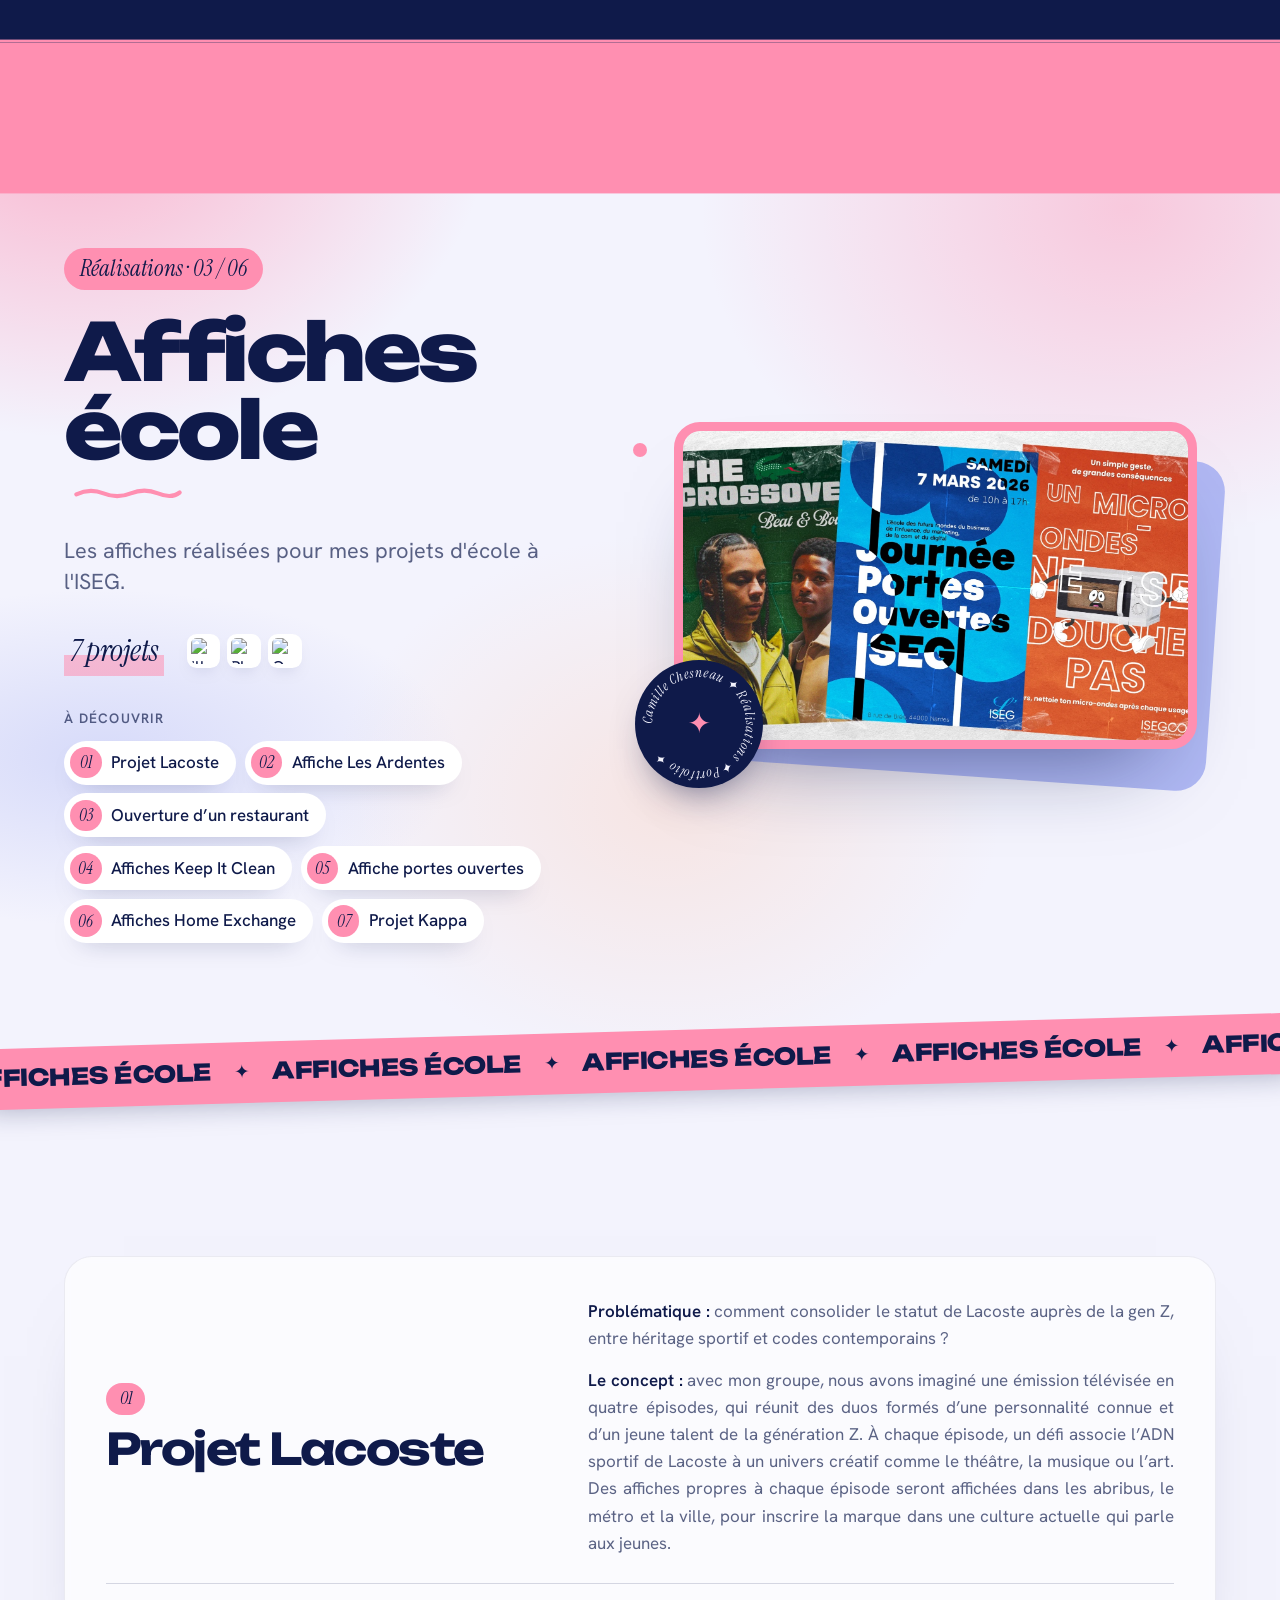
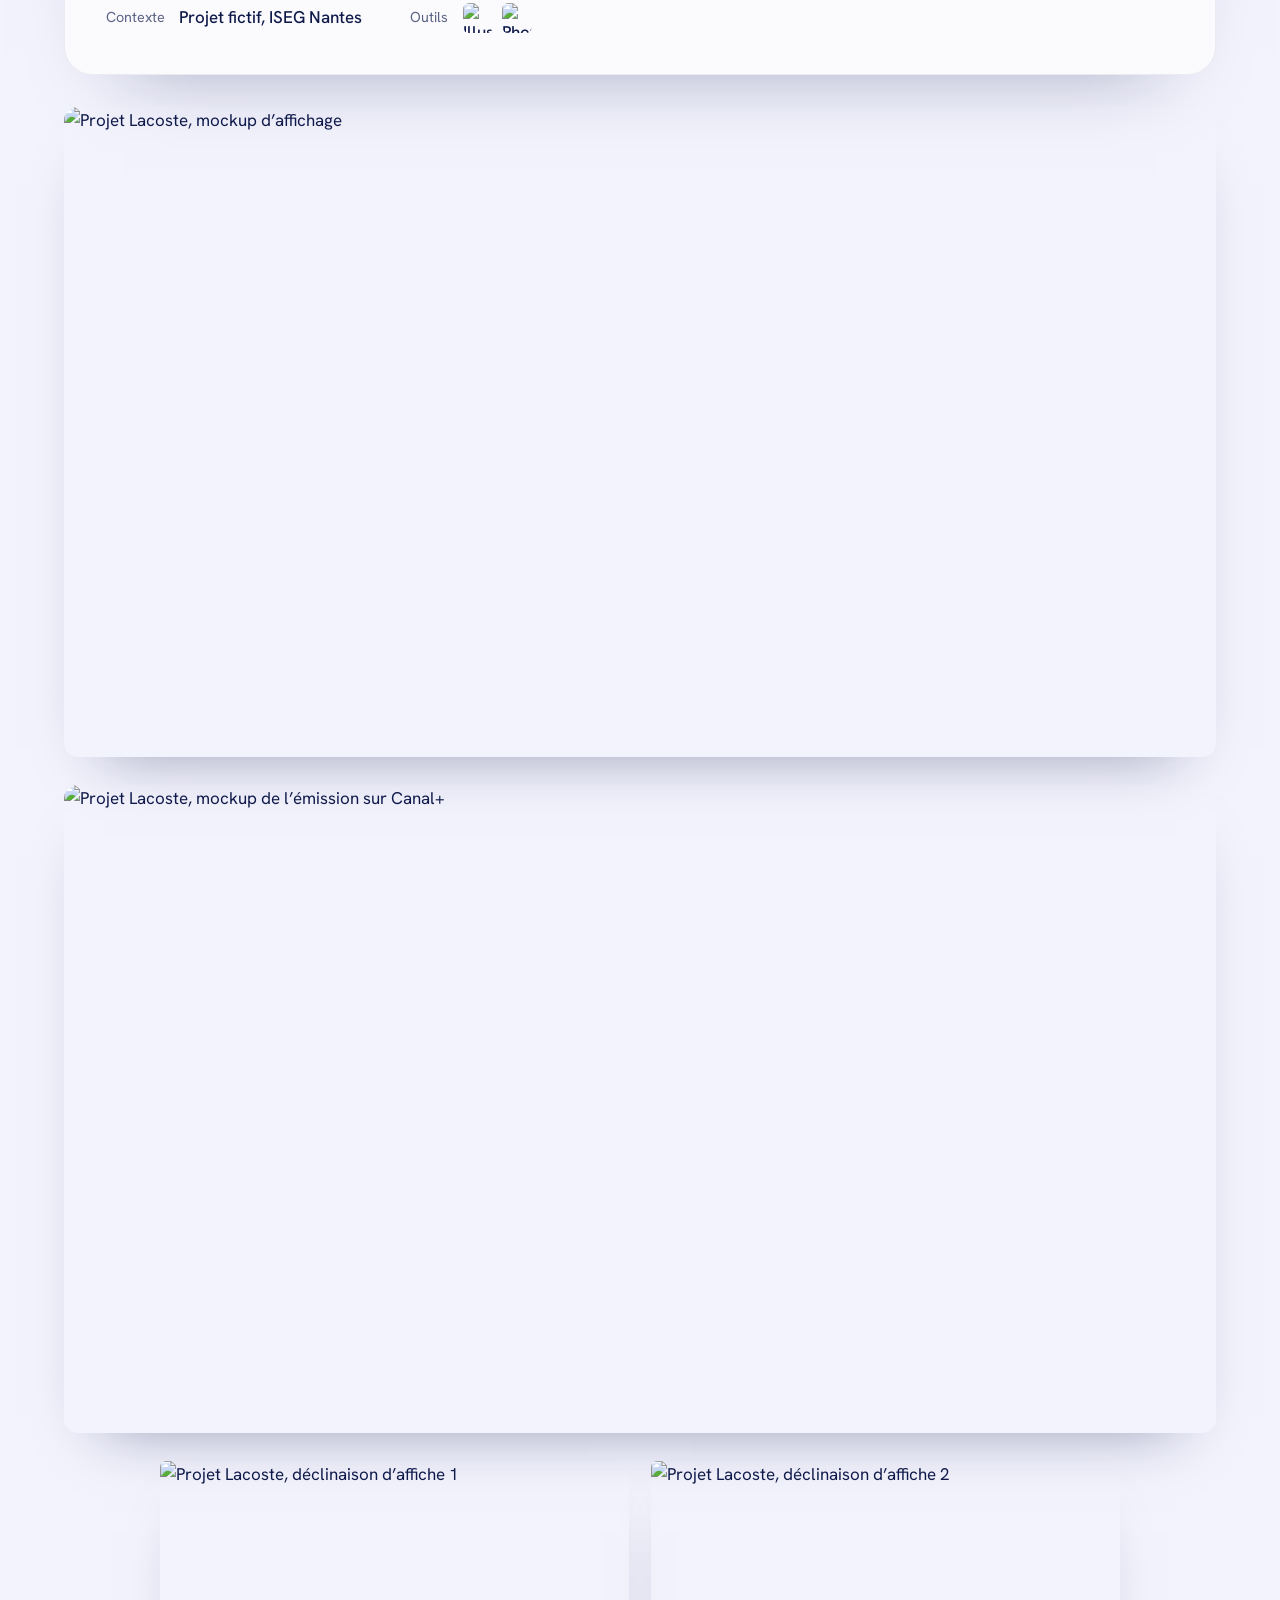
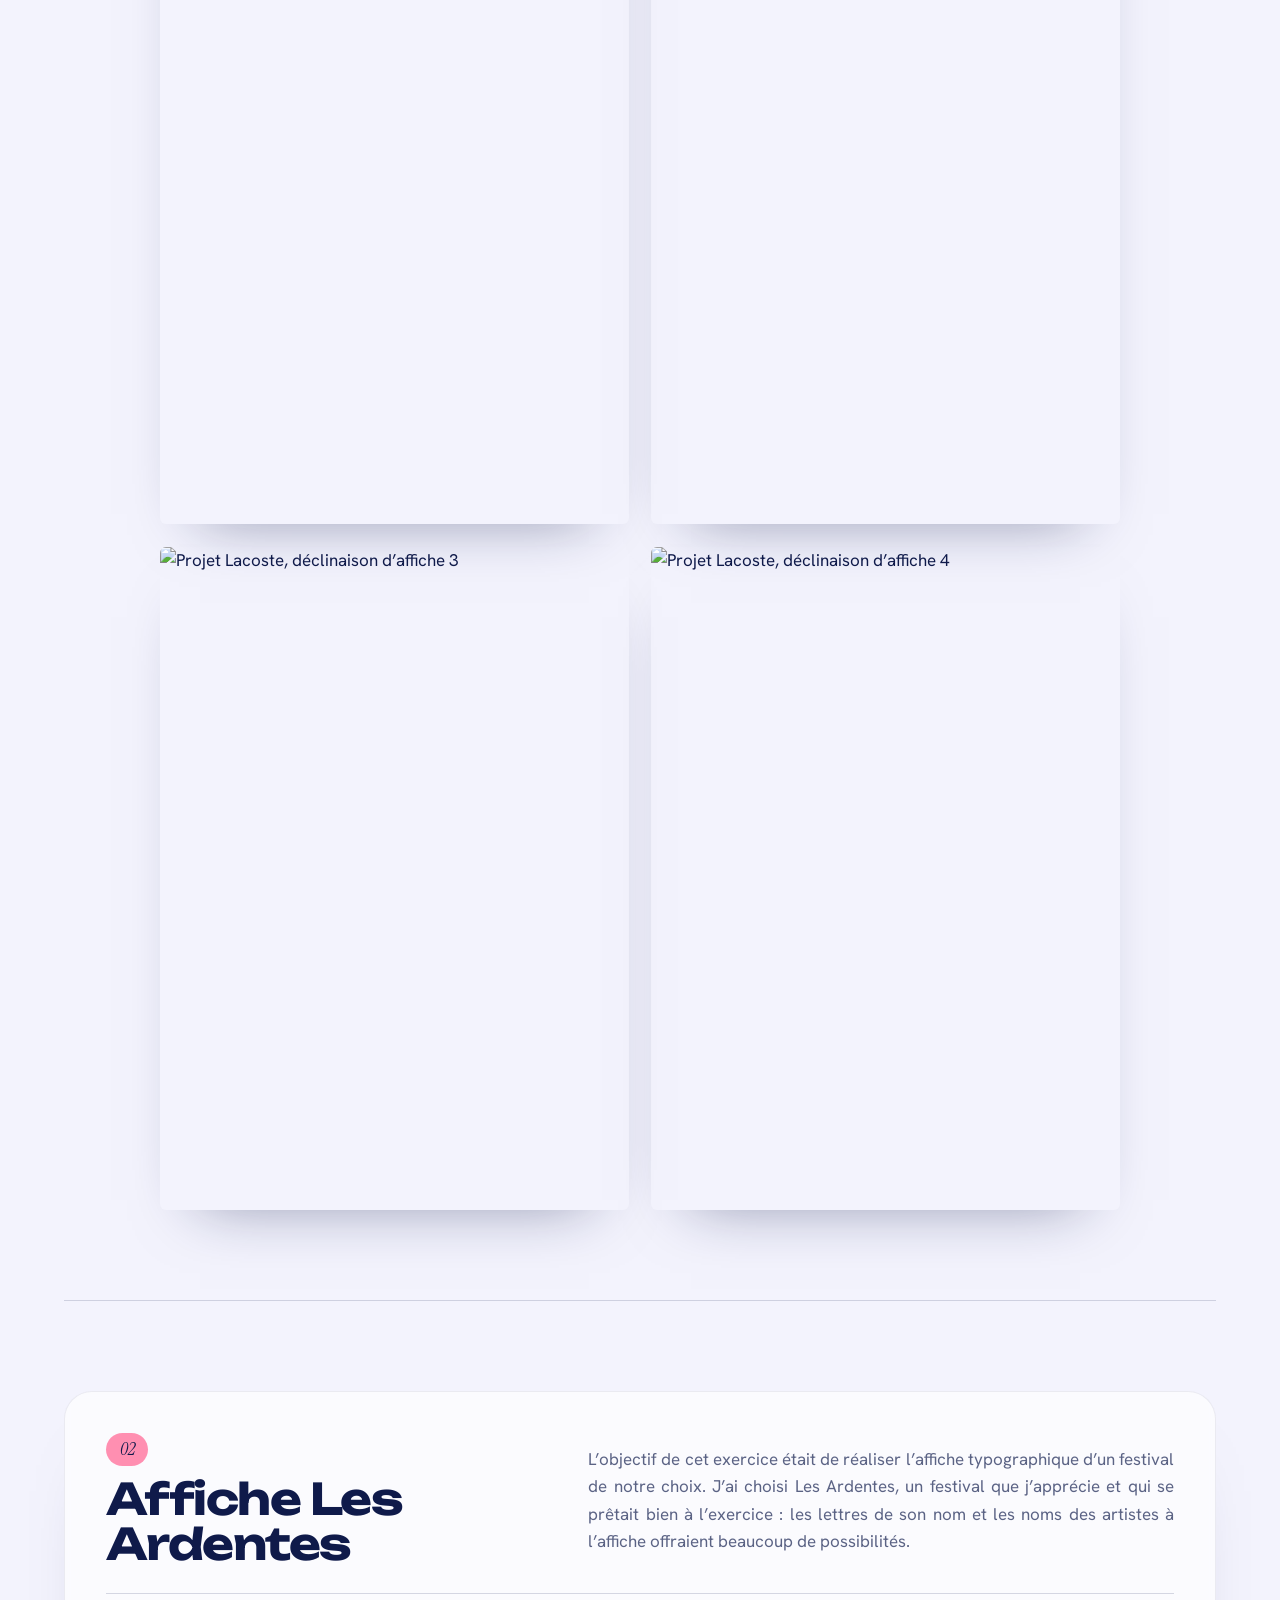
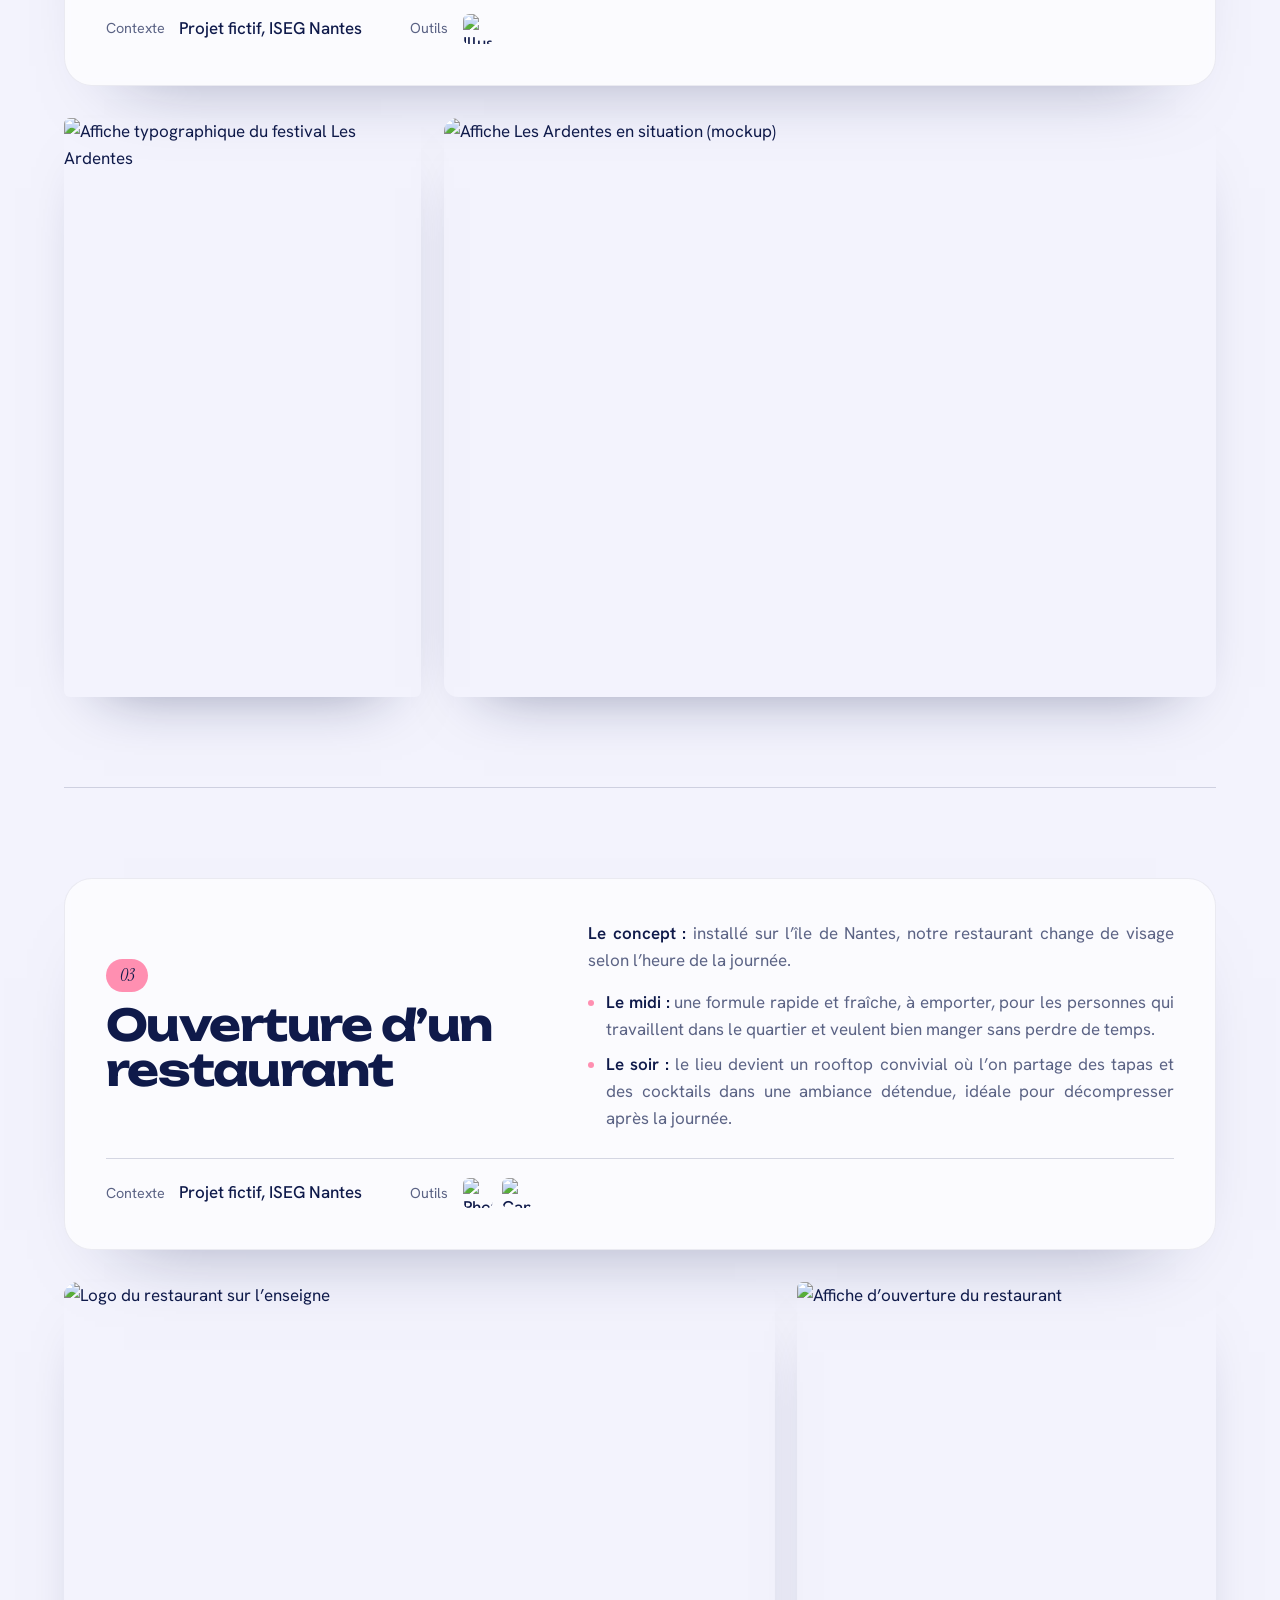
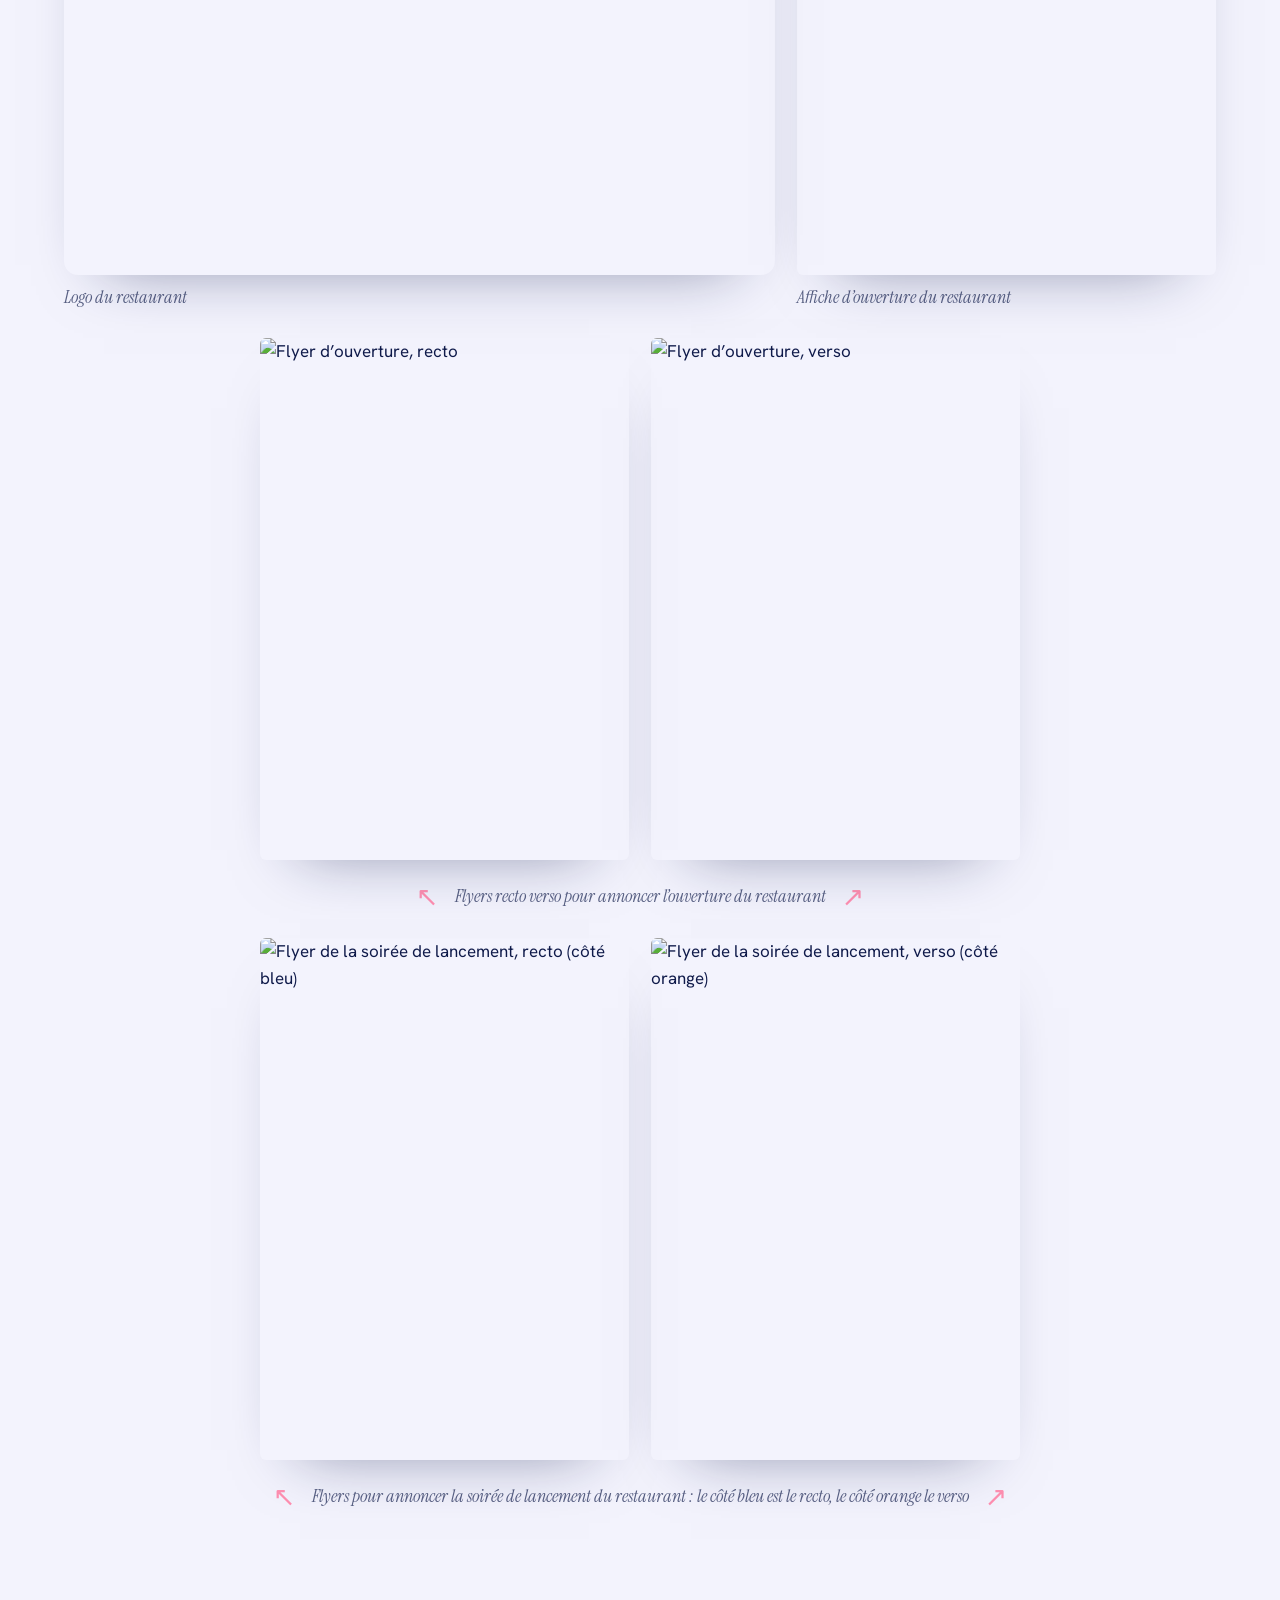
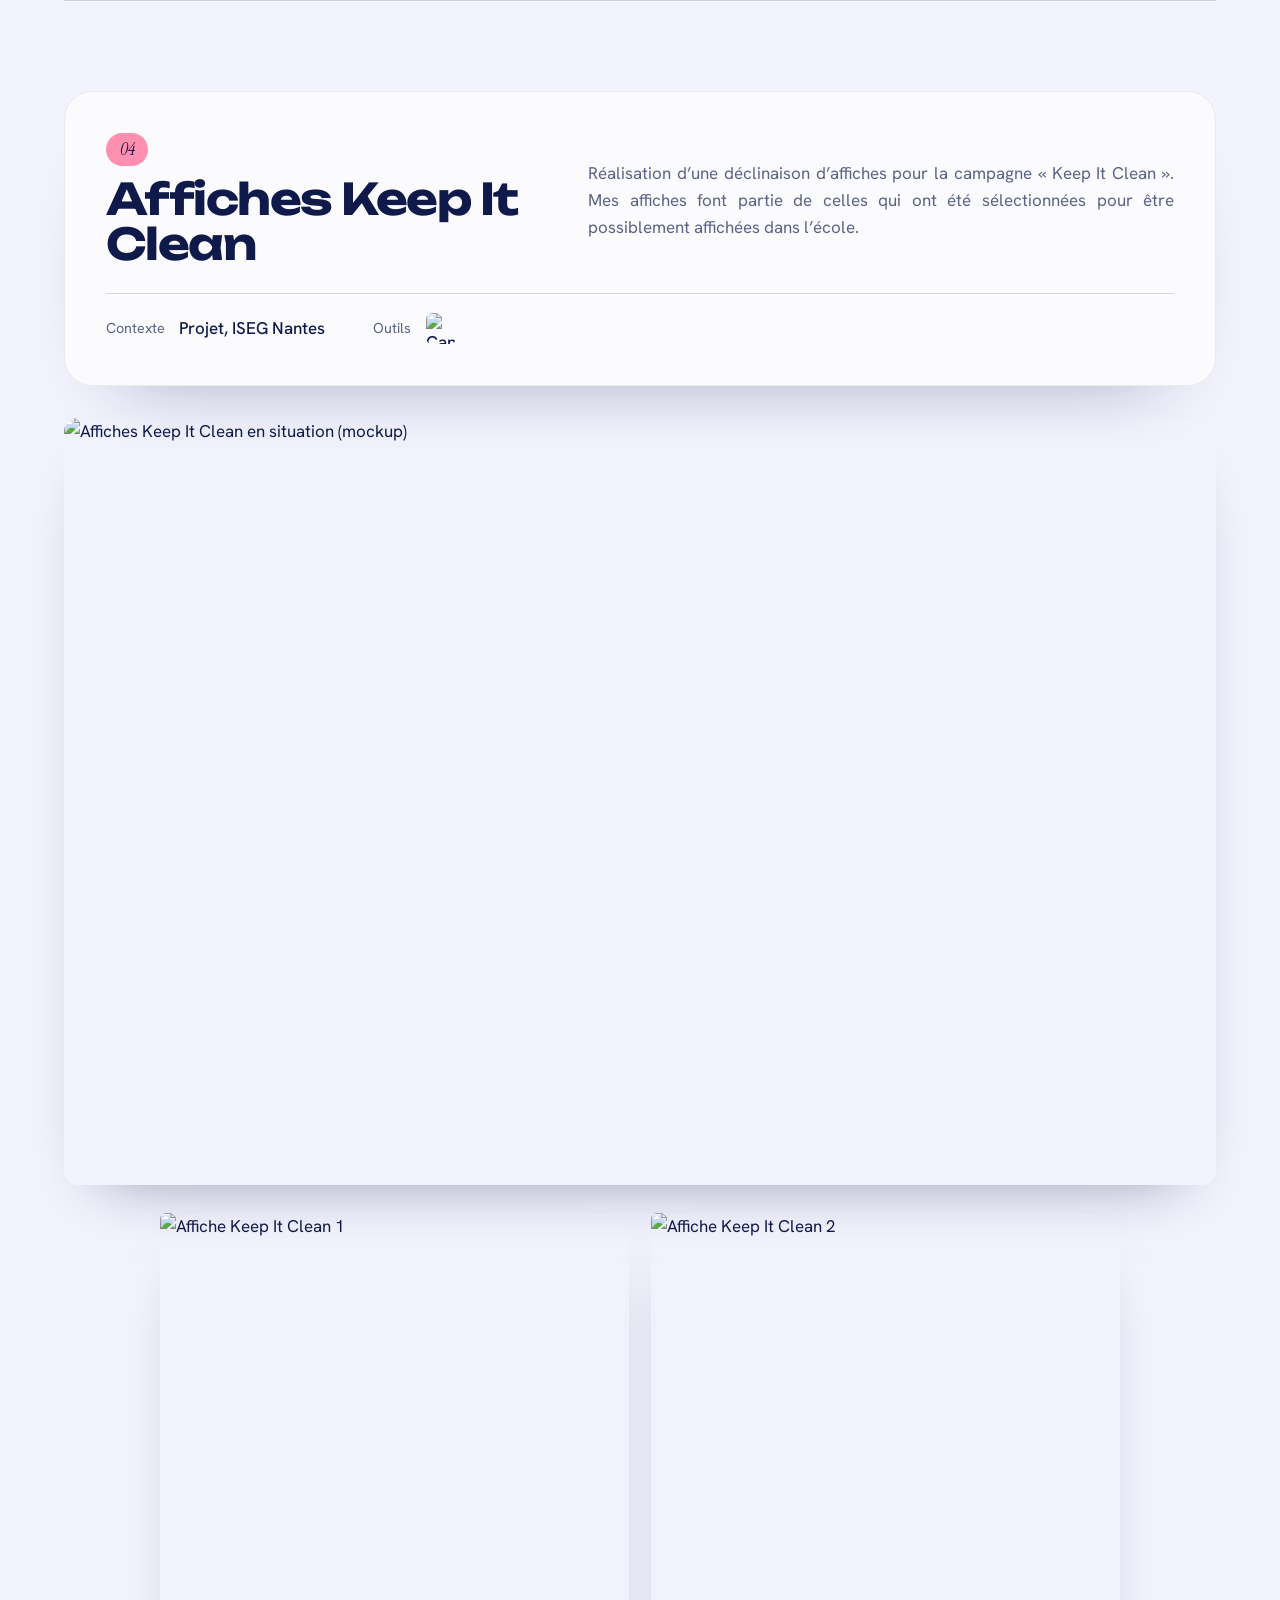
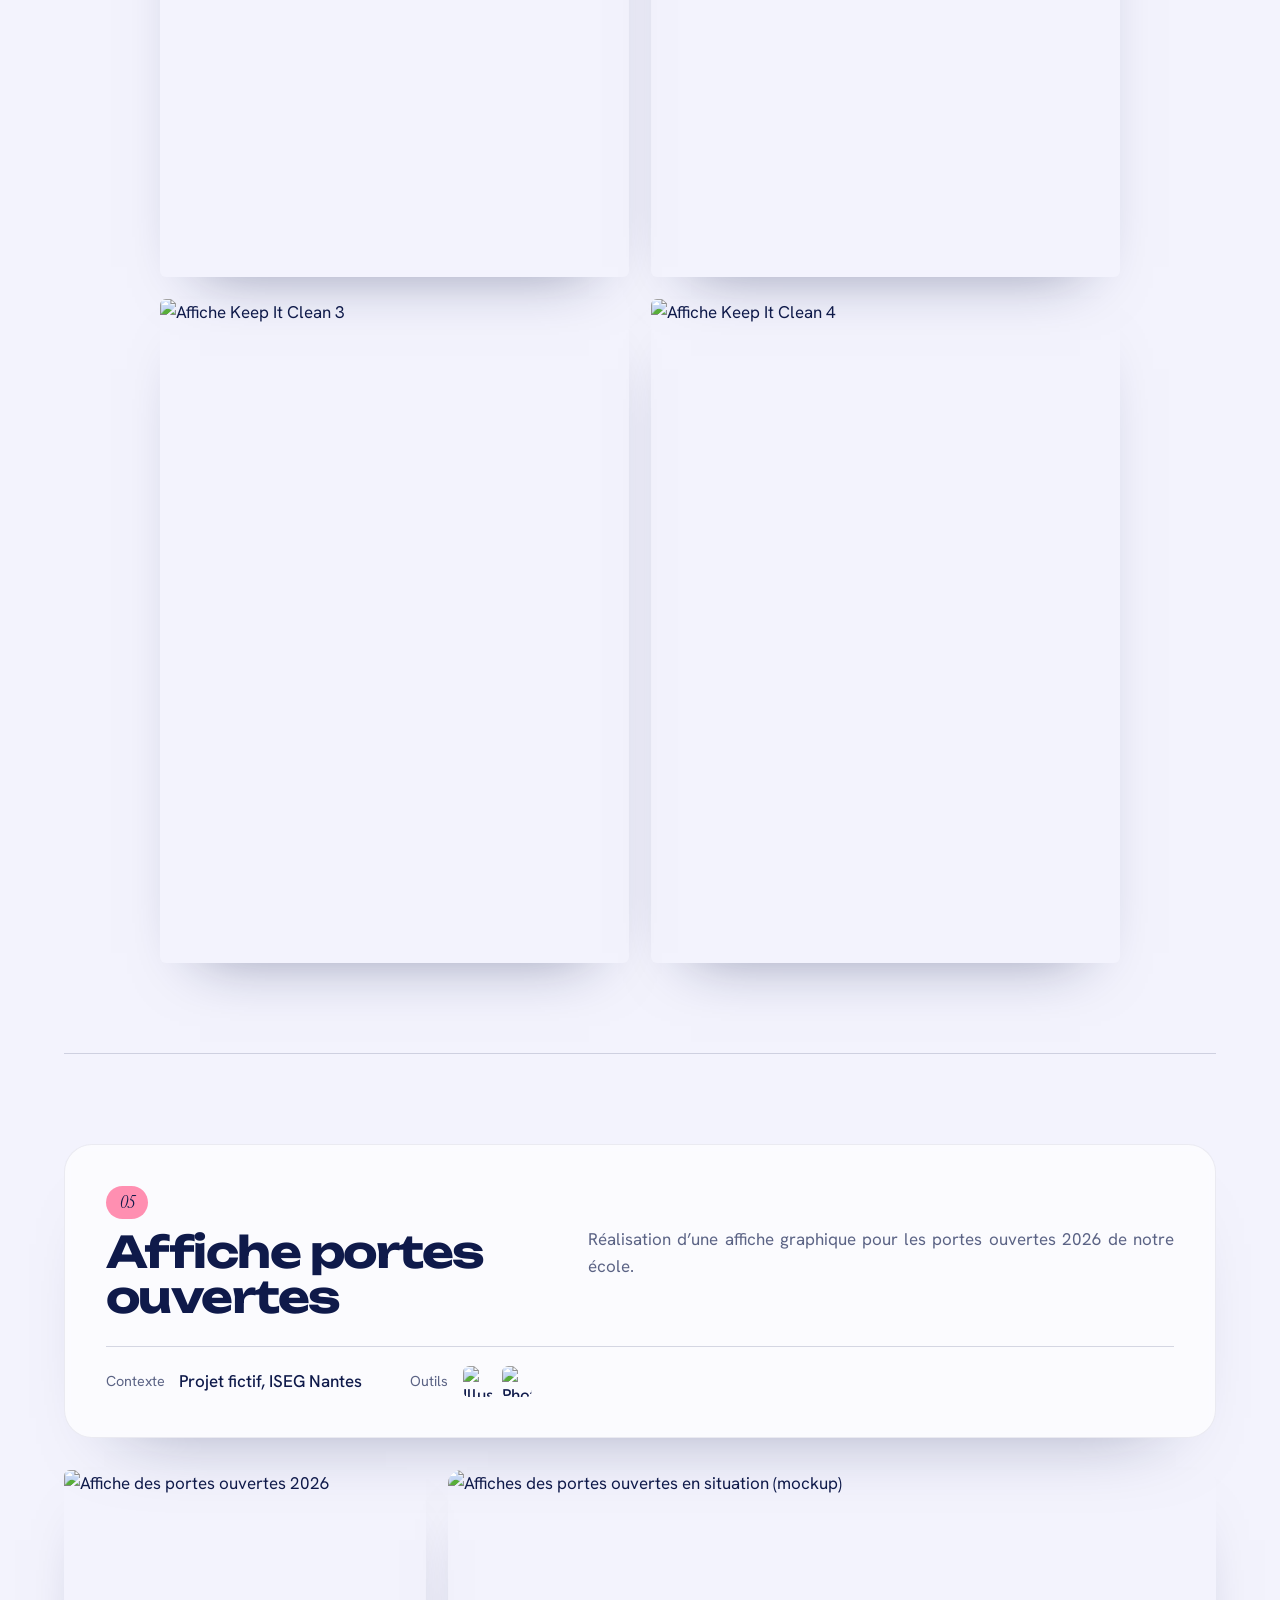
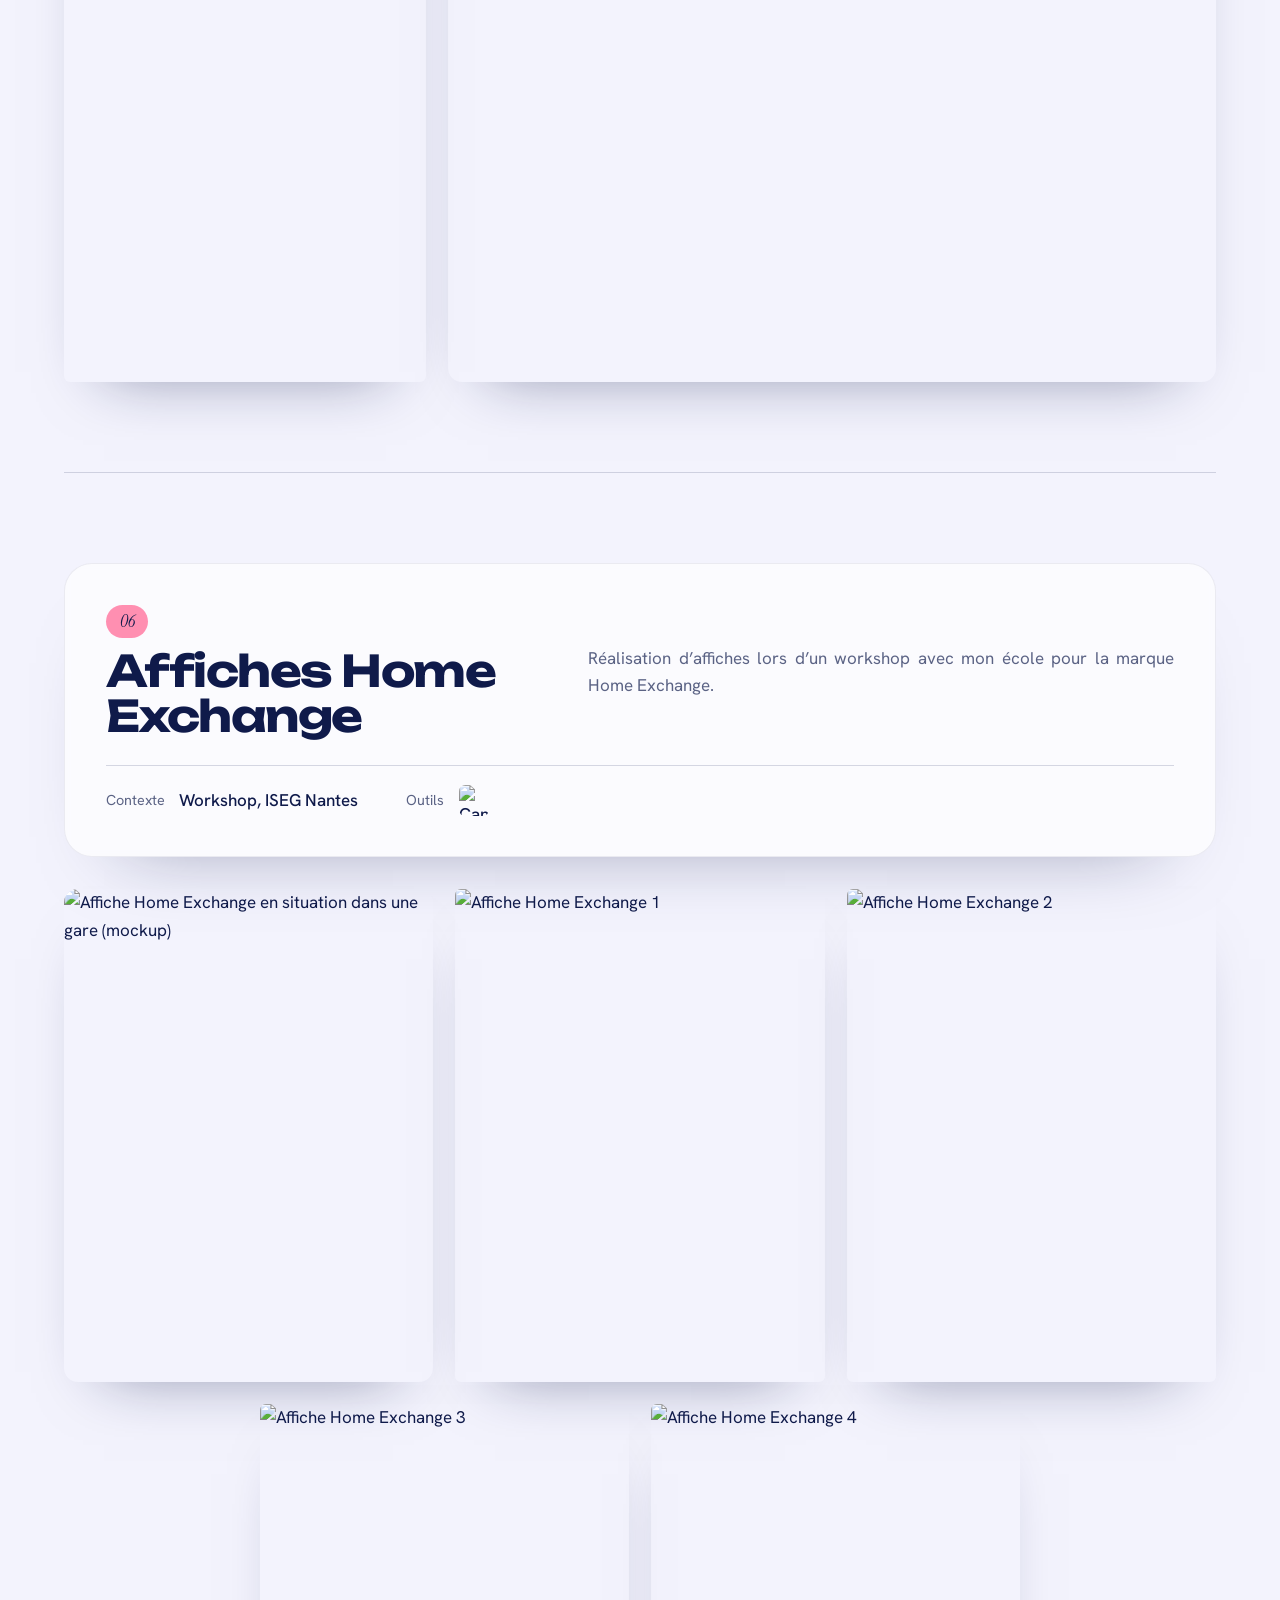
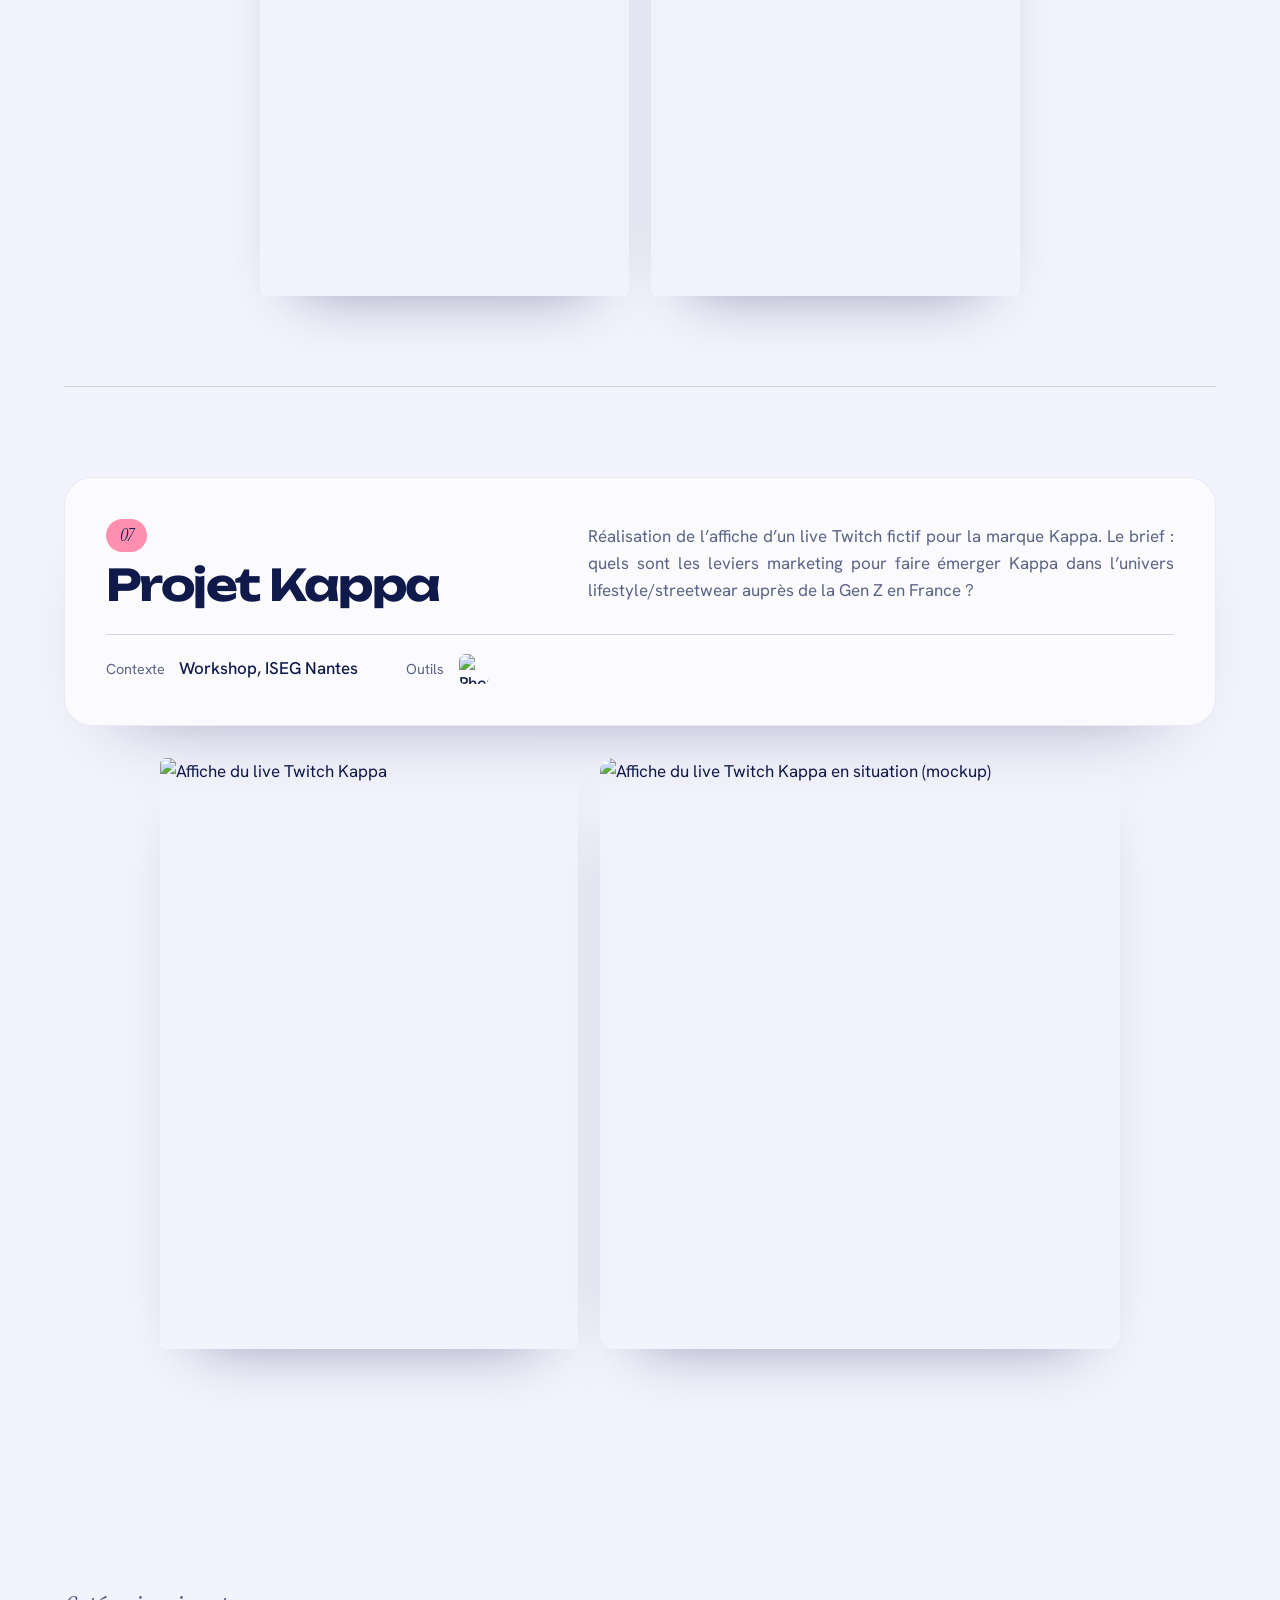
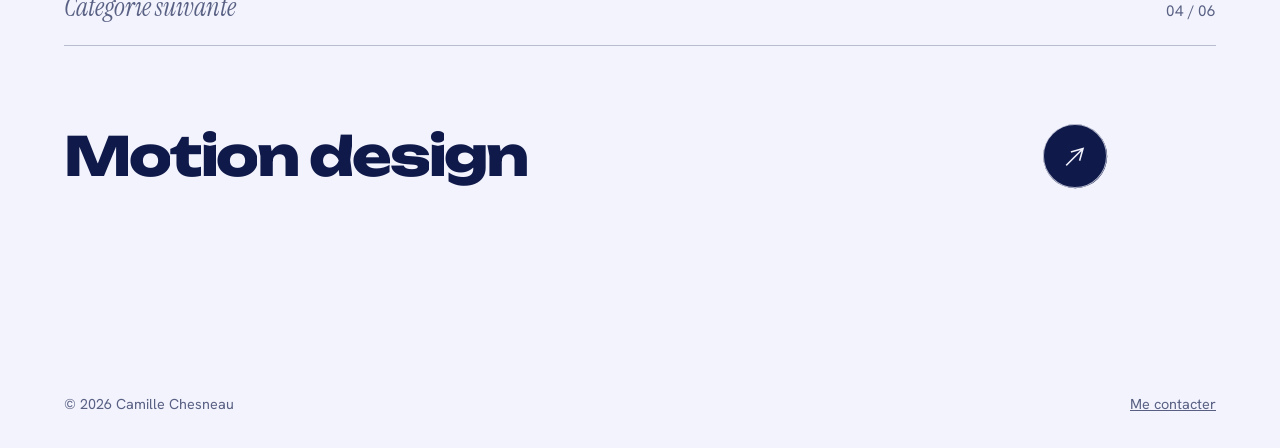
==== affiches-ecole.html @ 16fee279 "Nouvelle mise en page des hauts de page, accueil et Passions - Pages réalisations et Passions : haut" ====
<!DOCTYPE html>
<html lang="fr">
<head>
<meta charset="UTF-8">
<meta name="viewport" content="width=device-width, initial-scale=1">
<title>Affiches école · Camille Chesneau</title>
<meta name="description" content="Affiches école : les réalisations de Camille Chesneau en projets iseg.">
<script>(function(h){h.classList.add('js','boot');try{var s=sessionStorage,v=s.getItem('cc-vt');if(!s.getItem('cc-visited'))h.classList.add('first');else if(v){h.classList.add('vt');h.style.setProperty('--vt-img','url("'+v+'")')}}catch(e){}setTimeout(function(){h.classList.add('loaded');h.classList.remove('boot','vt')},6000)})(document.documentElement);</script>
<link rel="preconnect" href="https://cdn.jsdelivr.net">
<link rel="preconnect" href="https://fonts.googleapis.com">
<link rel="preconnect" href="https://fonts.gstatic.com" crossorigin>
<link href="https://fonts.googleapis.com/css2?family=Unbounded:wght@300..800&family=Instrument+Serif:ital@0;1&family=Hanken+Grotesk:wght@400;500;600&display=swap" rel="stylesheet">
<link rel="stylesheet" href="assets/css/style.css?v=20261011zl">
</head>
<body data-theme="brume">
<div class="page-wipe" aria-hidden="true"></div>
<div class="progress" aria-hidden="true"></div>
<div class="cursor" aria-hidden="true"><span>Voir</span></div>
<nav class="nav" aria-label="Navigation principale">
  <a class="brand" href="index.html">Accueil</a>
  <ul>
    <li><a href="index.html#apropos">À propos</a></li>
    <li><a href="index.html#realisations" aria-current="page">Réalisations</a></li>
    <li><a href="passions.html">Passions</a></li>
  </ul>
  <a class="cta" href="index.html#contact">Contact</a>
</nav>

<main>
  <section class="p-hero p-hero--v2" data-theme="brume">
    <div class="ph-top">
      <a class="back" href="index.html#realisations">← Toutes les réalisations</a>
      <ul class="p-index cat-nav" aria-label="Catégories de réalisations">
        <li><a href="videos.html">Montage</a></li>
        <li><a href="affiches-perso.html">Affiches perso</a></li>
        <li><a href="affiches-ecole.html" aria-current="page">Affiches école</a></li>
        <li><a href="motion-design.html">Motion design</a></li>
        <li><a href="packagings.html">Packagings</a></li>
        <li><a href="site-internet.html">Site internet</a></li>
      </ul>
    </div>
    <div class="ph-grid">
      <div class="ph-text">
        <p class="cat ph-kicker">Réalisations · 03 / 06</p>
        <h1>Affiches école</h1>
        <p class="p-intro">Les affiches réalisées pour mes projets d'école à l'ISEG.</p>
        <div class="ph-facts">
          <p class="p-count"><span data-proj-count>0</span> projets</p>
          <!-- les logos des outils utilisés dans les projets s'affichent ici tout seuls -->
          <div class="ph-tools" data-tools></div>
        </div>
        <!-- le sommaire des projets de la page se remplit tout seul -->
        <nav class="ph-toc" aria-label="Projets de cette page" data-toc></nav>
      </div>
      <div class="ph-visual">
        <span class="ph-card-back" aria-hidden="true"></span>
      <!-- Image principale : remplacez images/affiches-ecole/couverture.jpg (c'est aussi l'image de la carte sur l'accueil) -->
        <figure class="cover"><img src="images/affiches-ecole/couverture.jpg?v=3" alt="Affiches école, aperçu des réalisations"></figure>
        <span class="ph-badge" aria-hidden="true"><svg viewBox="0 0 120 120"><defs><path id="ph-circle" d="M60,60 m-44,0 a44,44 0 1,1 88,0 a44,44 0 1,1 -88,0"></path></defs><text><textPath href="#ph-circle">Camille Chesneau ✦ Réalisations ✦ Portfolio ✦ </textPath></text></svg><i>✦</i></span>
      </div>
    </div>
    <div class="ph-ribbon" aria-hidden="true"><div class="ph-ribbon-track"><span>Affiches école</span><i>✦</i><span>Affiches école</span><i>✦</i><span>Affiches école</span><i>✦</i><span>Affiches école</span><i>✦</i><span>Affiches école</span><i>✦</i><span>Affiches école</span><i>✦</i><span>Affiches école</span><i>✦</i><span>Affiches école</span><i>✦</i><span>Affiches école</span><i>✦</i><span>Affiches école</span><i>✦</i><span>Affiches école</span><i>✦</i><span>Affiches école</span><i>✦</i><span>Affiches école</span><i>✦</i><span>Affiches école</span><i>✦</i><span>Affiches école</span><i>✦</i><span>Affiches école</span><i>✦</i><span>Affiches école</span><i>✦</i><span>Affiches école</span><i>✦</i><span>Affiches école</span><i>✦</i><span>Affiches école</span><i>✦</i><span>Affiches école</span><i>✦</i><span>Affiches école</span><i>✦</i><span>Affiches école</span><i>✦</i><span>Affiches école</span><i>✦</i></div></div>
  </section>

  <!-- PROJETS
       Pour ajouter un projet : copiez tout un bloc <article> … </article> et changez le numéro.
       Une image = une ligne <figure class="gal-item">.
       - dans une <div class="gal-row"> : les images de la rangée ont la même hauteur (format dans style="--r: largeur / hauteur") ;
       - dans une <div class="gal-grid two"> : 2 images par ligne ; "gal-grid three" : 3 par ligne, les dernières centrées.
       -->
  <section class="projects">
    <article class="proj stack boxed" id="projet-1" data-theme="brume">
      <div class="proj-head">
        <div class="proj-id">
          <p class="proj-n">01</p>
          <h2 class="proj-title">Projet Lacoste</h2>
        </div>
        <div class="proj-text">
          <p><strong>Problématique :</strong> comment consolider le statut de Lacoste auprès de la gen Z, entre héritage sportif et codes contemporains ?</p>
          <p><strong>Le concept :</strong> avec mon groupe, nous avons imaginé une émission télévisée en quatre épisodes, qui réunit des duos formés d’une personnalité connue et d’un jeune talent de la génération Z. À chaque épisode, un défi associe l’ADN sportif de Lacoste à un univers créatif comme le théâtre, la musique ou l’art. Des affiches propres à chaque épisode seront affichées dans les abribus, le métro et la ville, pour inscrire la marque dans une culture actuelle qui parle aux jeunes.</p>
        </div>
        <dl class="proj-meta">
          <div><dt>Contexte</dt><dd>Projet fictif, ISEG Nantes</dd></div>
          <div><dt>Outils</dt><dd class="proj-tools"><img src="images/outils/illustrator.svg" alt="Illustrator" title="Illustrator" width="30" height="30"><img src="images/outils/photoshop.svg" alt="Photoshop" title="Photoshop" width="30" height="30"></dd></div>
        </dl>
      </div>
      <div class="proj-media">
        <div class="gal" data-lightbox>
          <div class="gal-row">
            <figure class="gal-item" style="--r:1.7738"><span class="gal-media"><img src="images/affiches-ecole/lacoste-mockup-1.jpg" alt="Projet Lacoste, mockup d’affichage" width="1600" height="902" loading="lazy"></span></figure>
          </div>
          <div class="gal-row">
            <figure class="gal-item" style="--r:1.7778"><span class="gal-media"><img src="images/affiches-ecole/lacoste-mockup-2.jpg" alt="Projet Lacoste, mockup de l’émission sur Canal+" width="1600" height="900" loading="lazy"></span></figure>
          </div>
          <div class="gal-grid two" style="max-width:960px">
            <figure class="gal-item is-poster" style="--r:0.7064"><span class="gal-media"><img src="images/affiches-ecole/lacoste-1.jpg" alt="Projet Lacoste, déclinaison d’affiche 1" width="989" height="1400" loading="lazy"></span></figure>
            <figure class="gal-item is-poster" style="--r:0.7064"><span class="gal-media"><img src="images/affiches-ecole/lacoste-2.jpg" alt="Projet Lacoste, déclinaison d’affiche 2" width="989" height="1400" loading="lazy"></span></figure>
            <figure class="gal-item is-poster" style="--r:0.7064"><span class="gal-media"><img src="images/affiches-ecole/lacoste-3.jpg" alt="Projet Lacoste, déclinaison d’affiche 3" width="989" height="1400" loading="lazy"></span></figure>
            <figure class="gal-item is-poster" style="--r:0.7064"><span class="gal-media"><img src="images/affiches-ecole/lacoste-4.jpg" alt="Projet Lacoste, déclinaison d’affiche 4" width="989" height="1400" loading="lazy"></span></figure>
          </div>
        </div>
      </div>
    </article>

    <article class="proj stack boxed" id="projet-2" data-theme="lavande">
      <div class="proj-head">
        <div class="proj-id">
          <p class="proj-n">02</p>
          <h2 class="proj-title">Affiche Les Ardentes</h2>
        </div>
        <p class="proj-text">L’objectif de cet exercice était de réaliser l’affiche typographique d’un festival de notre choix. J’ai choisi Les Ardentes, un festival que j’apprécie et qui se prêtait bien à l’exercice : les lettres de son nom et les noms des artistes à l’affiche offraient beaucoup de possibilités.</p>
        <dl class="proj-meta">
          <div><dt>Contexte</dt><dd>Projet fictif, ISEG Nantes</dd></div>
          <div><dt>Outils</dt><dd class="proj-tools"><img src="images/outils/illustrator.svg" alt="Illustrator" title="Illustrator" width="30" height="30"></dd></div>
        </dl>
      </div>
      <div class="proj-media">
        <div class="gal" data-lightbox>
          <div class="gal-row">
            <figure class="gal-item is-poster" style="--r:0.6164"><span class="gal-media"><img src="images/affiches-ecole/ardentes-affiche.jpg" alt="Affiche typographique du festival Les Ardentes" width="863" height="1400" loading="lazy"></span></figure>
            <figure class="gal-item" style="--r:1.3333"><span class="gal-media"><img src="images/affiches-ecole/ardentes-mockup.jpg" alt="Affiche Les Ardentes en situation (mockup)" width="1600" height="1200" loading="lazy"></span></figure>
          </div>
        </div>
      </div>
    </article>

    <article class="proj stack boxed" id="projet-3" data-theme="brume">
      <div class="proj-head">
        <div class="proj-id">
          <p class="proj-n">03</p>
          <h2 class="proj-title">Ouverture d’un restaurant</h2>
        </div>
        <div class="proj-text">
          <p><strong>Le concept :</strong> installé sur l’île de Nantes, notre restaurant change de visage selon l’heure de la journée.</p>
          <ul>
            <li><strong>Le midi :</strong> une formule rapide et fraîche, à emporter, pour les personnes qui travaillent dans le quartier et veulent bien manger sans perdre de temps.</li>
            <li><strong>Le soir :</strong> le lieu devient un rooftop convivial où l’on partage des tapas et des cocktails dans une ambiance détendue, idéale pour décompresser après la journée.</li>
          </ul>
        </div>
        <dl class="proj-meta">
          <div><dt>Contexte</dt><dd>Projet fictif, ISEG Nantes</dd></div>
          <div><dt>Outils</dt><dd class="proj-tools"><img src="images/outils/photoshop.svg" alt="Photoshop" title="Photoshop" width="30" height="30"><img src="images/outils/canva.svg" alt="Canva" title="Canva" width="30" height="30"></dd></div>
        </dl>
      </div>
      <div class="proj-media">
        <div class="gal" data-lightbox>
          <div class="gal-row">
            <figure class="gal-item" style="--r:1.2"><span class="gal-media"><img src="images/affiches-ecole/restaurant-logo.jpg" alt="Logo du restaurant sur l’enseigne" width="1296" height="1080" loading="lazy"></span><figcaption class="gal-cap">Logo du restaurant</figcaption></figure>
            <figure class="gal-item is-poster" style="--r:0.7064"><span class="gal-media"><img src="images/affiches-ecole/restaurant-affiche.jpg" alt="Affiche d’ouverture du restaurant" width="989" height="1400" loading="lazy"></span><figcaption class="gal-cap">Affiche d’ouverture du restaurant</figcaption></figure>
          </div>
          <div class="gal-row" style="max-width:760px">
            <figure class="gal-item is-poster" style="--r:0.7071"><span class="gal-media"><img src="images/affiches-ecole/restaurant-flyer-ouverture-recto.jpg" alt="Flyer d’ouverture, recto" width="990" height="1400" loading="lazy"></span></figure>
            <figure class="gal-item is-poster" style="--r:0.7071"><span class="gal-media"><img src="images/affiches-ecole/restaurant-flyer-ouverture-verso.jpg" alt="Flyer d’ouverture, verso" width="990" height="1400" loading="lazy"></span></figure>
          </div>
          <p class="gal-cap gal-cap--row" style="max-width:760px"><span class="gal-arrow" aria-hidden="true">↖</span><span>Flyers recto verso pour annoncer l’ouverture du restaurant</span><span class="gal-arrow" aria-hidden="true">↗</span></p>
          <div class="gal-row" style="max-width:760px">
            <figure class="gal-item is-poster" style="--r:0.7071"><span class="gal-media"><img src="images/affiches-ecole/restaurant-flyer-lancement-recto.jpg" alt="Flyer de la soirée de lancement, recto (côté bleu)" width="990" height="1400" loading="lazy"></span></figure>
            <figure class="gal-item is-poster" style="--r:0.7071"><span class="gal-media"><img src="images/affiches-ecole/restaurant-flyer-lancement-verso.jpg" alt="Flyer de la soirée de lancement, verso (côté orange)" width="990" height="1400" loading="lazy"></span></figure>
          </div>
          <p class="gal-cap gal-cap--row" style="max-width:760px"><span class="gal-arrow" aria-hidden="true">↖</span><span>Flyers pour annoncer la soirée de lancement du restaurant : le côté bleu est le recto, le côté orange le verso</span><span class="gal-arrow" aria-hidden="true">↗</span></p>
        </div>
      </div>
    </article>

    <article class="proj stack boxed" id="projet-4" data-theme="lavande">
      <div class="proj-head">
        <div class="proj-id">
          <p class="proj-n">04</p>
          <h2 class="proj-title">Affiches Keep It Clean</h2>
        </div>
        <p class="proj-text">Réalisation d’une déclinaison d’affiches pour la campagne « Keep It Clean ». Mes affiches font partie de celles qui ont été sélectionnées pour être possiblement affichées dans l’école.</p>
        <dl class="proj-meta">
          <div><dt>Contexte</dt><dd>Projet, ISEG Nantes</dd></div>
          <div><dt>Outils</dt><dd class="proj-tools"><img src="images/outils/canva.svg" alt="Canva" title="Canva" width="30" height="30"></dd></div>
        </dl>
      </div>
      <div class="proj-media">
        <div class="gal" data-lightbox>
          <div class="gal-row">
            <figure class="gal-item" style="--r:1.5009"><span class="gal-media"><img src="images/affiches-ecole/keepitclean-mockup.jpg" alt="Affiches Keep It Clean en situation (mockup)" width="1600" height="1066" loading="lazy"></span></figure>
          </div>
          <div class="gal-grid two" style="max-width:960px">
            <figure class="gal-item is-poster" style="--r:0.7064"><span class="gal-media"><img src="images/affiches-ecole/keepitclean-1.jpg" alt="Affiche Keep It Clean 1" width="989" height="1400" loading="lazy"></span></figure>
            <figure class="gal-item is-poster" style="--r:0.7064"><span class="gal-media"><img src="images/affiches-ecole/keepitclean-2.jpg" alt="Affiche Keep It Clean 2" width="989" height="1400" loading="lazy"></span></figure>
            <figure class="gal-item is-poster" style="--r:0.7064"><span class="gal-media"><img src="images/affiches-ecole/keepitclean-3.jpg" alt="Affiche Keep It Clean 3" width="989" height="1400" loading="lazy"></span></figure>
            <figure class="gal-item is-poster" style="--r:0.7064"><span class="gal-media"><img src="images/affiches-ecole/keepitclean-4.jpg" alt="Affiche Keep It Clean 4" width="989" height="1400" loading="lazy"></span></figure>
          </div>
        </div>
      </div>
    </article>

    <article class="proj stack boxed" id="projet-5" data-theme="brume">
      <div class="proj-head">
        <div class="proj-id">
          <p class="proj-n">05</p>
          <h2 class="proj-title">Affiche portes ouvertes</h2>
        </div>
        <p class="proj-text">Réalisation d’une affiche graphique pour les portes ouvertes 2026 de notre école.</p>
        <dl class="proj-meta">
          <div><dt>Contexte</dt><dd>Projet fictif, ISEG Nantes</dd></div>
          <div><dt>Outils</dt><dd class="proj-tools"><img src="images/outils/illustrator.svg" alt="Illustrator" title="Illustrator" width="30" height="30"><img src="images/outils/photoshop.svg" alt="Photoshop" title="Photoshop" width="30" height="30"></dd></div>
        </dl>
      </div>
      <div class="proj-media">
        <div class="gal" data-lightbox>
          <div class="gal-row">
            <figure class="gal-item is-poster" style="--r:0.7071"><span class="gal-media"><img src="images/affiches-ecole/portes-ouvertes-affiche.jpg" alt="Affiche des portes ouvertes 2026" width="990" height="1400" loading="lazy"></span></figure>
            <figure class="gal-item" style="--r:1.5009"><span class="gal-media"><img src="images/affiches-ecole/portes-ouvertes-mockup.jpg" alt="Affiches des portes ouvertes en situation (mockup)" width="1600" height="1066" loading="lazy"></span></figure>
          </div>
        </div>
      </div>
    </article>

    <article class="proj stack boxed" id="projet-6" data-theme="lavande">
      <div class="proj-head">
        <div class="proj-id">
          <p class="proj-n">06</p>
          <h2 class="proj-title">Affiches Home Exchange</h2>
        </div>
        <p class="proj-text">Réalisation d’affiches lors d’un workshop avec mon école pour la marque Home Exchange.</p>
        <dl class="proj-meta">
          <div><dt>Contexte</dt><dd>Workshop, ISEG Nantes</dd></div>
          <div><dt>Outils</dt><dd class="proj-tools"><img src="images/outils/canva.svg" alt="Canva" title="Canva" width="30" height="30"></dd></div>
        </dl>
      </div>
      <div class="proj-media">
        <div class="gal" data-lightbox>
          <div class="gal-grid three">
            <figure class="gal-item" style="--r:0.75"><span class="gal-media"><img src="images/affiches-ecole/homeexchange-mockup.jpg" alt="Affiche Home Exchange en situation dans une gare (mockup)" width="960" height="1280" loading="lazy"></span></figure>
            <figure class="gal-item is-poster" style="--r:0.75"><span class="gal-media"><img src="images/affiches-ecole/homeexchange-1.jpg" alt="Affiche Home Exchange 1" width="1050" height="1400" loading="lazy"></span></figure>
            <figure class="gal-item is-poster" style="--r:0.75"><span class="gal-media"><img src="images/affiches-ecole/homeexchange-2.jpg" alt="Affiche Home Exchange 2" width="1050" height="1400" loading="lazy"></span></figure>
            <figure class="gal-item is-poster" style="--r:0.75"><span class="gal-media"><img src="images/affiches-ecole/homeexchange-3.jpg" alt="Affiche Home Exchange 3" width="1050" height="1400" loading="lazy"></span></figure>
            <figure class="gal-item is-poster" style="--r:0.75"><span class="gal-media"><img src="images/affiches-ecole/homeexchange-4.jpg" alt="Affiche Home Exchange 4" width="1050" height="1400" loading="lazy"></span></figure>
          </div>
        </div>
      </div>
    </article>

    <article class="proj stack boxed" id="projet-7" data-theme="brume">
      <div class="proj-head">
        <div class="proj-id">
          <p class="proj-n">07</p>
          <h2 class="proj-title">Projet Kappa</h2>
        </div>
        <p class="proj-text">Réalisation de l’affiche d’un live Twitch fictif pour la marque Kappa. Le brief : quels sont les leviers marketing pour faire émerger Kappa dans l’univers lifestyle/streetwear auprès de la Gen Z en France ?</p>
        <dl class="proj-meta">
          <div><dt>Contexte</dt><dd>Workshop, ISEG Nantes</dd></div>
          <div><dt>Outils</dt><dd class="proj-tools"><img src="images/outils/photoshop.svg" alt="Photoshop" title="Photoshop" width="30" height="30"></dd></div>
        </dl>
      </div>
      <div class="proj-media">
        <div class="gal" data-lightbox>
          <div class="gal-row" style="max-width:960px">
            <figure class="gal-item is-poster" style="--r:0.7071"><span class="gal-media"><img src="images/affiches-ecole/kappa-affiche.jpg" alt="Affiche du live Twitch Kappa" width="990" height="1400" loading="lazy"></span></figure>
            <figure class="gal-item" style="--r:0.88"><span class="gal-media"><img src="images/affiches-ecole/kappa-mockup.jpg" alt="Affiche du live Twitch Kappa en situation (mockup)" width="1232" height="1400" loading="lazy"></span></figure>
          </div>
        </div>
      </div>
    </article>
  </section>

  <section data-theme="pervenche">
    <!-- Lien vers la catégorie suivante : à droite, l'aperçu de la page s'ouvre au survol ; au clic il s'agrandit et devient la couverture de la page -->
    <a class="next" href="motion-design.html">
      <span class="next-top"><span class="serif">Catégorie suivante</span><span class="next-count">04 / 06</span></span>
      <span class="next-row"><span class="next-title">Motion design</span><span class="next-side" aria-hidden="true"><span class="next-preview"><img src="images/motion-design/couverture.gif" alt="" loading="lazy"></span><span class="next-arrow">→</span></span></span>
    </a>
  </section>
</main>
<div class="lightbox" role="dialog" aria-modal="true" aria-label="Image agrandie" data-lenis-prevent>
  <button type="button" class="lb-close">Fermer</button>
  <button type="button" class="lb-prev" aria-label="Image précédente">←</button>
  <img alt="">
  <button type="button" class="lb-next" aria-label="Image suivante">→</button>
  <p class="lb-count" aria-live="polite"></p>
</div>
<footer class="foot"><span>© 2026 Camille Chesneau</span><a href="index.html#contact">Me contacter</a></footer>
<!-- Bibliothèques d'animation (Lenis, GSAP, SplitText) : si elles ne chargent pas, le site marche quand même -->
<script src="https://cdn.jsdelivr.net/npm/lenis@1.3.26/dist/lenis.min.js"></script>
<script src="https://cdn.jsdelivr.net/npm/gsap@3.15.0/dist/gsap.min.js"></script>
<script src="https://cdn.jsdelivr.net/npm/gsap@3.15.0/dist/SplitText.min.js"></script>
<script src="assets/js/main.js?v=20261011zl"></script>
</body>
</html>
---- assets/css/style.css ----
/* =========================================================
   Portfolio Camille Chesneau — feuille de style commune
   Pour changer les couleurs ou les polices : modifiez :root
   ========================================================= */
:root{
  --marine:#0F1A4A;     /* bleu marine : couleur principale */
  --roi:#3B47B8;        /* bleu roi doux : liens, accents */
  --pervenche:#9AA6F2;  /* pervenche */
  --lavande:#D9DCFB;    /* lavande bleutée */
  --brume:#F3F3FD;      /* brume : fond clair */
  --rose:#FF8FB1;       /* rose : touches (boutons, curseur, détails) */

  --f-title:"Unbounded","Arial Black",system-ui,sans-serif;          /* titres */
  --f-serif:"Instrument Serif","Times New Roman",Georgia,serif;      /* mots en italique */
  --f-text:"Hanken Grotesk",system-ui,-apple-system,"Segoe UI",sans-serif; /* texte courant */

  --pad:clamp(1.25rem,5vw,4.5rem);
  --ease:cubic-bezier(.2,.8,.2,1);
}
body[data-theme="marine"]   {--bg:var(--marine);   --fg:var(--lavande); --muted:var(--pervenche);      --accent:var(--rose)}
body[data-theme="brume"]    {--bg:var(--brume);    --fg:var(--marine);  --muted:rgba(15,26,74,.68);    --accent:var(--roi)}
body[data-theme="pervenche"]{--bg:var(--pervenche);--fg:var(--marine);  --muted:rgba(15,26,74,.76);    --accent:var(--marine)}
body[data-theme="lavande"]  {--bg:var(--lavande);  --fg:var(--marine);  --muted:rgba(15,26,74,.7);     --accent:var(--roi)}

*,*::before,*::after{box-sizing:border-box;margin:0;padding:0}
html{scroll-behavior:smooth}
/* Défilement fluide (Lenis) */
html.lenis{scroll-behavior:auto}
html.lenis,html.lenis body{height:auto}
.lenis.lenis-stopped{overflow:clip}
.lenis [data-lenis-prevent]{overscroll-behavior:contain}
body{
  background:var(--bg);color:var(--fg);
  font-family:var(--f-text);font-size:1.0625rem;line-height:1.6;
  transition:background-color .9s ease,color .9s ease;
  -webkit-font-smoothing:antialiased;overflow-x:hidden;
}
a{color:inherit}
img,video{max-width:100%;display:block}
:focus-visible{outline:3px solid var(--rose);outline-offset:4px}
::selection{background:var(--rose);color:var(--marine)}
.nowrap{white-space:nowrap}
.sr-only{position:absolute;width:1px;height:1px;overflow:hidden;clip:rect(0 0 0 0);white-space:nowrap}

/* Titres : Unbounded + un mot en Instrument Serif italique */
.t-title{font-family:var(--f-title);font-weight:700;font-size:clamp(2.2rem,5.6vw,5rem);line-height:1.02;letter-spacing:-.035em}
.t-title em,.t-big em{font-family:var(--f-serif);font-style:italic;font-weight:400;letter-spacing:0;font-size:1.14em;color:var(--accent)}
.t-big{font-family:var(--f-title);font-weight:800;font-size:clamp(2rem,8.5vw,8rem);line-height:.98;letter-spacing:-.04em}
.lead{font-size:clamp(1.15rem,1.7vw,1.4rem);line-height:1.45;max-width:36ch}
.serif{font-family:var(--f-serif);font-style:italic}
section{position:relative}
.wrap{padding:clamp(6rem,15vh,10rem) var(--pad)}

/* ========== Transition entre les pages (rideau) ========== */
.page-wipe{display:none}
.js .page-wipe{display:block;position:fixed;inset:0;z-index:300;background:var(--marine);pointer-events:none;
  transform:translateY(0);transition:transform .8s cubic-bezier(.75,0,.2,1)}
.js.loaded .page-wipe{transform:translateY(-100%)}
.js.leaving .page-wipe{transform:translateY(0)}
/* Première visite (écran de chargement) ou arrivée depuis une carte : pas de rideau */
.js.first .page-wipe,.js.vt .page-wipe{display:none}
.boot.first body::before,.boot.vt body::before{content:"";position:fixed;inset:0;z-index:400;background:var(--marine)}
.boot.vt body::before{background:var(--vt-img) center/cover no-repeat,var(--marine)}
.js.vt .cover img{visibility:hidden}
.vt-overlay{position:fixed;z-index:350;top:0;left:0;width:100vw;height:100vh;overflow:hidden;pointer-events:none;background:var(--marine)}
.vt-overlay img{width:100%;height:100%;object-fit:cover}

/* ========== Écran de chargement (première visite) ========== */
.loader{position:fixed;inset:0;z-index:400}
.loader-panel{position:absolute;inset:0}
.loader-rose{background:var(--rose)}
.loader-main{background:var(--marine);color:var(--lavande);display:grid;grid-template-rows:auto 1fr;padding:clamp(1.25rem,3vw,2.4rem) var(--pad) clamp(1.6rem,4vw,3rem);overflow:hidden}
/* textes masqués tant que les polices ne sont pas chargées (sinon ils « sautent ») */
.loader-main > *{opacity:0;transition:opacity .5s ease}
.loader.fonts-ok .loader-main > *{opacity:1}
.loader-top{display:flex;justify-content:space-between;align-items:center;gap:1rem;font-family:var(--f-title);font-weight:600;font-size:clamp(.85rem,1.2vw,1rem);line-height:1.2;letter-spacing:-.01em}
.loader-top span:last-child{font-family:var(--f-serif);font-style:italic;font-weight:400;font-size:1.25em;letter-spacing:0;color:var(--pervenche);white-space:nowrap}
.loader-bottom{align-self:end;display:grid;grid-template-columns:minmax(0,1fr) auto;align-items:end;gap:1rem 2rem}
.loader-words{position:relative;height:1.25em;overflow:hidden;font-family:var(--f-serif);font-style:italic;font-size:clamp(1.6rem,min(4.2vw,7vh),3.6rem);line-height:1.25;color:var(--rose)}
.loader-words span{position:absolute;left:0;top:0;transform:translateY(110%);transition:transform .7s var(--ease)}
.loader-words span.on{transform:none}
.loader-words span.out{transform:translateY(-110%)}
/* le compteur reste entier quelle que soit la taille d'écran (limité par la largeur ET la hauteur) */
.loader-count{font-family:var(--f-title);font-weight:800;font-size:clamp(4rem,min(15vw,26vh),12rem);line-height:.9;letter-spacing:-.05em;white-space:nowrap;padding-right:.04em}
.loader-count em{font-family:var(--f-serif);font-style:italic;font-weight:400;font-size:.3em;letter-spacing:0;color:var(--rose);margin-left:.1em;vertical-align:top}
.loader-bar{position:absolute;left:0;right:0;bottom:0;height:3px;background:rgba(217,220,251,.15)}
.loader-bar i{display:block;height:100%;background:var(--rose);transform-origin:0 50%;transform:scaleX(0)}

/* ========== Barre de progression, navigation ========== */
.progress{position:fixed;inset:0 0 auto 0;height:3px;background:var(--rose);transform-origin:0 50%;transform:scaleX(0);z-index:90}
.nav{position:fixed;top:1rem;left:50%;transform:translateX(-50%);z-index:80;
  display:flex;align-items:center;gap:clamp(.8rem,2.4vw,2rem);
  padding:.55rem .6rem .55rem 1.2rem;border-radius:999px;
  background:rgba(243,243,253,.78);color:var(--marine);
  -webkit-backdrop-filter:blur(14px);backdrop-filter:blur(14px);
  box-shadow:0 6px 30px rgba(15,26,74,.12);font-size:.95rem;white-space:nowrap}
.nav a{text-decoration:none;font-weight:500}
.nav .brand{font-family:var(--f-title);font-weight:700;letter-spacing:-.02em}
.nav ul{display:flex;gap:clamp(.8rem,2vw,1.6rem);list-style:none}
.nav ul a{position:relative}
.nav ul a::after{content:"";position:absolute;left:0;right:0;bottom:-3px;height:1.5px;background:var(--rose);transform:scaleX(0);transform-origin:right;transition:transform .35s ease}
.nav ul a:hover::after,.nav ul a[aria-current="page"]::after{transform:scaleX(1);transform-origin:left}
.nav .cta{background:var(--marine);color:var(--brume);padding:.45rem 1rem;border-radius:999px}
/* Bouton son (barres animées quand il est actif) */
.sound{display:inline-flex;align-items:center;justify-content:center;width:2.25rem;height:2.25rem;margin:0 -.4rem;border:0;border-radius:50%;background:transparent;color:var(--marine);cursor:pointer;transition:background-color .3s}
.sound:hover{background:rgba(15,26,74,.08)}
.sound-bars{display:flex;align-items:center;gap:2px;height:14px}
.sound-bars i{display:block;width:2px;height:3px;border-radius:2px;background:currentColor;transition:height .3s}
.sound.on .sound-bars i{animation:eq 1s ease-in-out infinite}
.sound.on .sound-bars i:nth-child(2){animation-delay:-.35s}
.sound.on .sound-bars i:nth-child(3){animation-delay:-.7s}
.sound.on .sound-bars i:nth-child(4){animation-delay:-.15s}
@keyframes eq{0%,100%{height:3px}50%{height:14px}}
/* Zone de survol élargie pour les liens magnétiques */
.is-magnetic{position:relative}
.nav .is-magnetic::before,.back.is-magnetic::before,.contact-links .is-magnetic::before,.foot .is-magnetic::before{content:"";position:absolute;inset:-10px -8px}
/* Menu mobile : bouton et panneau plein écran (créés par main.js) */
.burger{display:none;align-items:center;gap:.65rem;border:0;background:var(--marine);color:var(--brume);font:inherit;font-weight:500;padding:.5rem 1rem;border-radius:999px;cursor:pointer}
.burger-icon{position:relative;width:16px;height:10px}
.burger-icon i{position:absolute;left:0;right:0;height:1.5px;border-radius:2px;background:currentColor;transition:transform .5s var(--ease),top .5s var(--ease)}
.burger-icon i:first-child{top:1px}
.burger-icon i:last-child{top:7.5px}
.menu-open .burger-icon i{top:4.25px}
.menu-open .burger-icon i:first-child{transform:rotate(45deg)}
.menu-open .burger-icon i:last-child{transform:rotate(-45deg)}
.mmenu{position:fixed;inset:0;z-index:75;display:flex;flex-direction:column;justify-content:flex-end;gap:2.5rem;padding:6rem var(--pad) 2rem;overflow:auto;
  background:var(--marine);color:var(--lavande);clip-path:circle(0px at calc(100% - 3.5rem) 2.2rem);transition:clip-path .8s cubic-bezier(.75,0,.2,1)}
.mmenu.open{clip-path:circle(150vmax at calc(100% - 3.5rem) 2.2rem)}
.mmenu ul{list-style:none;display:grid;gap:.15rem}
.mmenu li{overflow:hidden}
.mmenu a{display:block;text-decoration:none;padding:.15rem 0}
.mm-in{display:inline-flex;align-items:baseline;gap:.7rem;font-family:var(--f-title);font-weight:700;font-size:clamp(2rem,9.5vw,3.2rem);line-height:1.12;letter-spacing:-.045em;
  transform:translateY(110%);transition:transform .7s var(--ease)}
.mmenu.open .mm-in{transform:none;transition-delay:calc(.2s + var(--i) * .06s)}
.mm-n{font-family:var(--f-serif);font-style:italic;font-weight:400;font-size:1.1rem;letter-spacing:0;color:var(--rose)}
.mmenu-foot{display:flex;justify-content:space-between;flex-wrap:wrap;gap:.5rem;padding-top:1.2rem;border-top:1px solid rgba(217,220,251,.2);color:var(--pervenche);font-size:.95rem;
  opacity:0;transition:opacity .5s ease}
.mmenu.open .mmenu-foot{opacity:1;transition-delay:.6s}

/* ========== Curseur personnalisé ========== */
.cursor{position:fixed;left:0;top:0;z-index:1000;pointer-events:none;width:14px;height:14px;margin:-7px 0 0 -7px;border-radius:50%;
  background:var(--rose);color:var(--marine);display:flex;align-items:center;justify-content:center;
  font-size:.8rem;font-weight:600;opacity:0;transition:width .35s var(--ease),height .35s var(--ease),margin .35s var(--ease)}
.cursor span{opacity:0;transition:opacity .2s}
.cursor.big{width:86px;height:86px;margin:-43px 0 0 -43px}
.cursor.big span{opacity:1}
@media (pointer:fine){.has-cursor,.has-cursor a,.has-cursor button{cursor:none}.has-cursor .cursor{opacity:1}}

/* ========== Apparitions au scroll ========== */
.js [data-reveal]{opacity:0;transform:translateY(48px);transition:opacity 1s ease,transform 1.1s var(--ease);transition-delay:var(--d,0s)}
.js [data-reveal].in{opacity:1;transform:none}
.js .w{opacity:.15;transition:opacity .35s ease}
.js .w.on{opacity:1}
/* Titres lettre par lettre : masqués jusqu'au découpage (et visibles quoi qu'il arrive après 3,5 s) */
.js .t-title,.js .t-big,.js .p-hero h1,.js .proj-title{opacity:0;animation:cc-show .01s 3.5s forwards}
.js .split-ready{opacity:1;animation:none}
.js .p-hero--v2 h1{opacity:1;animation:none}   /* pages réalisations : le titre s'affiche tout de suite */
@keyframes cc-show{to{opacity:1}}
.sw-mask{padding:.1em .12em .26em .14em;margin:-.1em -.12em -.26em -.14em}
.sc{display:inline-block;will-change:transform}
.sw-mask,.sw{white-space:nowrap}   /* un mot ne se coupe jamais en deux */

/* ========== ACCUEIL : lever de rideau ========== */
.intro{height:290vh}
.intro-sticky{position:sticky;top:0;height:100vh;overflow:hidden}
.scene{position:absolute;inset:0;display:grid;grid-template-columns:1.15fr .85fr;align-items:center;gap:2rem;
  padding:6.5rem var(--pad) 3rem;color:var(--marine);
  background:radial-gradient(80% 90% at 85% 40%,var(--lavande) 0%,var(--pervenche) 60%,#8794EA 100%);will-change:transform}
.scene .hello{font-family:var(--f-serif);font-style:italic;font-size:clamp(1.5rem,2.6vw,2.3rem);color:var(--roi)}
.scene h1{font-family:var(--f-title);font-weight:800;font-size:clamp(2rem,4.3vw,5rem);line-height:1;letter-spacing:-.045em;margin:.25em 0 .6em}
.scene h1{white-space:nowrap;display:inline-block;position:relative}
.scene h1::after{content:"";position:absolute;left:0;right:0;bottom:-.08em;height:.07em;min-height:3px;border-radius:99px;background:var(--rose);
  transform:scaleX(0);transform-origin:left;transition:transform .55s var(--ease)}
.scene h1:hover::after{transform:scaleX(1)}
.scene .lead{max-width:none;text-wrap:balance}
.portrait-wrap{justify-self:end;position:relative;width:min(32vw,430px)}
.portrait-wrap::before{content:"";position:absolute;width:62%;aspect-ratio:1;border-radius:50%;background:var(--rose);left:-18%;bottom:-6%;z-index:0}
.portrait{position:relative;z-index:1;aspect-ratio:3/4;border-radius:999px 999px 28px 28px;overflow:hidden;background:var(--lavande);
  transition:transform .7s var(--ease),box-shadow .7s var(--ease)}
.portrait:hover{transform:scale(1.07);box-shadow:0 30px 60px -20px rgba(15,26,74,.45)}
.portrait img{transition:transform 1s var(--ease)}
.portrait:hover img{transform:scale(1.05)}
.portrait img{width:100%;height:100%;object-fit:cover;object-position:50% 20%}
.curtain{position:absolute;top:0;bottom:0;width:50.5%;z-index:3;will-change:transform;
  background:repeating-linear-gradient(90deg,rgba(255,255,255,0) 0 46px,rgba(255,255,255,.035) 46px 70px,rgba(0,0,0,.08) 70px 92px),var(--marine)}
.curtain.left{left:0;box-shadow:inset -30px 0 40px -20px rgba(0,0,0,.35)}
.curtain.right{right:0;box-shadow:inset 30px 0 40px -20px rgba(0,0,0,.35)}
.intro-title{position:absolute;inset:0;z-index:4;display:flex;flex-direction:column;align-items:center;justify-content:center;
  text-align:center;color:var(--lavande);pointer-events:none;padding:0 var(--pad)}
.intro-title .serif{font-size:clamp(1.5rem,3vw,2.6rem);color:var(--rose)}
.intro-title .name{font-family:var(--f-title);font-weight:800;font-size:clamp(2.6rem,9vw,9rem);line-height:.95;letter-spacing:-.045em}
.intro-hint{position:absolute;left:50%;bottom:2.2rem;transform:translateX(-50%);z-index:4;color:var(--pervenche);font-size:.95rem;
  display:flex;flex-direction:column;align-items:center;gap:.6rem;pointer-events:none}
.intro-hint i{display:block;width:1px;height:2.6rem;background:currentColor;animation:drip 2.2s ease-in-out infinite}
@keyframes drip{0%{transform:scaleY(0);transform-origin:top}50%{transform:scaleY(1);transform-origin:top}51%{transform-origin:bottom}100%{transform:scaleY(0);transform-origin:bottom}}
.curtains{position:absolute;inset:0;z-index:3;pointer-events:none}
/* Écran d'entrée : zoom à travers les lettres du nom */
.intro-cover{position:absolute;inset:0;z-index:3;pointer-events:none}
.cover-svg{position:absolute;inset:0;width:100%;height:100%;display:block;overflow:visible}
.cover-text{font-family:var(--f-title);font-weight:800;letter-spacing:-.04em}
.cover-kicker{position:absolute;left:0;right:0;z-index:1;text-align:center;font-family:var(--f-serif);font-style:italic;font-size:clamp(1.4rem,2.6vw,2.4rem);color:var(--rose)}
.cover-reveal{position:absolute;inset:0;z-index:4}
.cover-reveal .cover-svg{z-index:1}
.cover-reveal .cover-kicker{color:var(--brume)}
/* Bulle liquide : calques inversés révélés sous la souris */
.scene{z-index:1}
.reveal-layer{pointer-events:none;clip-path:circle(0px at 50% 50%);overflow:hidden;background:var(--marine)!important}
.scene.scene-reveal{z-index:2;color:var(--brume)}
.scene-reveal .hello{color:var(--rose)}
.scene-reveal .lead{color:var(--lavande)}
.scene-reveal .portrait img{filter:grayscale(1) contrast(1.15) brightness(1.05)}
.scene-reveal .portrait-wrap::before{background:var(--pervenche)}
.scene-reveal .scene-text,.scene-reveal .portrait-wrap{position:relative;z-index:1}
.title-reveal{color:var(--brume)}
.title-reveal .serif{color:var(--rose)}
.title-reveal > span{position:relative;z-index:1}
.portrait.is-hover{transform:scale(1.07)}
.portrait.is-hover img{transform:scale(1.05)}
.scene h1.is-hover::after{transform:scaleX(1)}
/* Fond "peinture liquide" à l'intérieur de la bulle (images/accueil/peinture-liquide.svg) */
.fluid{position:absolute;inset:-30%;z-index:0;background:url("../../images/accueil/peinture-liquide.svg") center/700px 700px repeat;animation:fluid 28s ease-in-out infinite alternate}
@keyframes fluid{0%{transform:translate(0,0) scale(1) rotate(0)}50%{transform:translate(6%,-5%) scale(1.15) rotate(8deg)}100%{transform:translate(-5%,6%) scale(1.05) rotate(-6deg)}}
/* Halo qui suit la souris */
.halo{position:absolute;left:0;top:0;width:46vmax;height:46vmax;margin:-23vmax 0 0 -23vmax;border-radius:50%;z-index:0;pointer-events:none;
  background:radial-gradient(circle,rgba(255,143,177,.55) 0%,rgba(255,143,177,.18) 40%,rgba(255,143,177,0) 70%);opacity:0;transition:opacity .6s ease}
.scene:hover .halo{opacity:1}
.scene-text,.portrait-wrap{position:relative;z-index:1}

/* ========== À propos ========== */
.about-text{font-family:var(--f-title);font-weight:400;font-size:clamp(1.15rem,2.1vw,1.85rem);line-height:1.4;letter-spacing:-.02em;max-width:36ch;margin-top:2.5rem}
.w{white-space:nowrap}
.facts{display:grid;grid-template-columns:minmax(0,1fr) auto minmax(0,1fr);gap:clamp(2rem,6vw,5rem);max-width:60rem;margin-left:auto;margin-right:auto;margin-top:clamp(8rem,21vh,15rem)}
/* les logos sont centrés entre le texte d'intro et « Mon parcours » : même espace au-dessus et en dessous */
#apropos{padding-bottom:clamp(3rem,6vh,5rem)}
.fact strong{display:block;font-family:var(--f-title);font-weight:700;font-size:clamp(1.3rem,2.2vw,1.8rem);line-height:1.15;letter-spacing:-.02em;margin-bottom:.4rem}
/* Logos : couleur sur fond clair, blancs sur fond marine */
.fact{text-align:center;display:flex;flex-direction:column;align-items:center}
.fact .logo{position:relative;height:96px;width:100%;max-width:280px;margin-bottom:1.4rem;transition:transform .5s var(--ease)}
.fact .logo:hover{transform:translateY(-4px)}
.fact .logo img{position:absolute;inset:0;width:100%;height:100%;object-fit:contain;transition:opacity .9s ease}
.fact .logo-white{opacity:0}
body[data-theme="marine"] .fact .logo-color{opacity:0}
body[data-theme="marine"] .fact .logo-white{opacity:1}
.facts-sep{width:2px;align-self:stretch;background:var(--rose);border-radius:2px}
.fact p{color:var(--muted);max-width:30ch;margin:0 auto}
/* Haut de la page Passions : même mise en page, sur fond bleu marine */
.p-hero--v2.p-hero--night::before{background:radial-gradient(36rem 28rem at 6% 10%,rgba(255,143,177,.42),transparent 72%),
  radial-gradient(38rem 30rem at 90% 22%,rgba(255,143,177,.3),transparent 70%),
  radial-gradient(32rem 15rem at 10% 66%,rgba(154,166,242,.24),transparent 70%)}
.p-hero--night .p-intro,.p-hero--night .ph-toc-label{color:var(--pervenche)}
.p-hero--night .ph-badge{background:var(--rose);color:var(--marine)}
.p-hero--night .ph-badge i{color:var(--marine)}
/* trois photos en éventail, encadrées de rose ; elles s'écartent au survol */
.ph-fan{position:relative;aspect-ratio:1.18;max-width:40rem;margin-left:auto}
.fan-card{position:absolute;left:var(--l);top:var(--t);width:46%;aspect-ratio:4/5;margin:0;border-radius:22px;overflow:hidden;border:clamp(5px,.6vw,9px) solid var(--rose);background:var(--rose);
  box-shadow:0 40px 70px -35px rgba(0,0,0,.65);transform:rotate(var(--r));transition:transform .8s var(--ease)}
.fan-card img{display:block;width:100%;height:100%;object-fit:cover;border-radius:calc(22px - clamp(5px,.6vw,9px))}
.ph-fan:hover .fan-card:nth-child(1){transform:translateX(-7%) rotate(calc(var(--r) - 4deg))}
.ph-fan:hover .fan-card:nth-child(2){transform:translateX(7%) rotate(calc(var(--r) + 4deg))}
.ph-fan:hover .fan-card:nth-child(3){transform:translateY(-4%) rotate(0deg) scale(1.03)}
@media (max-width:900px){.ph-fan{margin:0 auto;max-width:30rem}}
/* « Qui suis-je » : texte et logos à gauche, photo détourée à droite sur une arche rose */
.about-grid{display:grid;grid-template-columns:minmax(0,1.25fr) minmax(0,.75fr);gap:clamp(2rem,5vw,5rem);align-items:end}
.about .facts{grid-template-columns:minmax(0,1fr) auto minmax(0,1fr);max-width:44rem;margin:clamp(3.5rem,8vh,6rem) 0 0;gap:clamp(1.5rem,4vw,3.5rem)}
.about .fact{text-align:left;align-items:flex-start}
.about .fact .logo{max-width:230px;height:84px}
.about .fact .logo img{object-position:left center}
.about .fact p{margin:0}
.about-photo{position:relative;margin:0;width:min(100%,30rem);justify-self:end;padding-top:12%}
.about-arch{position:absolute;left:0;right:0;bottom:0;height:76%;border-radius:999px 999px 32px 32px;
  background:linear-gradient(165deg,var(--rose) 0%,#FFC4A8 100%);box-shadow:0 40px 80px -45px rgba(15,26,74,.55)}
.about-photo img{position:relative;display:block;width:80%;height:auto;margin:0 7% 0 auto;border-radius:0 0 32px 32px;filter:drop-shadow(0 18px 28px rgba(15,26,74,.18))}
.about-badge{position:absolute;z-index:2;left:-1.6rem;top:58%;display:grid;place-items:center;width:clamp(6rem,9vw,7.8rem);aspect-ratio:1;border-radius:50%;
  background:var(--marine);color:var(--brume);box-shadow:0 20px 40px -20px rgba(15,26,74,.7)}
.about-badge svg{position:absolute;inset:0;width:100%;height:100%;animation:ph-spin 24s linear infinite}
.about-badge text{font-family:var(--f-serif);font-style:italic;font-size:12px;letter-spacing:.05em;fill:currentColor}
.about-badge i{font-style:normal;font-size:clamp(1.4rem,2vw,1.8rem);color:var(--rose)}
@media (max-width:900px){
  .about-grid{grid-template-columns:minmax(0,1fr)}
  .about-photo{justify-self:center;width:min(100%,24rem)}
  .about .facts{max-width:none}
}
@media (max-width:760px){
  .about .facts{grid-template-columns:1fr;margin-top:3rem}
  .about .facts-sep{justify-self:start}
  .about-badge{left:-.4rem;width:5.4rem}
}
@media (prefers-reduced-motion:reduce){.about-badge svg{animation:none}}

/* ========== Parcours (frise) ========== */
.timeline{position:relative;margin-top:4rem;max-width:58rem;padding-left:3rem}
.timeline-line,.timeline-fill{position:absolute;left:.55rem;top:0;bottom:0;width:2px;background:color-mix(in srgb,var(--fg) 20%,transparent)}
.timeline-fill{background:var(--rose);transform-origin:top;transform:scaleY(0)}
.step{position:relative;padding-bottom:3.5rem}
.step::before{content:"";position:absolute;left:-2.95rem;top:.35rem;width:1.2rem;height:1.2rem;border-radius:50%;
  background:var(--bg);border:2px solid color-mix(in srgb,var(--fg) 35%,transparent);transition:background .5s,border-color .5s,transform .5s var(--ease)}
.step.passed::before{background:var(--rose);border-color:var(--rose);transform:scale(1.15)}
/* le texte d'une étape apparaît quand la ligne rose arrive à son point (et repart si on remonte) */
.js .step > *{opacity:0;transform:translateY(22px);transition:opacity .6s ease,transform .8s var(--ease)}
.js .step.passed > *{opacity:1;transform:none}
.js .step.passed > :nth-child(2){transition-delay:.08s}
.js .step.passed > :nth-child(3){transition-delay:.16s}
.js .step.passed > :nth-child(4){transition-delay:.24s}
@media (prefers-reduced-motion:reduce){.js .step > *{opacity:1;transform:none}}
.step .when{font-family:var(--f-serif);font-style:italic;font-size:1.35rem;color:var(--accent)}
.step h3{font-family:var(--f-title);font-weight:600;font-size:clamp(1.3rem,2.4vw,2rem);line-height:1.15;letter-spacing:-.02em;margin:.2rem 0 .5rem}
.step p{color:var(--muted);max-width:52ch}
.step ul{margin-top:.6rem;padding-left:1.1rem;display:grid;gap:.45rem;color:var(--muted);max-width:60ch}
.step li::marker{color:var(--rose)}

/* ========== Réalisations : défilement horizontal ========== */
.hscroll-sticky{position:sticky;top:0;height:100vh;overflow:hidden;display:flex;flex-direction:column;justify-content:center}
.hscroll-head{display:flex;justify-content:space-between;align-items:flex-end;gap:2rem;padding:0 var(--pad);margin-bottom:2.2rem}
.counter{color:var(--muted);font-variant-numeric:tabular-nums;white-space:nowrap}
.track{display:flex;gap:clamp(1.25rem,3vw,3rem);padding:0 var(--pad);will-change:transform}
.card{flex:0 0 min(62vw,50rem);text-decoration:none;display:block}
.card .media{position:relative;aspect-ratio:16/10;overflow:hidden;border-radius:18px;background:var(--lavande);box-shadow:0 32px 56px -28px rgba(15,26,74,.55)}   /* pas de contour, juste une ombre */
.card .media img{width:100%;height:100%;object-fit:cover;transition:transform 1.2s var(--ease)}
.card:hover .media img,.card:focus-visible .media img{transform:scale(1.06)}
/* Image liquide au survol (WebGL) : le canvas recouvre la photo */
.card .media .gl{position:absolute;inset:0;width:100%;height:100%;opacity:0;transition:opacity .25s ease}
.card .media.gl-on .gl{opacity:1}
.card .media.has-gl img{transform:none!important}
.card .meta{display:flex;justify-content:space-between;align-items:baseline;gap:1rem;margin-top:1rem}
.card h3{font-family:var(--f-title);font-weight:600;font-size:clamp(1.15rem,1.8vw,1.55rem);letter-spacing:-.02em}
.card .meta p{font-family:var(--f-serif);font-style:italic;font-size:1.2rem;color:var(--muted);white-space:nowrap}

/* ========== Compétences ========== */
.skills-list{margin-top:3.5rem}
.skill{display:grid;grid-template-columns:minmax(0,1fr) minmax(0,1.15fr);gap:2rem;padding:1.7rem 0;border-top:1px solid color-mix(in srgb,var(--fg) 22%,transparent)}
.skill:last-child{border-bottom:1px solid color-mix(in srgb,var(--fg) 22%,transparent)}
.skill h3{font-family:var(--f-title);font-weight:300;font-size:clamp(1.35rem,2.7vw,2.25rem);line-height:1.12;letter-spacing:-.02em;transition:font-weight .5s ease,color .5s ease}
.skill:hover h3{font-weight:700;color:var(--roi)}
.skill p{color:var(--muted);max-width:44ch;align-self:center}
/* Bande des outils : bloquée à l'écran pendant le défilement, logos qui défilent, à faire glisser */
.marquee-pin{position:relative;height:200vh;margin:clamp(2rem,6vh,4rem) calc(var(--pad) * -1) 0}
.marquee-sticky{position:sticky;top:0;height:100vh;display:flex;flex-direction:column;justify-content:center;gap:clamp(2rem,6vh,3.5rem);overflow:hidden}
.marquee-label{padding:0 var(--pad);font-size:clamp(1.8rem,4vw,3.4rem)}
.marquee-stage{position:relative;padding:clamp(2.5rem,6vh,4rem) 0}
/* « Mes outils du quotidien » : la section se bloque à l'écran, les logos montent du bas et se posent en désordre */
.tools-pin{position:relative;height:260vh}
.tools-sticky{position:sticky;top:0;height:100vh;overflow:hidden;display:grid;place-items:center}
.tools-label{position:relative;z-index:0;padding:0 var(--pad);text-align:center;font-size:clamp(2rem,5vw,4.4rem);max-width:12ch}
.tools-cloud{position:absolute;inset:0;list-style:none;z-index:1}
.tool-chip{--t:0;position:absolute;left:var(--x);top:var(--y);display:grid;place-items:center;width:clamp(6rem,11vw,10.5rem);aspect-ratio:1;border-radius:28%;
  background:#fff;box-shadow:0 30px 50px -28px rgba(15,26,74,.55),0 2px 0 rgba(15,26,74,.04);
  opacity:min(1,calc(var(--t) * 2.5));
  transform:translate(-50%,-50%) translateY(calc((1 - var(--t)) * 75vh)) rotate(calc(var(--r) + (1 - var(--t)) * 24deg)) scale(calc(.55 + var(--t) * .45));
  will-change:transform,opacity}
.tool-chip img{width:58%;height:58%;object-fit:contain;pointer-events:none;transition:transform .5s var(--ease)}
.tool-chip:hover img{transform:scale(1.12) rotate(-6deg)}
@media (max-width:760px){
  .tools-pin{height:230vh}
  .tool-chip{left:var(--mx);top:var(--my);width:clamp(4.2rem,19vw,5.4rem)}
  .tools-label{font-size:clamp(1.8rem,8.5vw,2.6rem)}
}
@media (prefers-reduced-motion:reduce){
  .tools-pin{height:auto}
  .tools-sticky{position:static;height:100vh}
  .tool-chip{--t:1}
}
/* ruban rose qui croise la bande, ses étoiles glissent dans l'autre sens */
.marquee-ribbon{position:absolute;left:-5%;width:110%;top:50%;height:clamp(1.9rem,3.6vh,2.4rem);margin-top:calc(clamp(1.9rem,3.6vh,2.4rem) / -2);transform:translateY(1.2rem) rotate(4deg);
  background:url("data:image/svg+xml,%3Csvg xmlns='http://www.w3.org/2000/svg' width='56' height='20' viewBox='0 0 56 20'%3E%3Cpath d='M28 3l2.1 4.9L37 10l-6.9 2.1L28 17l-2.1-4.9L19 10l6.9-2.1z' fill='%230F1A4A'/%3E%3C/svg%3E") 0 50%/56px 20px repeat-x,var(--rose);
  animation:ribbon 3.2s linear infinite;box-shadow:0 14px 30px -18px rgba(15,26,74,.5)}
@keyframes ribbon{to{background-position:56px 50%,0 0}}
.marquee{position:relative;z-index:1;overflow:hidden;padding:clamp(.8rem,1.8vh,1.15rem) 0;transform:rotate(-2deg);width:110%;margin-left:-5%;
  background:linear-gradient(90deg,var(--marine) 0%,#1E2A6E 50%,var(--marine) 100%);
  box-shadow:inset 0 1px 0 rgba(255,143,177,.75),inset 0 -1px 0 rgba(255,143,177,.75),0 24px 50px -24px rgba(15,26,74,.65);
  cursor:grab;user-select:none;-webkit-user-select:none;touch-action:pan-y}
.marquee.grabbing{cursor:grabbing}
.has-cursor .marquee{cursor:none}
.marquee-track{display:flex;align-items:center;width:max-content;list-style:none;will-change:transform}
.tool{flex:none;padding:0 clamp(1.3rem,2.6vw,2.4rem)}
.tool img{display:block;height:clamp(2.1rem,3.4vw,3rem);width:auto;max-width:none;pointer-events:none;transition:transform .5s var(--ease);filter:drop-shadow(0 6px 12px rgba(0,0,0,.35))}
.tool img.on-dark{filter:brightness(0) invert(1) drop-shadow(0 6px 12px rgba(0,0,0,.35))}
.tool:hover img{transform:rotate(-8deg) scale(1.12)}

/* ========== Aperçu passions ========== */
.teaser{display:grid;grid-template-columns:1fr 1fr;gap:3rem;align-items:center;min-height:90vh}
.teaser-pics{position:relative;height:min(70vh,560px)}
.teaser-pics figure{position:absolute;overflow:hidden;border-radius:16px;background:var(--roi)}
.teaser-pics img{width:100%;height:100%;object-fit:cover}
.teaser-pics .p1{width:52%;aspect-ratio:3/4;left:0;top:8%}
.teaser-pics .p2{width:44%;aspect-ratio:1;right:2%;top:0}
.teaser-pics .p3{width:40%;aspect-ratio:4/5;right:12%;bottom:0}
.btn{display:inline-flex;align-items:center;gap:.6rem;margin-top:2rem;padding:1rem 1.6rem;border-radius:999px;background:var(--rose);color:var(--marine);
  text-decoration:none;font-weight:600;transition:transform .4s var(--ease)}
.btn:hover{transform:translateY(-3px)}
.btn.is-magnetic,.mail.is-magnetic{transition:none}

/* ========== Contact ========== */
.contact{min-height:100svh;display:flex;flex-direction:column;justify-content:center}
.contact-row{display:flex;flex-wrap:wrap;align-items:center;gap:3rem;margin-top:3rem}
.mail{display:inline-flex;align-items:center;justify-content:center;width:clamp(9rem,15vw,12rem);aspect-ratio:1;border-radius:50%;
  background:var(--rose);color:var(--marine);text-decoration:none;font-weight:600;text-align:center;transition:transform .4s var(--ease)}
.contact-links{list-style:none;display:flex;flex-direction:column;gap:.7rem;font-size:1.15rem}
.contact-links a{text-decoration-thickness:1px;text-underline-offset:.3em}
.contact-links span{color:var(--muted);display:block;font-size:.9rem}
.foot{display:flex;flex-wrap:wrap;justify-content:space-between;gap:1rem;padding:2rem var(--pad);font-size:.9rem;color:var(--muted)}

/* ========== PAGE RÉALISATION ========== */
.p-hero{padding:9rem var(--pad) 3rem}
.back{display:inline-block;margin-bottom:2.5rem;text-decoration:none;color:var(--muted)}
.back:hover{color:var(--fg)}
.p-hero .cat{font-family:var(--f-serif);font-style:italic;font-size:clamp(1.4rem,2.4vw,2rem);color:var(--rose)}
.p-hero h1{font-family:var(--f-title);font-weight:800;font-size:clamp(2.4rem,7vw,6.5rem);line-height:.98;letter-spacing:-.045em;max-width:14ch;margin:.2em 0 .8em}
.p-meta{display:grid;grid-template-columns:repeat(auto-fit,minmax(11rem,1fr));gap:1.5rem;max-width:60rem;border-top:1px solid color-mix(in srgb,var(--fg) 25%,transparent);padding-top:1.5rem}
.p-meta dt{font-size:.9rem;color:var(--muted)}
.p-meta dd{font-weight:500}
.cover{margin:0 var(--pad);overflow:hidden;border-radius:32px;aspect-ratio:16/9;background:var(--roi);will-change:transform}
.cover img{width:100%;height:100%;object-fit:cover}
.p-block{display:grid;grid-template-columns:minmax(0,.8fr) minmax(0,1.2fr);gap:2rem 4rem;padding:3rem 0;border-top:1px solid color-mix(in srgb,var(--fg) 18%,transparent)}
.p-block:first-child{border-top:0}
.p-block h2{font-family:var(--f-title);font-weight:600;font-size:clamp(1.4rem,2.6vw,2.2rem);letter-spacing:-.025em;line-height:1.1}
.p-block h2 em{font-family:var(--f-serif);font-style:italic;font-weight:400;color:var(--accent)}
.p-block p,.p-block li{max-width:58ch}
.p-block ul{padding-left:1.2rem;display:grid;gap:.5rem}
.gallery{display:grid;grid-template-columns:repeat(12,minmax(0,1fr));gap:clamp(1rem,2.5vw,2rem);padding:2rem var(--pad) 6rem}
.gallery figure{overflow:hidden;border-radius:18px;background:var(--lavande)}
.gallery img,.gallery video{width:100%;height:100%;object-fit:cover}
.gallery .g1{grid-column:1/8;aspect-ratio:4/3}
.gallery .g2{grid-column:8/13;aspect-ratio:3/4;margin-top:20%}
.gallery .g3{grid-column:3/11;aspect-ratio:16/9}
/* Lien « suivant » en bas de page : uniquement des transformations (fluide, sans recalcul de mise en page) */
.next{position:relative;display:block;text-decoration:none;padding:clamp(5rem,13vh,8rem) var(--pad)}
.next-top{display:flex;justify-content:space-between;align-items:baseline;gap:1rem;margin-bottom:1.4rem;padding-bottom:1rem;border-bottom:1px solid color-mix(in srgb,var(--fg) 25%,transparent)}
.next-top .serif{font-size:clamp(1.3rem,2vw,1.7rem);color:var(--muted)}
.next-count{color:var(--muted);font-size:.95rem;font-variant-numeric:tabular-nums}
.next-row{display:flex;align-items:center;justify-content:space-between;gap:clamp(1.5rem,4vw,4rem)}
.next-title{font-family:var(--f-title);font-weight:800;font-size:clamp(1.8rem,4.2vw,3.8rem);line-height:1.08;letter-spacing:-.04em}
/* à l'arrivée sur la section, les lettres montent une à une */
.nw{display:inline-block;white-space:nowrap}
.nc{display:inline-block;overflow:hidden;vertical-align:top;padding-bottom:.08em;margin-bottom:-.08em}
.nc-e{display:block;transform:translateY(115%);transition:transform .9s var(--ease);transition-delay:calc(var(--i) * 28ms)}
.next.in .nc-e{transform:none}
/* côté droit : une pastille ronde laisse voir la couverture de la page suivante,
   au survol elle s'ouvre jusqu'à montrer toute la carte */
.next-side{--a:clamp(3.4rem,5vw,4.6rem);position:relative;flex:none;display:grid;place-items:center;width:clamp(11rem,22vw,19rem);aspect-ratio:16/10}
.next-side--solo{width:auto;aspect-ratio:auto}
.next-preview{position:absolute;inset:0;border-radius:14px;overflow:hidden;background:var(--marine);
  clip-path:circle(calc(var(--a) / 2) at 50% 50%);transition:clip-path .75s cubic-bezier(.7,0,.2,1)}
.next-preview img{width:100%;height:100%;object-fit:cover;transform:scale(1.35);transition:transform 1s var(--ease)}
.next-preview::after{content:"";position:absolute;inset:0;background:rgba(15,26,74,.35);transition:opacity .6s ease}
.next:hover .next-preview,.next:focus-visible .next-preview{clip-path:circle(75% at 50% 50%)}
/* l'ombre suit la forme visible de la carte (posée sur le parent, après le découpage) */
.next-side{transition:filter .75s var(--ease)}
.next:hover .next-side,.next:focus-visible .next-side{filter:drop-shadow(0 22px 26px rgba(15,26,74,.35))}
.next:hover .next-preview img,.next:focus-visible .next-preview img{transform:none}
.next:hover .next-preview::after,.next:focus-visible .next-preview::after{opacity:0}
.next-arrow{position:relative;z-index:1;display:grid;place-items:center;width:var(--a);aspect-ratio:1;border-radius:50%;border:1.5px solid currentColor;
  font-size:clamp(1.2rem,1.9vw,1.7rem);transform:rotate(-45deg);transition:transform .6s var(--ease),background-color .4s,color .4s,border-color .4s}
.next-side:not(.next-side--solo) .next-arrow{color:var(--brume);border-color:rgba(243,243,253,.7)}
.next:hover .next-arrow,.next:focus-visible .next-arrow{transform:none;background:var(--marine);border-color:var(--marine);color:var(--brume)}
/* écrans tactiles (pas de survol) : la carte est ouverte d'office */
@media (hover:none){
  .next-preview{clip-path:circle(75% at 50% 50%)}
  .next-preview img{transform:none}
  .next-preview::after{opacity:0}
  .next-arrow{transform:none;background:var(--marine);border-color:var(--marine);color:var(--brume)}
}

/* ========== PAGES CATÉGORIES (vidéos, affiches, motion design…) ========== */
.p-sum{display:flex;flex-wrap:wrap;justify-content:space-between;align-items:flex-end;gap:1rem 3rem;max-width:72rem}
.p-intro{font-size:clamp(1.15rem,1.7vw,1.4rem);line-height:1.45;max-width:38ch;color:var(--muted)}
.p-count{font-family:var(--f-serif);font-style:italic;font-size:clamp(1.4rem,2.4vw,2rem);color:var(--rose);white-space:nowrap}
.p-index a[aria-current]{background:var(--rose);border-color:var(--rose);color:var(--marine)}
/* ---------- Haut des pages réalisations (version 2) : clair, chaleureux, couverture encadrée de rose ---------- */
.p-hero--v2{position:relative;isolation:isolate;overflow:hidden;padding:8.5rem var(--pad) 2.5rem}
/* taches de couleur douces en fond */
.p-hero--v2::before{content:"";position:absolute;inset:0;z-index:-1;pointer-events:none;
  background:radial-gradient(36rem 28rem at 6% 10%,rgba(255,143,177,.62),transparent 72%),
             radial-gradient(38rem 30rem at 88% 18%,rgba(255,143,177,.42),transparent 70%),
             radial-gradient(30rem 24rem at 52% 70%,rgba(255,196,168,.30),transparent 70%),
             radial-gradient(32rem 15rem at 8% 66%,rgba(154,166,242,.32),transparent 70%)}
.ph-top{display:flex;flex-wrap:wrap;justify-content:space-between;align-items:center;gap:1rem 2rem;margin-bottom:clamp(2.5rem,6vw,4.5rem)}
.p-hero--v2 .back{margin:0}
.p-hero--v2 .p-index{margin:0;gap:.45rem}
.p-hero--v2 .p-index a{padding:.45rem .95rem;font-size:.92rem;background:rgba(255,255,255,.55);border-color:rgba(15,26,74,.12)}
.p-hero--v2 .p-index a[aria-current]{background:var(--marine);border-color:var(--marine);color:var(--brume)}
.ph-grid{display:grid;grid-template-columns:minmax(0,.92fr) minmax(0,1.08fr);gap:clamp(2.5rem,6vw,6rem);align-items:center}
.p-hero--v2 .ph-kicker{display:inline-block;padding:.15rem 1rem;border-radius:999px;background:var(--rose);color:var(--marine);font-size:clamp(1.15rem,1.8vw,1.5rem)}
.p-hero--v2 h1{font-size:clamp(2.6rem,6.2vw,6rem);max-width:none;margin:.3em 0 .45em}
/* petit trait rose ondulé sous le titre */
.p-hero--v2 h1::after{content:"";display:block;width:clamp(5rem,10vw,8.5rem);height:.16em;margin-top:.22em;
  background:url("data:image/svg+xml,%3Csvg xmlns='http://www.w3.org/2000/svg' viewBox='0 0 120 14'%3E%3Cpath d='M3 9 Q 18 2 33 8 T 63 8 T 93 8 T 117 7' fill='none' stroke='%23FF8FB1' stroke-width='4.5' stroke-linecap='round'/%3E%3C/svg%3E") left center/100% 100% no-repeat}
.p-hero--v2 .p-intro{max-width:40ch}
.ph-facts{display:flex;flex-wrap:wrap;align-items:center;gap:.8rem 1.4rem;margin-top:1.8rem}
.p-hero--v2 .p-count{color:var(--marine);background:linear-gradient(transparent 58%,rgba(255,143,177,.55) 58%);padding:0 .2em}
.ph-tools{display:flex;flex-wrap:wrap;gap:.45rem}
.ph-tools img{width:2.1rem;height:2.1rem;object-fit:contain;padding:.25rem;border-radius:.6rem;background:#fff;box-shadow:0 8px 18px -12px rgba(15,26,74,.5)}
/* sommaire : un bouton par projet de la page */
.ph-toc{margin-top:2rem}
.ph-toc-label{display:block;margin-bottom:.7rem;font-size:.85rem;font-weight:600;letter-spacing:.08em;text-transform:uppercase;color:var(--muted)}
.ph-toc-list{display:flex;flex-wrap:wrap;gap:.55rem}
.ph-toc a{display:inline-flex;align-items:center;gap:.6rem;padding:.4rem 1.05rem .4rem .4rem;border-radius:999px;background:#fff;color:var(--marine);text-decoration:none;font-weight:500;
  box-shadow:0 12px 26px -18px rgba(15,26,74,.55);transition:transform .45s var(--ease),background-color .3s}
.ph-toc a span{display:grid;place-items:center;min-width:1.95rem;height:1.95rem;padding:0 .4rem;border-radius:999px;background:var(--rose);font-family:var(--f-serif);font-style:italic;font-size:1.05rem}
.ph-toc a:hover{transform:translateY(-3px);background:var(--rose)}
.ph-toc a:hover span{background:var(--marine);color:var(--brume)}
/* couverture : cadre rose, carte décalée derrière, pastille qui tourne */
.ph-visual{position:relative;padding:1.2rem 1.2rem 2.4rem 2.4rem}
.ph-card-back{position:absolute;inset:2.6rem 0 .8rem 3.6rem;border-radius:30px;background:var(--pervenche);transform:rotate(4deg);opacity:.75}
.p-hero--v2 .cover{position:relative;z-index:1;margin:0;aspect-ratio:16/10;border-radius:26px;border:clamp(6px,.75vw,11px) solid var(--rose);background:var(--rose);
  box-shadow:0 50px 90px -50px rgba(15,26,74,.6);will-change:auto}
.p-hero--v2 .cover img{border-radius:calc(26px - clamp(6px,.75vw,11px))}
.ph-badge{position:absolute;z-index:2;left:0;bottom:0;display:grid;place-items:center;width:clamp(6.5rem,10vw,8.6rem);aspect-ratio:1;border-radius:50%;
  background:var(--marine);color:var(--brume);box-shadow:0 20px 40px -20px rgba(15,26,74,.7)}
.ph-badge svg{position:absolute;inset:0;width:100%;height:100%;animation:ph-spin 22s linear infinite}
.ph-badge text{font-family:var(--f-serif);font-style:italic;font-size:12.5px;letter-spacing:.06em;fill:currentColor}
.ph-badge i{font-style:normal;font-size:clamp(1.5rem,2.2vw,2rem);color:var(--rose)}
@keyframes ph-spin{to{transform:rotate(1turn)}}
/* bandeau rose qui défile en bas */
.ph-ribbon{margin:clamp(3.5rem,7vw,5.5rem) calc(var(--pad) * -1 - 3vw) 1rem;padding:.75rem 0;background:var(--rose);color:var(--marine);transform:rotate(-1.6deg);overflow:hidden;white-space:nowrap;
  box-shadow:0 18px 30px -22px rgba(15,26,74,.5)}
.ph-ribbon-track{display:inline-flex;align-items:center;gap:1.4rem;padding-right:1.4rem;animation:ph-marquee 38s linear infinite}
.ph-ribbon span{font-family:var(--f-title);font-weight:800;font-size:clamp(1.05rem,1.8vw,1.5rem);letter-spacing:-.02em;text-transform:uppercase}
.ph-ribbon i{font-style:normal;font-size:1.1em}
@keyframes ph-marquee{to{transform:translateX(-50%)}}
@media (max-width:900px){
  .ph-grid{grid-template-columns:minmax(0,1fr)}
  .ph-visual{max-width:40rem}
}
@media (max-width:760px){
  .p-hero--v2{padding-top:7rem}
  .ph-top{margin-bottom:2rem}
  .p-hero--v2 .cover{aspect-ratio:16/10;margin:0}
  .ph-visual{padding:.6rem .6rem 1.8rem 1.4rem}
  .ph-card-back{inset:1.6rem 0 .6rem 2.2rem;border-radius:22px}
  .ph-badge{width:5.6rem}
  .ph-badge text{font-size:13.5px}
}
@media (prefers-reduced-motion:reduce){.ph-badge svg,.ph-ribbon-track{animation:none}}
.projects{padding:clamp(5rem,12vh,8rem) var(--pad) 2rem}
.proj{display:grid;grid-template-columns:minmax(0,5fr) minmax(0,7fr);gap:2rem clamp(2rem,5vw,5.5rem);padding:clamp(4rem,10vh,7rem) 0;border-top:1px solid color-mix(in srgb,var(--fg) 16%,transparent)}
.proj:first-child{border-top:0;padding-top:0}
.proj-head{position:sticky;top:7rem;align-self:start}
.proj-n{font-family:var(--f-serif);font-style:italic;font-size:1.5rem;color:var(--accent)}
.proj-title{font-family:var(--f-title);font-weight:700;font-size:clamp(1.8rem,3.4vw,3.1rem);line-height:1.04;letter-spacing:-.035em;margin:.25rem 0 1.1rem}
.proj-text{color:var(--muted);max-width:44ch;text-align:justify;hyphens:manual;-webkit-hyphens:manual}
/* textes en plusieurs paragraphes ou avec une liste (ex. projet Lacoste, restaurant) */
.proj-text > * + *{margin-top:.85em}
.proj-text strong{color:var(--fg);font-weight:600}
.proj-text ul{padding-left:1.1rem;display:grid;gap:.45rem}
.proj-text li::marker{color:var(--rose)}
.proj-meta{display:grid;gap:.7rem;margin-top:1.8rem;padding-top:1.3rem;border-top:1px solid color-mix(in srgb,var(--fg) 16%,transparent);max-width:30rem}
.proj-meta div{display:flex;justify-content:space-between;align-items:baseline;gap:1.5rem}
.proj-meta dt{font-size:.9rem;color:var(--muted)}
.proj-meta dd{font-weight:500;text-align:right}
/* outils affichés en logos */
.proj-tools{display:flex;justify-content:flex-end;align-items:center;gap:.55rem}
.proj-tools img{width:1.9rem;height:1.9rem;object-fit:contain;border-radius:.4rem;transition:transform .4s var(--ease)}
.proj-tools img:hover{transform:translateY(-3px) scale(1.08)}
.proj-media{display:grid;gap:clamp(1rem,2.4vw,2rem);align-content:start}
/* Variante « stack » : texte en haut, images sur toute la largeur (packagings, sites) */
.proj.stack{grid-template-columns:minmax(0,1fr)}
.proj.stack .proj-head{position:static;display:grid;grid-template-columns:minmax(0,5fr) minmax(0,7fr);gap:0 clamp(2rem,5vw,5.5rem);align-items:start}
.proj.stack .proj-n,.proj.stack .proj-title{grid-column:1}
.proj.stack .proj-text,.proj.stack .proj-meta{grid-column:2}
.proj.stack .proj-text{grid-row:1/3;align-self:end}
.proj.stack .proj-meta{margin-top:1.2rem}
/* Variante « boxed » : le texte du projet est réuni dans une carte arrondie au-dessus des visuels */
.proj.boxed .proj-head{padding:clamp(1.6rem,3.2vw,2.8rem);border-radius:28px;background:rgba(255,255,255,.62);border:1px solid rgba(15,26,74,.07);
  box-shadow:0 40px 80px -60px rgba(15,26,74,.5);-webkit-backdrop-filter:blur(6px);backdrop-filter:blur(6px)}
.proj.boxed .proj-n{width:fit-content;padding:.1rem .85rem;border-radius:999px;background:var(--rose);color:var(--marine);font-size:1.15rem}
.proj.boxed .proj-title{margin:.7rem 0 0}
.proj.boxed .proj-head{align-items:center}
.proj.boxed .proj-id{grid-column:1;grid-row:1}
.proj.boxed .proj-text{grid-column:2;grid-row:1;align-self:center;max-width:64ch}
.proj.boxed .proj-meta{grid-column:1 / -1;grid-row:2;display:flex;flex-wrap:wrap;gap:.8rem 3rem;max-width:none;margin-top:1.6rem;padding-top:1.2rem}
.proj.boxed .proj-meta div{justify-content:flex-start;align-items:center;gap:.9rem}
.proj.boxed .proj-meta dd{text-align:left}
.proj.boxed .proj-tools{justify-content:flex-start}
/* Variante « side » (vidéos verticales ou carrées : Logo Munch, Interview Brut, Dixneuf) : la carte de texte à gauche de la vidéo */
@media (min-width:900px){
  .proj.boxed.side{--side-w:22rem;grid-template-columns:minmax(0,1fr) var(--side-w);align-items:center}
  .proj.boxed.side:has(.player.tall){--side-w:24rem}
  .proj.boxed.side:has(.loop.sq){--side-w:30rem}
  .proj.boxed.side .proj-head{align-self:center;grid-template-columns:minmax(0,1fr)}
  .proj.boxed.side .proj-text{grid-column:1;grid-row:2;margin-top:1.4rem;max-width:none}
  .proj.boxed.side .proj-meta{grid-row:3}
  .proj.boxed.side .proj-media .loop,.proj.boxed.side .proj-media .player{width:100%}
}
.proj.boxed .posters{width:min(100%,60rem);margin-inline:auto}
.proj.boxed .posters:has(> :nth-child(3)){width:100%;grid-template-columns:repeat(3,minmax(0,1fr))}
.proj.boxed .posters:has(> :nth-child(3)) > :nth-child(even){margin-top:14%}
/* Lecteur vidéo : image d'aperçu + gros bouton lecture */
.player{position:relative;overflow:hidden;border-radius:18px;background:var(--marine);cursor:pointer;box-shadow:0 40px 70px -45px rgba(15,26,74,.6)}
.player.wide{aspect-ratio:16/9}
.player.tall{aspect-ratio:9/16;width:min(100%,24rem);justify-self:center}
.player video{width:100%;height:100%;object-fit:cover;display:block}
.play{position:absolute;inset:0;margin:auto;width:clamp(4.5rem,7vw,6rem);height:clamp(4.5rem,7vw,6rem);border:0;border-radius:50%;background:var(--rose);color:var(--marine);display:grid;place-items:center;cursor:pointer;
  box-shadow:0 0 0 0 rgba(255,143,177,.55);animation:pulse 2.4s ease-out infinite;transition:transform .5s var(--ease),opacity .35s ease}
.has-cursor .play{cursor:none}
.play span{width:18px;height:22px;margin-left:5px;background:currentColor;clip-path:polygon(0 0,100% 50%,0 100%)}
.player:hover .play{transform:scale(1.12)}
.player.playing{cursor:auto}
.player.playing .play{opacity:0;pointer-events:none;transform:scale(.5)}
.player.missing::after{content:"Vidéo bientôt disponible";position:absolute;left:50%;bottom:1.2rem;transform:translateX(-50%);padding:.4rem .9rem;border-radius:999px;background:rgba(243,243,253,.9);color:var(--marine);font-size:.85rem;font-weight:600;white-space:nowrap}
/* boutons du lecteur : son et plein écran */
.player-ui{position:absolute;left:.8rem;right:.8rem;bottom:.8rem;display:flex;flex-wrap:wrap;justify-content:flex-end;align-items:center;gap:.5rem;z-index:1}
.player-ui button{display:inline-flex;align-items:center;gap:.45rem;height:2.6rem;padding:0 1rem;border:0;border-radius:999px;cursor:pointer;
  background:rgba(243,243,253,.9);color:var(--marine);font:inherit;font-size:.9rem;font-weight:600;-webkit-backdrop-filter:blur(8px);backdrop-filter:blur(8px);
  transition:background-color .3s,color .3s,transform .4s var(--ease)}
.player-ui button:hover{background:var(--rose);transform:translateY(-2px)}
.player-ui .pl-full{width:2.6rem;padding:0;justify-content:center;font-size:1.15rem}
.pl-ico{position:relative;width:14px;height:12px}
.pl-ico::before{content:"";position:absolute;inset:0;background:currentColor;clip-path:polygon(0 30%,30% 30%,70% 0,70% 100%,30% 70%,0 70%)}
.player:not(.sound-on) .pl-ico::after{content:"";position:absolute;left:-2px;right:-4px;top:50%;height:1.5px;background:currentColor;transform:rotate(-40deg)}
.player.sound-on .pl-sound{background:var(--rose)}
.player video{cursor:pointer}
/* barre de temps : lecture/pause, minutage, curseur pour avancer ou reculer */
.pl-bar{flex:1 1 15rem;min-width:0;display:flex;align-items:center;gap:.7rem;height:2.6rem;padding:0 1rem 0 .3rem;border-radius:999px;
  background:rgba(243,243,253,.9);color:var(--marine);font-size:.82rem;font-weight:600;font-variant-numeric:tabular-nums;-webkit-backdrop-filter:blur(8px);backdrop-filter:blur(8px)}
/* la barre de temps n'apparaît qu'au survol de la vidéo (ou au clavier) ; toujours visible sur écran tactile */
@media (hover:hover){
  .pl-bar{opacity:0;visibility:hidden;transform:translateY(8px);transition:opacity .35s ease,transform .5s var(--ease),visibility 0s linear .5s}
  .player:hover .pl-bar,.player:focus-within .pl-bar{opacity:1;visibility:visible;transform:none;transition:opacity .35s ease,transform .5s var(--ease),visibility 0s}
}
.player-ui .pl-play{flex:none;width:2rem;height:2rem;padding:0;justify-content:center;background:var(--marine);color:#fff}
.player-ui .pl-play:hover{background:var(--rose);color:var(--marine);transform:none}
.pl-pp{position:relative;width:10px;height:11px}
.pl-pp::before,.pl-pp::after{content:"";position:absolute;top:0;bottom:0;width:3.5px;border-radius:1px;background:currentColor}
.pl-pp::before{left:0} .pl-pp::after{right:0}
.player:not(.is-playing) .pl-pp::after{display:none}
.player:not(.is-playing) .pl-pp::before{left:1.5px;right:-1px;width:auto;border-radius:0;clip-path:polygon(0 0,100% 50%,0 100%)}
.pl-time,.pl-dur{flex:none;min-width:2.4em;text-align:center}
.pl-seek{--p:0%;flex:1;min-width:0;height:1.6rem;margin:0;background:transparent;cursor:pointer;-webkit-appearance:none;appearance:none}
.pl-seek:focus{outline:none} .pl-seek:focus-visible{outline:2px solid var(--rose);outline-offset:2px;border-radius:4px}
.pl-seek::-webkit-slider-runnable-track{height:5px;border-radius:5px;background:linear-gradient(var(--rose),var(--rose)) 0 0/var(--p) 100% no-repeat,rgba(15,26,74,.16)}
.pl-seek::-webkit-slider-thumb{-webkit-appearance:none;width:15px;height:15px;margin-top:-5px;border-radius:50%;background:var(--marine);border:2.5px solid #fff;box-shadow:0 2px 6px rgba(15,26,74,.35);transition:transform .25s var(--ease)}
.pl-seek:hover::-webkit-slider-thumb,.pl-seek:active::-webkit-slider-thumb{transform:scale(1.25)}
.pl-seek::-moz-range-track{height:5px;border-radius:5px;background:rgba(15,26,74,.16)}
.pl-seek::-moz-range-progress{height:5px;border-radius:5px;background:var(--rose)}
.pl-seek::-moz-range-thumb{width:11px;height:11px;border-radius:50%;background:var(--marine);border:2.5px solid #fff;box-shadow:0 2px 6px rgba(15,26,74,.35)}
@keyframes pulse{0%{box-shadow:0 0 0 0 rgba(255,143,177,.55)}70%,100%{box-shadow:0 0 0 22px rgba(255,143,177,0)}}
/* Affiches : grille décalée, inclinaison 3D et reflet au survol */
.posters{display:grid;grid-template-columns:repeat(2,minmax(0,1fr));align-items:start;gap:clamp(1rem,2.2vw,1.8rem);perspective:1400px}
.posters > :nth-child(even){margin-top:22%}
.posters.solo{grid-template-columns:minmax(0,1fr);width:min(100%,30rem);justify-self:center}
.poster{position:relative;border-radius:6px;overflow:hidden;background:var(--lavande);cursor:zoom-in;
  box-shadow:0 30px 60px -30px rgba(15,26,74,.55);transform-style:preserve-3d;transition:transform .7s var(--ease),box-shadow .7s var(--ease)}
.has-cursor .poster{cursor:none}
/* chaque affiche garde son format (A4, 3:4…) grâce aux attributs width et height de l'image */
.poster img{display:block;width:100%;height:auto}
.poster::after{content:"";position:absolute;inset:0;pointer-events:none;opacity:0;transition:opacity .4s ease;
  background:radial-gradient(circle at var(--gx,50%) var(--gy,50%),rgba(255,255,255,.45),rgba(255,255,255,0) 55%);mix-blend-mode:soft-light}
.poster.tilting{transition:transform .15s linear,box-shadow .7s var(--ease);box-shadow:0 50px 80px -35px rgba(15,26,74,.6)}
.poster.tilting::after{opacity:1}
/* Motion design : animations en boucle */
.loop{position:relative;overflow:hidden;border-radius:18px;background:var(--marine);cursor:pointer;box-shadow:0 40px 70px -45px rgba(15,26,74,.6)}
.loop.sq{aspect-ratio:1;width:min(100%,34rem);justify-self:center}
.loop.wide{aspect-ratio:16/9}
.loop.silent{cursor:auto}
.loop.tall{aspect-ratio:9/16;width:min(100%,22rem);justify-self:center}
.loop video{width:100%;height:100%;object-fit:cover;display:block}
/* Animations courtes sans son (GIF ou vidéo en boucle) : ex. Logo Munch */
.anim{position:relative;margin:0;overflow:hidden;border-radius:18px;background:var(--marine);box-shadow:0 40px 70px -45px rgba(15,26,74,.6)}
.anim img,.anim video{display:block;width:100%;height:100%;object-fit:cover}
.anim.wide{aspect-ratio:16/9}
.anim.sq{aspect-ratio:1}
.anim-row{display:grid;grid-template-columns:repeat(2,minmax(0,1fr));gap:clamp(1rem,2.4vw,2rem);width:100%;max-width:58rem;margin-inline:auto}
.anim-title{margin-top:clamp(1.5rem,4vw,3.5rem);font-family:var(--f-title);font-weight:700;font-size:clamp(1.4rem,2.6vw,2.2rem);line-height:1.1;letter-spacing:-.03em;text-align:center}
.anim-title::after{content:"";display:block;width:2.6rem;height:3px;margin:.8rem auto 0;border-radius:3px;background:var(--rose)}
.loop-tag{position:absolute;left:.8rem;top:.8rem;display:flex;align-items:center;gap:.45rem;padding:.3rem .8rem;border-radius:999px;background:rgba(243,243,253,.88);color:var(--marine);font-size:.8rem;font-weight:600}
.loop-tag i{width:7px;height:7px;border-radius:50%;background:var(--rose);animation:blink 1.4s ease-in-out infinite}
@keyframes blink{50%{opacity:.25}}
/* Site internet : navigateur + téléphone, la page défile au survol */
.site-show{position:relative;display:grid;grid-template-columns:minmax(0,1fr) auto;align-items:end;padding:0 0 2.5rem}
.browser{position:relative;border-radius:14px;overflow:hidden;background:#fff;border:1px solid rgba(15,26,74,.12);box-shadow:0 50px 90px -50px rgba(15,26,74,.6)}
.browser-bar{display:flex;align-items:center;gap:.45rem;padding:.7rem 1rem;border-bottom:1px solid rgba(15,26,74,.08)}
.browser-bar i{width:11px;height:11px;border-radius:50%;background:var(--rose)}
.browser-bar i:nth-child(2){background:var(--pervenche)}
.browser-bar i:nth-child(3){background:var(--lavande)}
.browser-bar span{flex:0 1 24rem;margin:0 auto;padding:.25rem 1rem;border-radius:999px;background:var(--brume);color:rgba(15,26,74,.6);font-size:.8rem;text-align:center;white-space:nowrap;overflow:hidden;text-overflow:ellipsis}
.browser-screen{aspect-ratio:16/10;overflow:hidden;background:var(--brume)}
.phone{position:relative;z-index:1;width:clamp(8rem,16vw,13rem);margin:0 0 -2.5rem -5rem;padding:.5rem;border-radius:2rem;background:var(--marine);box-shadow:0 40px 70px -30px rgba(15,26,74,.65)}
.phone-screen{aspect-ratio:9/19.5;border-radius:1.55rem;overflow:hidden;background:var(--brume)}
.browser-screen img,.phone-screen img{width:100%;height:100%;object-fit:cover;object-position:50% 0;transition:object-position 1.4s var(--ease)}
.browser:hover .browser-screen img,.phone:hover .phone-screen img{object-position:50% 100%;transition:object-position 7s cubic-bezier(.45,0,.55,1)}
@media (hover:none){.browser-screen img,.phone-screen img{animation:site-scroll 14s ease-in-out infinite alternate}}
@keyframes site-scroll{0%,12%{object-position:50% 0}88%,100%{object-position:50% 100%}}
.site-link{justify-self:start;margin-top:1.5rem}

/* Galerie en rangées : chaque image garde son format, celles d'une même rangée ont la même hauteur
   (la largeur de chaque image suit son format, donné par --r = largeur / hauteur) */
.gal{display:grid;gap:clamp(1rem,2.2vw,1.8rem)}
.gal-row{display:flex;align-items:flex-start;gap:clamp(.8rem,1.8vw,1.4rem);width:100%;margin-inline:auto;perspective:1400px}
.gal-item{flex:var(--r) 1 0;min-width:0;cursor:zoom-in;transform-style:preserve-3d;transition:transform .7s var(--ease)}
.has-cursor .gal-item{cursor:none}
/* chaque visuel est une carte qui s'incline au survol, avec un reflet (comme les affiches perso) */
.gal-media{position:relative;display:block;border-radius:14px;overflow:hidden;box-shadow:0 30px 60px -40px rgba(15,26,74,.5);transition:box-shadow .7s var(--ease)}
.gal-item.is-poster .gal-media{border-radius:6px}
.gal-media img{display:block;width:100%;height:auto}
.gal-media::after{content:"";position:absolute;inset:0;pointer-events:none;opacity:0;transition:opacity .4s ease;
  background:radial-gradient(circle at var(--gx,50%) var(--gy,50%),rgba(255,255,255,.45),rgba(255,255,255,0) 55%);mix-blend-mode:soft-light}
.gal-item.tilting{transition:transform .15s linear}
.gal-item.tilting .gal-media{box-shadow:0 50px 80px -35px rgba(15,26,74,.6)}
.gal-item.tilting .gal-media::after{opacity:1}
/* grilles à colonnes égales : 2 par ligne, ou 3 par ligne avec les 2 dernières centrées */
.gal-grid{display:grid;gap:clamp(.8rem,1.8vw,1.4rem);width:100%;margin-inline:auto;align-items:center;perspective:1400px}
.gal-grid.two{grid-template-columns:repeat(2,minmax(0,1fr))}
.gal-grid.three{grid-template-columns:repeat(6,minmax(0,1fr))}
.gal-grid.three > *{grid-column:span 2}
.gal-grid.three > :nth-child(4):nth-last-child(2){grid-column:2 / span 2}
.gal-grid.three > :nth-child(5):last-child{grid-column:4 / span 2}
.gal-cap{margin-top:.7rem;font-family:var(--f-serif);font-style:italic;font-size:1.15rem;line-height:1.3;color:var(--muted)}
/* légende sous une paire d'images : une flèche de chaque côté, vers l'image correspondante */
.gal-cap--row{display:flex;align-items:center;justify-content:center;gap:1rem;width:100%;margin:-.3rem auto 0;text-align:center}
.gal-arrow{flex:none;font-family:var(--f-text);font-style:normal;font-size:1.7rem;line-height:1;color:var(--rose)}

/* Images empilées sur toute la largeur (ex. packaging puis fichier à plat) */
.stacked{display:grid;gap:clamp(1rem,2.4vw,2rem)}
.stacked figure{position:relative;overflow:hidden;cursor:zoom-in}
.has-cursor .stacked figure{cursor:none}
/* le blanc des images prend la couleur du fond de la page (mode « produit ») ; coins droits, sans ombre */
.stacked img{display:block;width:100%;height:auto;mix-blend-mode:multiply;transition:transform 1.2s var(--ease)}
.stacked figure:hover img{transform:scale(1.025)}

/* ========== PAGE PASSIONS ========== */
.passion{padding:clamp(5rem,12vh,8rem) var(--pad)}
/* en-tête de chaque passion : le texte dans une carte arrondie */
.passion-head{display:grid;grid-template-columns:minmax(0,5fr) minmax(0,7fr);gap:1.5rem clamp(2rem,5vw,5rem);align-items:center;margin-bottom:3rem;
  padding:clamp(1.6rem,3.2vw,2.8rem);border-radius:28px;background:rgba(255,255,255,.62);border:1px solid rgba(15,26,74,.07);
  box-shadow:0 40px 80px -60px rgba(15,26,74,.5);-webkit-backdrop-filter:blur(6px);backdrop-filter:blur(6px)}
.passion-head .t-title{font-size:clamp(1.8rem,3.4vw,3.2rem)}
.passion-head > p{color:var(--muted);max-width:none;text-align:justify;hyphens:manual;-webkit-hyphens:manual}
/* Sommaire en haut de la page */
.p-index{list-style:none;display:flex;flex-wrap:wrap;gap:.6rem;margin-top:2.5rem}
.p-index a{display:inline-flex;align-items:baseline;gap:.5rem;padding:.55rem 1.1rem;border-radius:999px;border:1px solid color-mix(in srgb,var(--fg) 30%,transparent);text-decoration:none;transition:background-color .3s,color .3s}
.p-index a:hover{background:var(--rose);border-color:var(--rose);color:var(--marine)}
.p-index span{font-family:var(--f-serif);font-style:italic;color:var(--rose)}
.p-index a:hover span{color:var(--marine)}
.passion-n{display:inline-block;padding:.1rem .85rem;border-radius:999px;background:var(--rose);color:var(--marine);font-family:var(--f-serif);font-style:italic;font-size:1.15rem;margin-bottom:.8rem}
/* Galerie qu'on fait glisser à la souris (au doigt sur mobile) */
/* Passions › Filmer et monter : mes vlogs YouTube */
.yt{display:grid;gap:clamp(1.4rem,3vw,2.2rem);max-width:84rem;margin:0 auto}
.yt-stage{display:grid;grid-template-columns:minmax(0,1.7fr) minmax(0,1fr);gap:clamp(1.2rem,3vw,2.4rem);align-items:stretch}
.yt-screen{position:relative;display:block;aspect-ratio:16/9;border-radius:22px;overflow:hidden;background:var(--marine);color:#fff;text-decoration:none;
  box-shadow:0 44px 80px -46px rgba(15,26,74,.7);isolation:isolate}
.yt-screen img{position:absolute;inset:0;width:100%;height:100%;object-fit:cover;transition:transform 1.2s var(--ease),opacity .35s ease}
.yt-screen.swap img{opacity:0}
.yt-screen::after{content:"";position:absolute;inset:0;z-index:1;background:linear-gradient(180deg,rgba(15,26,74,0) 45%,rgba(15,26,74,.82) 100%)}
.yt-screen:hover img{transform:scale(1.04)}
.yt-play{position:absolute;z-index:2;left:50%;top:46%;display:grid;place-items:center;width:clamp(4.2rem,7vw,5.6rem);aspect-ratio:1;margin:calc(clamp(4.2rem,7vw,5.6rem) / -2) 0 0 calc(clamp(4.2rem,7vw,5.6rem) / -2);
  border-radius:50%;background:var(--rose);box-shadow:0 0 0 0 rgba(255,143,177,.55);animation:pulse 2.4s ease-out infinite;transition:transform .5s var(--ease)}
.yt-play::before{content:"";width:28%;height:32%;margin-left:8%;background:var(--marine);clip-path:polygon(0 0,100% 50%,0 100%)}
.yt-screen:hover .yt-play{transform:scale(1.1)}
.yt-caption{position:absolute;z-index:2;left:clamp(1rem,2.4vw,1.8rem);right:clamp(7rem,14vw,11rem);bottom:clamp(1rem,2.4vw,1.6rem);display:grid;gap:.25rem}
.yt-now{font-family:var(--f-serif);font-style:italic;font-size:clamp(1rem,1.5vw,1.25rem);color:var(--rose)}
.yt-title{font-family:var(--f-title);font-weight:700;font-size:clamp(1.05rem,2vw,1.7rem);line-height:1.15;letter-spacing:-.02em}
.yt-watch{position:absolute;z-index:2;right:clamp(1rem,2.4vw,1.6rem);bottom:clamp(1rem,2.4vw,1.6rem);padding:.5rem 1rem;border-radius:999px;background:rgba(243,243,253,.92);color:var(--marine);
  font-size:.88rem;font-weight:600;white-space:nowrap;transition:background-color .3s}
.yt-screen:hover .yt-watch{background:var(--rose)}
.yt-dur{position:absolute;right:.45rem;bottom:.45rem;padding:.08rem .45rem;border-radius:6px;background:rgba(15,26,74,.85);color:#fff;font-size:.78rem;font-weight:600;font-variant-numeric:tabular-nums}
.yt-dur--big{z-index:2;top:clamp(.8rem,2vw,1.2rem);right:clamp(.8rem,2vw,1.2rem);bottom:auto;font-size:.9rem;padding:.2rem .6rem}
/* carte de la chaîne */
.yt-channel{display:flex;flex-direction:column;align-items:flex-start;justify-content:center;padding:clamp(1.6rem,3vw,2.6rem);border-radius:22px;
  background:var(--marine);color:var(--brume);box-shadow:0 44px 80px -46px rgba(15,26,74,.7);position:relative;overflow:hidden}
.yt-channel::before{content:"";position:absolute;right:-30%;top:-30%;width:80%;aspect-ratio:1;border-radius:50%;background:radial-gradient(circle,rgba(255,143,177,.35),transparent 70%)}
/* photo de profil de la chaîne, dans un rond en haut à droite */
.yt-avatar{position:absolute;z-index:1;top:clamp(1.2rem,2.6vw,2rem);right:clamp(1.2rem,2.6vw,2rem);width:clamp(6.3rem,10.5vw,9.4rem);height:auto;aspect-ratio:1;border-radius:50%;object-fit:cover;
  border:4px solid var(--rose);box-shadow:0 0 0 6px rgba(255,143,177,.18),0 20px 40px -18px rgba(0,0,0,.55)}
.yt-channel > :not(.yt-avatar){position:relative;z-index:1}
.yt-logo{width:3.4rem;height:auto;color:#FF0033;margin-bottom:1.2rem}
.yt-channel-kicker{font-family:var(--f-serif);font-style:italic;font-size:1.25rem;color:var(--rose)}
.yt-channel-name{font-family:var(--f-title);font-weight:800;font-size:clamp(2rem,3.6vw,3rem);line-height:1;letter-spacing:-.04em;margin-top:.3rem}
.yt-channel-handle{color:var(--pervenche);margin-top:.35rem}
.yt-channel-text{color:var(--lavande);opacity:.85;margin-top:1.1rem;max-width:30ch}
.yt-channel-btn{margin-top:1.6rem}
/* séries */
.yt-tabs{display:flex;flex-wrap:wrap;gap:.6rem}
.yt-tab{display:inline-flex;align-items:center;gap:.6rem;padding:.6rem 1.15rem;border-radius:999px;border:1px solid rgba(15,26,74,.18);background:rgba(255,255,255,.6);color:var(--marine);
  font:inherit;font-weight:600;cursor:pointer;transition:background-color .3s,color .3s,border-color .3s}
.yt-tab span{display:grid;place-items:center;min-width:1.6rem;height:1.6rem;border-radius:999px;background:var(--rose);color:var(--marine);font-size:.8rem}
.yt-tab[aria-pressed="true"]{background:var(--marine);border-color:var(--marine);color:var(--brume)}
.yt-tab:hover{border-color:var(--marine)}
/* pellicule de film : bande sombre avec les perforations en haut et en bas */
.yt-strip{position:relative;padding:2.1rem 0;border-radius:14px;background:#111733;overflow:hidden;box-shadow:0 30px 60px -40px rgba(15,26,74,.7)}
.yt-strip::before,.yt-strip::after{content:"";position:absolute;left:0;right:0;height:.85rem;
  background:repeating-linear-gradient(90deg,transparent 0 .9rem,rgba(243,243,253,.9) .9rem 2rem,transparent 2rem 2.6rem);
  -webkit-mask:linear-gradient(#000,#000);opacity:.9;border-radius:3px}
.yt-strip::before{top:.62rem}
.yt-strip::after{bottom:.62rem}
.yt-list{list-style:none;display:flex;gap:1rem;overflow-x:auto;padding:7px 1.2rem;scroll-snap-type:x mandatory;scrollbar-width:none}
.yt-list::-webkit-scrollbar{display:none}
.yt-item{flex:1 1 0;min-width:0;scroll-snap-align:start}   /* les 5 miniatures d’une série tiennent entières dans la pellicule */
.yt-item[hidden]{display:none}
.yt-item button{display:grid;gap:.5rem;width:100%;padding:0;border:0;background:none;color:var(--brume);text-align:left;font:inherit;cursor:pointer}
.yt-thumb{position:relative;display:block;aspect-ratio:16/9;border-radius:8px;overflow:hidden;outline:2px solid transparent;outline-offset:3px;transition:outline-color .3s}
.yt-thumb img{width:100%;height:100%;object-fit:cover;transition:transform .8s var(--ease)}
.yt-item button:hover .yt-thumb img{transform:scale(1.06)}
.yt-item button[aria-pressed="true"] .yt-thumb{outline-color:var(--rose)}
.yt-item-n{font-family:var(--f-serif);font-style:italic;color:var(--rose);font-size:1rem}
.yt-item-title{font-weight:600;font-size:.92rem;line-height:1.3;margin-top:-.35rem}
@media (max-width:900px){
  .yt-stage{grid-template-columns:minmax(0,1fr)}
}
@media (max-width:760px){
  .yt-watch{display:none}
  .yt-caption{right:1rem}
  .yt-item{flex:0 0 70vw}
}
/* Passions › La photographie : cinq bandes de photos qui défilent (et qu'on peut attraper pour les faire défiler) */
.photo-wall{--g:clamp(.55rem,1.1vw,.9rem);display:grid;gap:var(--g);margin:0 calc(var(--pad) * -1);overflow:hidden;
  -webkit-mask-image:linear-gradient(90deg,transparent,#000 5%,#000 95%,transparent);mask-image:linear-gradient(90deg,transparent,#000 5%,#000 95%,transparent)}
.pw-row{overflow:hidden;cursor:grab;touch-action:pan-y;user-select:none;-webkit-user-select:none}
.pw-row.grabbing{cursor:grabbing}
.has-cursor .pw-row{cursor:none}
.pw-track{display:flex;width:max-content;will-change:transform}
.pw-item{flex:none;margin:0 var(--g) 0 0;height:clamp(9.5rem,17vw,15rem);border-radius:12px;overflow:hidden;background:var(--lavande);
  box-shadow:0 14px 28px -20px rgba(15,26,74,.55);transition:transform .5s var(--ease),box-shadow .5s ease}
.pw-item img{display:block;height:100%;width:auto;pointer-events:none;-webkit-user-drag:none;transition:transform .8s var(--ease)}
.pw-row:not(.grabbing) .pw-item:hover{transform:translateY(-3px);box-shadow:0 22px 36px -20px rgba(15,26,74,.6)}
.pw-row:not(.grabbing) .pw-item:hover img{transform:scale(1.06)}
.pw-foot{margin-top:1.4rem;text-align:center;color:var(--muted);font-size:.95rem}
.pw-foot span{font-family:var(--f-serif);font-style:italic;font-size:1.25rem;color:var(--fg)}
/* Passions › Le sport : mur de polaroïds */
.collage{position:relative;aspect-ratio:25/16.5;max-width:84rem;margin:0 auto;padding-bottom:2rem}
.polaroid{--d:0s;position:absolute;left:var(--x);top:var(--y);width:var(--w);margin:0;padding:.65rem .65rem 2.6rem;background:#fff;border-radius:4px;cursor:zoom-in;
  box-shadow:0 28px 50px -26px rgba(15,26,74,.55),0 2px 6px rgba(15,26,74,.08);
  transform:rotate(var(--rot));transition:transform .7s var(--ease) var(--d),opacity .6s ease var(--d),box-shadow .5s ease;z-index:calc(2 + var(--i))}
.polaroid img{display:block;width:100%;height:auto;border-radius:2px}
/* morceau de scotch rose en haut (ou sur le coin) */
.polaroid::before{content:"";position:absolute;z-index:1;top:-.85rem;left:50%;width:38%;height:1.7rem;margin-left:-19%;background:rgba(255,143,177,.72);
  transform:rotate(-4deg);box-shadow:0 2px 4px rgba(15,26,74,.08);
  -webkit-mask:linear-gradient(90deg,transparent 0 3px,#000 3px calc(100% - 3px),transparent calc(100% - 3px));mask:linear-gradient(90deg,transparent 0 3px,#000 3px calc(100% - 3px),transparent calc(100% - 3px))}
.polaroid.tape-corner::before{left:auto;right:-1.2rem;margin-left:0;top:-.4rem;width:30%;transform:rotate(38deg)}
.polaroid:hover{transform:rotate(0deg) scale(1.06);z-index:20;box-shadow:0 40px 70px -30px rgba(15,26,74,.6)}
/* arrivée : les photos tombent une à une à leur place */
.js .collage:not(.in) .polaroid{opacity:0;transform:translateY(-70px) rotate(calc(var(--rot) + 14deg)) scale(1.08)}
.js .collage.in:not(.settled) .polaroid{--d:calc(var(--i) * .13s)}
@media (max-width:760px){
  .collage{aspect-ratio:auto;display:grid;grid-template-columns:repeat(2,minmax(0,1fr));gap:1.6rem 1.1rem;padding:1rem 1.1rem}
  .polaroid{position:relative;left:auto;top:auto;width:auto;padding:.45rem .45rem 1.6rem}
  .polaroid:nth-child(odd){margin-top:1.2rem}
  .polaroid::before{height:1.2rem;top:-.6rem}
}
@media (prefers-reduced-motion:reduce){.js .collage:not(.in) .polaroid{opacity:1;transform:rotate(var(--rot))}}
.drag{overflow:hidden;margin:0 calc(var(--pad) * -1);cursor:grab;user-select:none;-webkit-user-select:none;touch-action:pan-y}
.drag.grabbing{cursor:grabbing}
.has-cursor .drag{cursor:none}
.drag-track{display:flex;gap:clamp(1rem,2vw,1.8rem);width:max-content;padding:0 var(--pad);will-change:transform}
.drag-track figure{position:relative;flex:none;height:min(64vh,560px);overflow:hidden;border-radius:18px;background:var(--lavande);transform-origin:50% 100%}
.drag-track .tall{aspect-ratio:3/4}.drag-track .sq{aspect-ratio:1}.drag-track .wide{aspect-ratio:4/3}
.drag-track img{width:100%;height:100%;object-fit:cover;transform:scale(1.08);-webkit-user-drag:none;pointer-events:none}
.drag-track figure:focus-visible{outline-offset:-4px}
.drag-track figcaption{position:absolute;left:.8rem;bottom:.8rem;padding:.3rem .8rem;border-radius:999px;background:rgba(243,243,253,.85);color:var(--marine);font-size:.85rem}
.drag.native{overflow-x:auto;scroll-snap-type:x mandatory;scrollbar-width:none;touch-action:auto;cursor:auto}
.drag.native::-webkit-scrollbar{display:none}
.drag.native figure{scroll-snap-align:center}
.drag.native img{transform:none}
.drag-foot{display:flex;align-items:center;gap:1.5rem;margin-top:1.6rem;color:var(--muted);font-size:.95rem}
.drag-hint{font-family:var(--f-serif);font-style:italic;font-size:1.2rem;white-space:nowrap}
.drag-bar{position:relative;flex:1;max-width:22rem;height:2px;background:color-mix(in srgb,var(--fg) 18%,transparent);overflow:hidden}
.drag-bar i{position:absolute;inset:0;background:var(--rose);transform-origin:0 50%;transform:scaleX(0)}
/* Vidéo qui s'agrandit jusqu'au plein écran au scroll */
.vfull{height:260vh}
.vfull-sticky{position:sticky;top:0;height:100vh;overflow:hidden}
.vfull-head{position:absolute;left:0;right:0;top:clamp(5.5rem,13vh,8rem);z-index:2;text-align:center;padding:0 var(--pad)}
.vfull-head p:not(.passion-n){color:var(--muted);margin:.8rem auto 0;max-width:40ch}
.vfull-media{position:absolute;inset:0;overflow:hidden;background:var(--roi);clip-path:inset(30% 22% 10% 22% round 28px);will-change:clip-path}
.vfull-media video,.vfull-media iframe{width:100%;height:100%;object-fit:cover;border:0;transform:scale(1.18)}
.vfull-cap{position:absolute;left:var(--pad);bottom:2rem;z-index:2;color:var(--brume);font-family:var(--f-serif);font-style:italic;font-size:clamp(1.4rem,2.6vw,2.2rem);opacity:0;text-shadow:0 2px 20px rgba(15,26,74,.5)}
.vfull-sound{position:absolute;right:var(--pad);bottom:2rem;z-index:2;border:0;border-radius:999px;padding:.7rem 1.2rem;background:rgba(243,243,253,.88);color:var(--marine);font:inherit;font-weight:600;cursor:pointer;-webkit-backdrop-filter:blur(10px);backdrop-filter:blur(10px)}
/* Visionneuse */
.lightbox{position:fixed;inset:0;z-index:260;background:rgba(15,26,74,.94);display:flex;align-items:center;justify-content:center;padding:4.5rem 4.5rem 3.5rem;opacity:0;pointer-events:none;transition:opacity .4s ease}
.lightbox.open{opacity:1;pointer-events:auto}
.lightbox img{max-height:100%;max-width:100%;border-radius:12px;transform:scale(.94);transition:transform .5s var(--ease)}
.lightbox.open img{transform:none}
.lightbox button{position:absolute;border:0;border-radius:999px;font:inherit;font-weight:600;cursor:pointer}
.lightbox .lb-close{top:1.2rem;right:1.4rem;background:var(--rose);color:var(--marine);padding:.6rem 1.1rem}
.lightbox .lb-prev,.lightbox .lb-next{top:50%;width:3rem;height:3rem;margin-top:-1.5rem;background:rgba(243,243,253,.12);color:var(--brume);font-size:1.2rem;transition:background-color .3s}
.lightbox .lb-prev:hover,.lightbox .lb-next:hover{background:var(--rose);color:var(--marine)}
.lightbox .lb-prev{left:1rem}.lightbox .lb-next{right:1rem}
.lb-count{position:absolute;left:0;right:0;bottom:1.2rem;text-align:center;color:var(--pervenche);font-variant-numeric:tabular-nums}

/* ========== Mobile ========== */
@media (min-width:761px){.mmenu{display:none}}
@media (max-width:760px){
  .nav{left:.75rem;right:.75rem;top:.75rem;transform:none;justify-content:space-between;padding:.4rem .4rem .4rem 1.1rem;gap:.4rem}
  .nav ul{gap:.9rem;font-size:.9rem}
  .nav:not(.has-burger) .brand{display:none}
  .nav.has-burger ul,.nav.has-burger .cta{display:none}
  .nav.has-burger .brand{margin-right:auto}
  .sound{margin:0}
  .burger{display:inline-flex}
  .wrap{padding-top:5.5rem;padding-bottom:5.5rem}
  .intro{height:240vh}
  .scene{grid-template-columns:1fr;align-content:center;padding-top:6rem;gap:1.2rem}
  .portrait-wrap{justify-self:start;width:42vw;order:-1}
  .scene h1{margin-bottom:.4em;font-size:7.6vw}
  .scene .lead{font-size:4.6vw}
  .about-text{font-size:1.25rem}
  .facts{grid-template-columns:1fr;margin-top:8.5rem}
  #apropos{padding-bottom:3rem}
  .facts-sep{width:4rem;height:2px;justify-self:center}
  .fact .logo{height:80px}
  .timeline{margin-top:2.5rem;padding-left:2.2rem}
  .step::before{left:-2.15rem}
  .step{padding-bottom:2.6rem}
  /* Réalisations : carrousel qu'on fait défiler au doigt */
  .hscroll{height:auto!important}
  .hscroll-sticky{position:static;height:auto;padding:5.5rem 0}
  .hscroll-head{margin-bottom:1.6rem}
  .track{overflow-x:auto;scroll-snap-type:x mandatory;scroll-padding:0 var(--pad);transform:none!important;scrollbar-width:none;padding-bottom:.4rem}
  .track::-webkit-scrollbar{display:none}
  .card{flex:0 0 82vw;scroll-snap-align:start}
  .card .media{aspect-ratio:4/5;border-radius:16px}
  .card .meta{flex-direction:column;gap:.15rem;margin-top:.8rem}
  .card .meta p{font-size:1.05rem}
  .skills-list{margin-top:2rem}
  .skill,.p-block,.passion-head{grid-template-columns:1fr;gap:.7rem}
  .skill{padding:1.3rem 0}
  .skill h3{font-weight:500}
  .teaser{grid-template-columns:1fr;min-height:auto}
  .teaser-pics{height:90vw}
  .contact-row{gap:2rem}
  .p-hero{padding-top:7rem}
  .cover{margin:0 .75rem;aspect-ratio:4/5}
  .gallery .g1,.gallery .g2,.gallery .g3{grid-column:1/-1;margin-top:0}
  .drag-track figure{height:min(58vh,440px)}
  .marquee-pin{height:170vh}
  .gal-row{flex-wrap:wrap}
  .gal-row.four > .gal-item{flex:1 1 calc(50% - .5rem)}
  .gal-grid.three{grid-template-columns:repeat(2,minmax(0,1fr))}
  .gal-grid.three > *{grid-column:auto !important}
  .proj.boxed .proj-meta{grid-row:auto;flex-direction:column;gap:.6rem}
  .proj.boxed .proj-id,.proj.boxed .proj-text{grid-column:1;grid-row:auto}
  .proj.boxed .proj-head,.passion-head{border-radius:22px}
  .next-side{width:30vw}
  .next-row{gap:1rem}
  .next-title{font-size:6.4vw}
  .next-side--solo{width:auto}
  .marquee-ribbon{transform:translateY(1.5rem) rotate(8deg)}
  .projects{padding-top:4rem}
  .proj,.proj.stack .proj-head{grid-template-columns:minmax(0,1fr)}
  .proj{gap:1.8rem;padding:4rem 0}
  .proj-head{position:static}
  .proj.stack .proj-text,.proj.stack .proj-meta{grid-column:1}
  .proj.stack .proj-text{grid-row:auto}
  .posters > :nth-child(even){margin-top:12%}
  .site-show{grid-template-columns:minmax(0,1fr);padding-bottom:0}
  .phone{width:42%;margin:-30% 0 0 auto;justify-self:end}
  .browser-bar{padding:.55rem .8rem}
  .browser-bar span{font-size:.7rem}
  .drag-foot{gap:1rem}
  .vfull{height:200vh}
  .vfull-sound{right:auto;left:var(--pad);bottom:1.4rem;padding:.6rem 1rem;font-size:.9rem}
  .vfull-cap{bottom:4.6rem}
  .lightbox{padding:4.5rem 1rem 4rem}
  .lightbox .lb-prev,.lightbox .lb-next{top:auto;bottom:.7rem;margin-top:0}
  .loader-bottom{grid-template-columns:minmax(0,1fr)}
  .loader-count{justify-self:end;font-size:clamp(4rem,24vw,9rem)}
}

/* ========== Animations réduites (réglage système) ========== */
@media (prefers-reduced-motion:reduce){
  html{scroll-behavior:auto}
  *,*::before,*::after{animation:none!important;transition-duration:.01ms!important;transition-delay:0s!important}
  .intro{height:auto}
  .intro-sticky{position:relative}
  .curtain,.intro-title,.intro-hint,.intro-cover,.cover-reveal{display:none}
  .js [data-reveal]{opacity:1;transform:none}
  .js .w{opacity:1}
  .js .page-wipe{display:none}
  .js .t-title,.js .t-big,.js .p-hero h1,.js .proj-title{opacity:1}
  .boot body::before,.loader{display:none}
  .js.vt .cover img{visibility:visible}
  .nc-e{transform:none!important}
  .marquee-pin{height:auto}
  .marquee-sticky{position:static;height:auto;padding:4rem 0}
  .vfull{height:auto}
  .vfull-sticky{position:relative;height:auto;padding:5rem var(--pad)}
  .vfull-head{position:relative;top:0;margin-bottom:2rem}
  .vfull-media{position:relative;aspect-ratio:16/9;clip-path:none;border-radius:24px}
  .vfull-media video{transform:none}
  .vfull-cap{opacity:1}
}
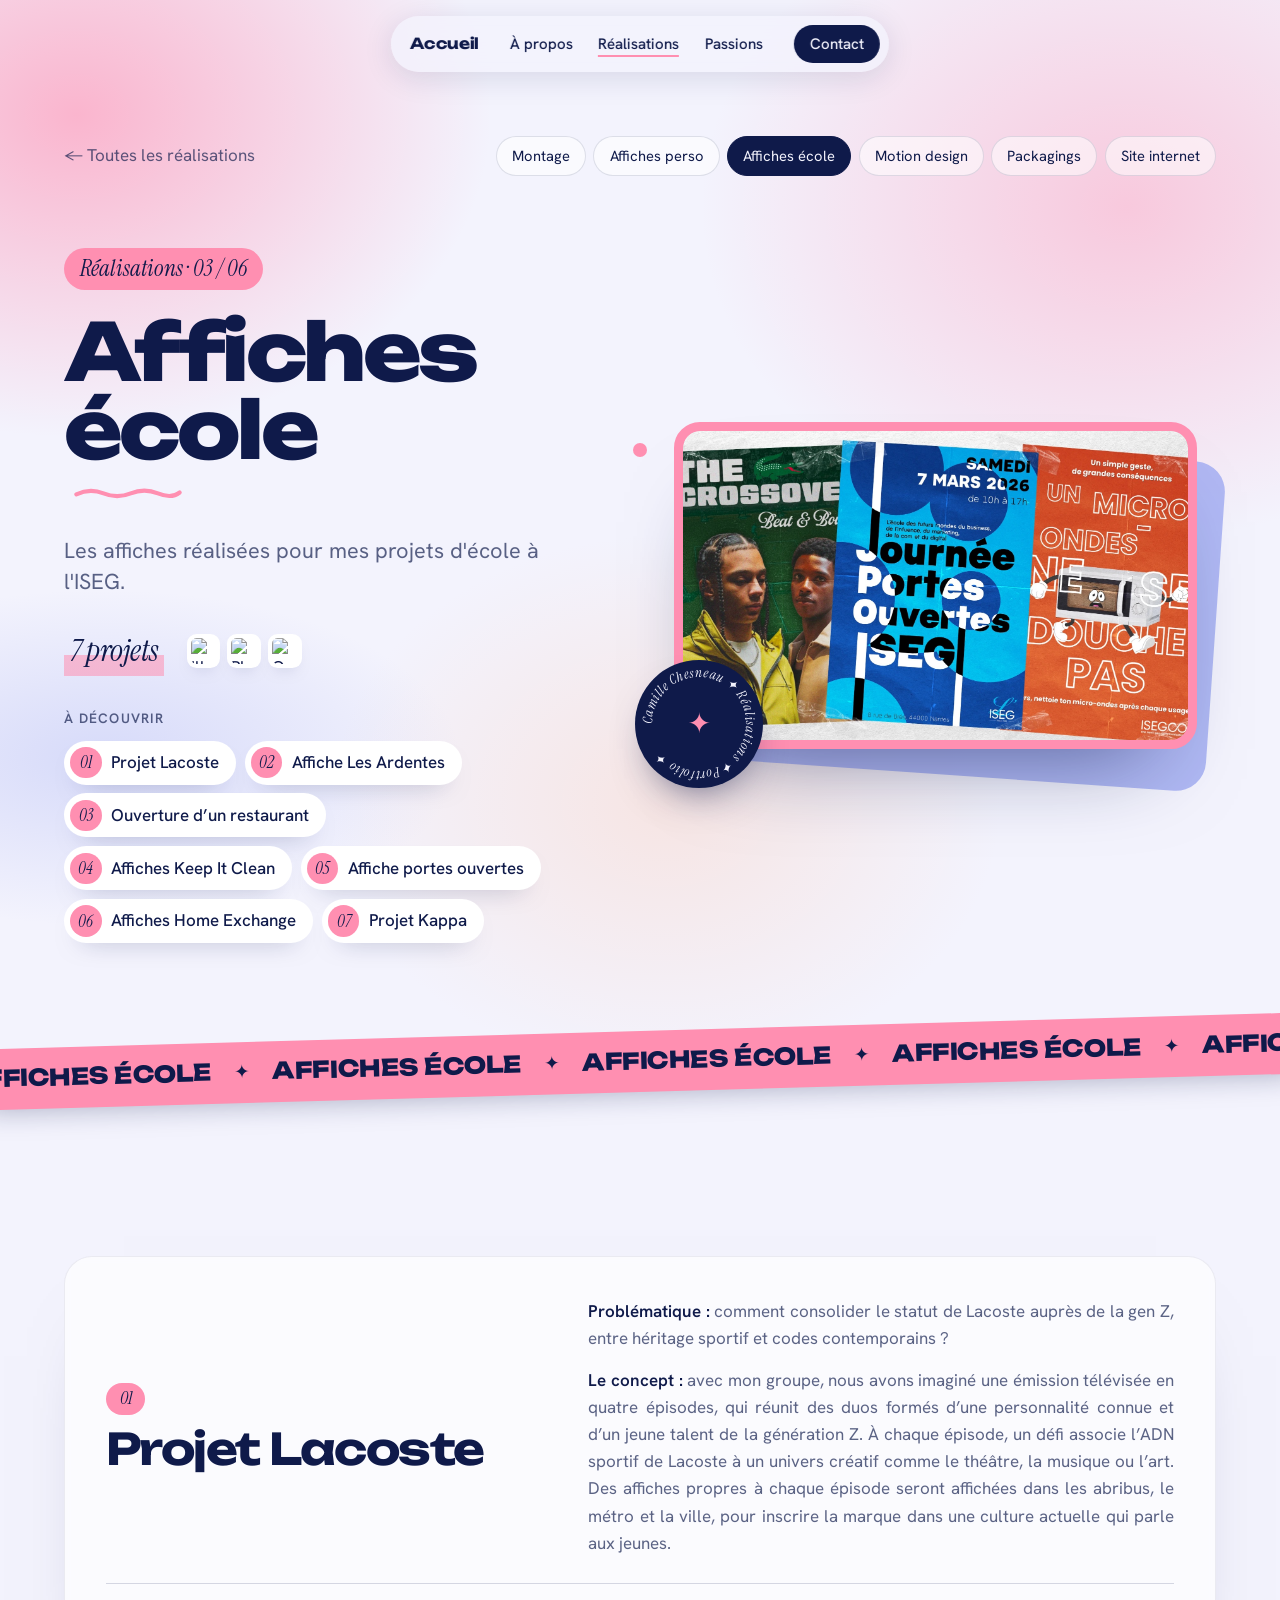
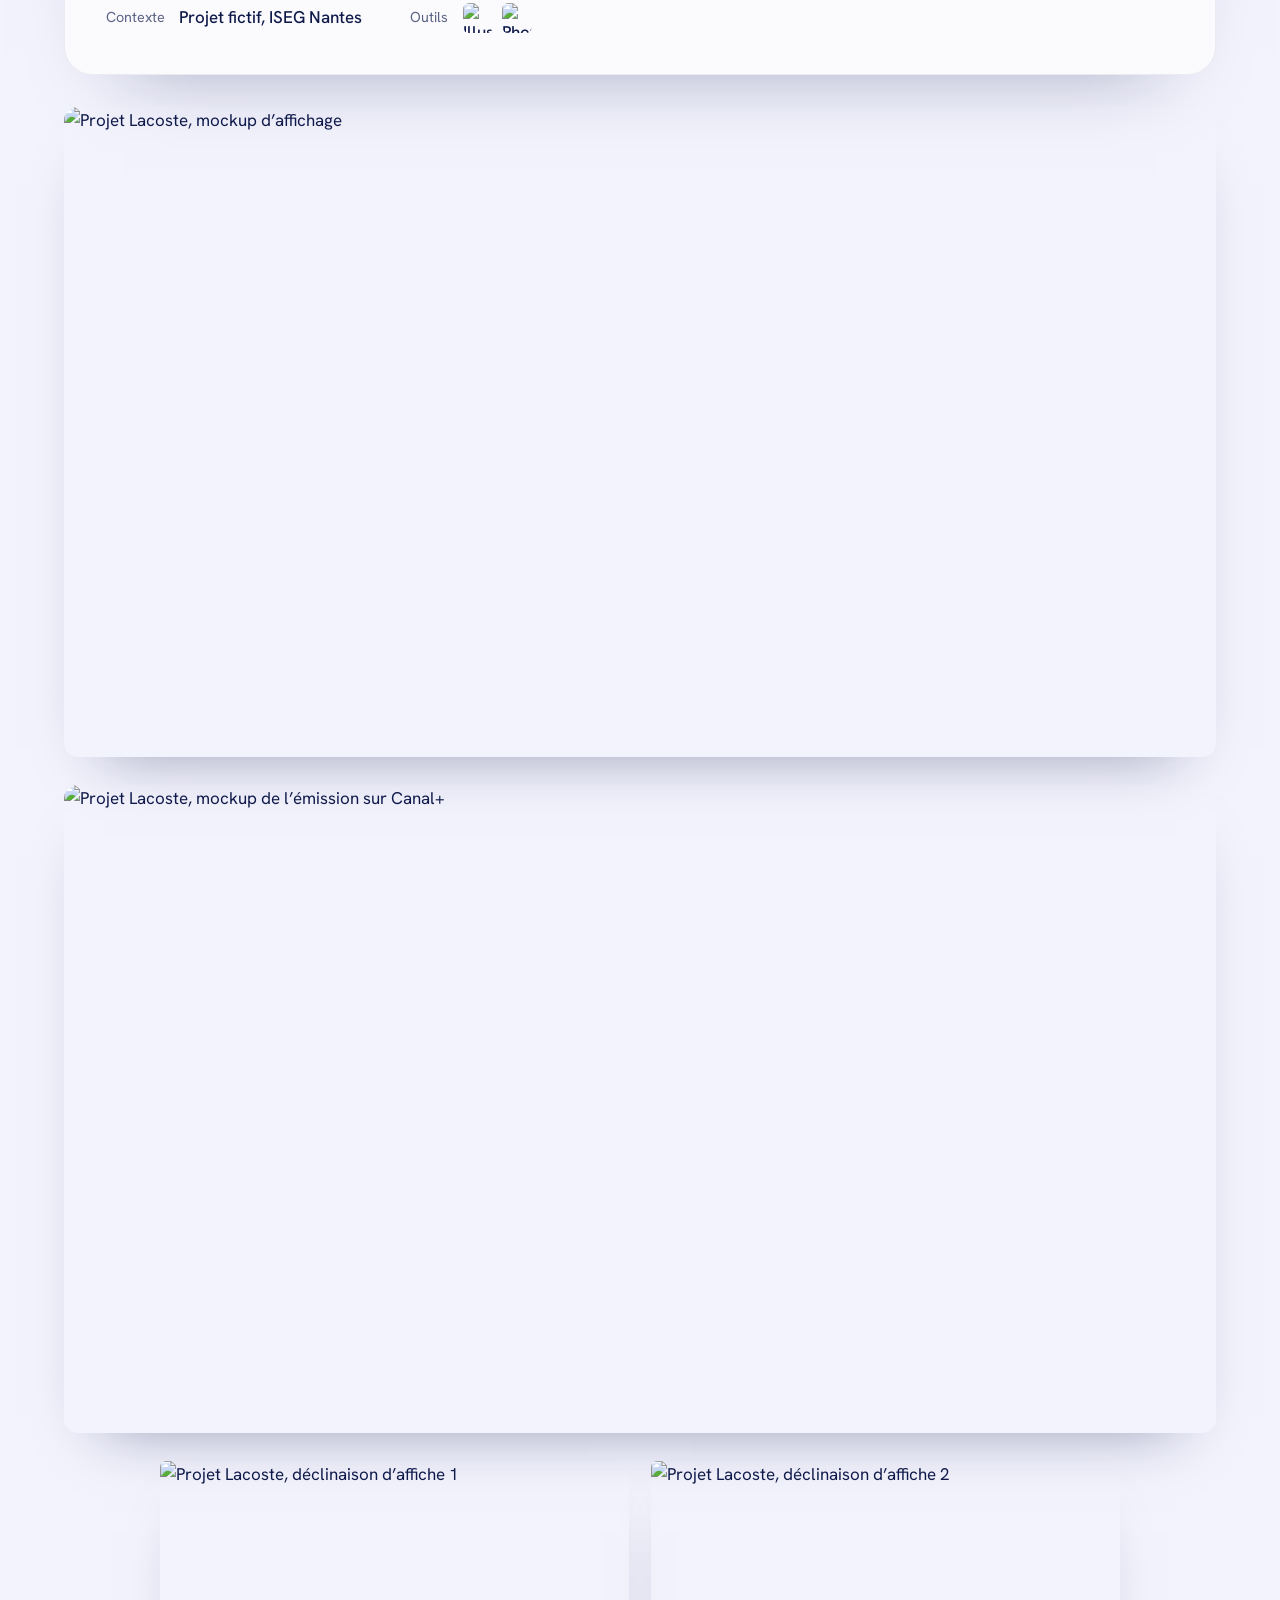
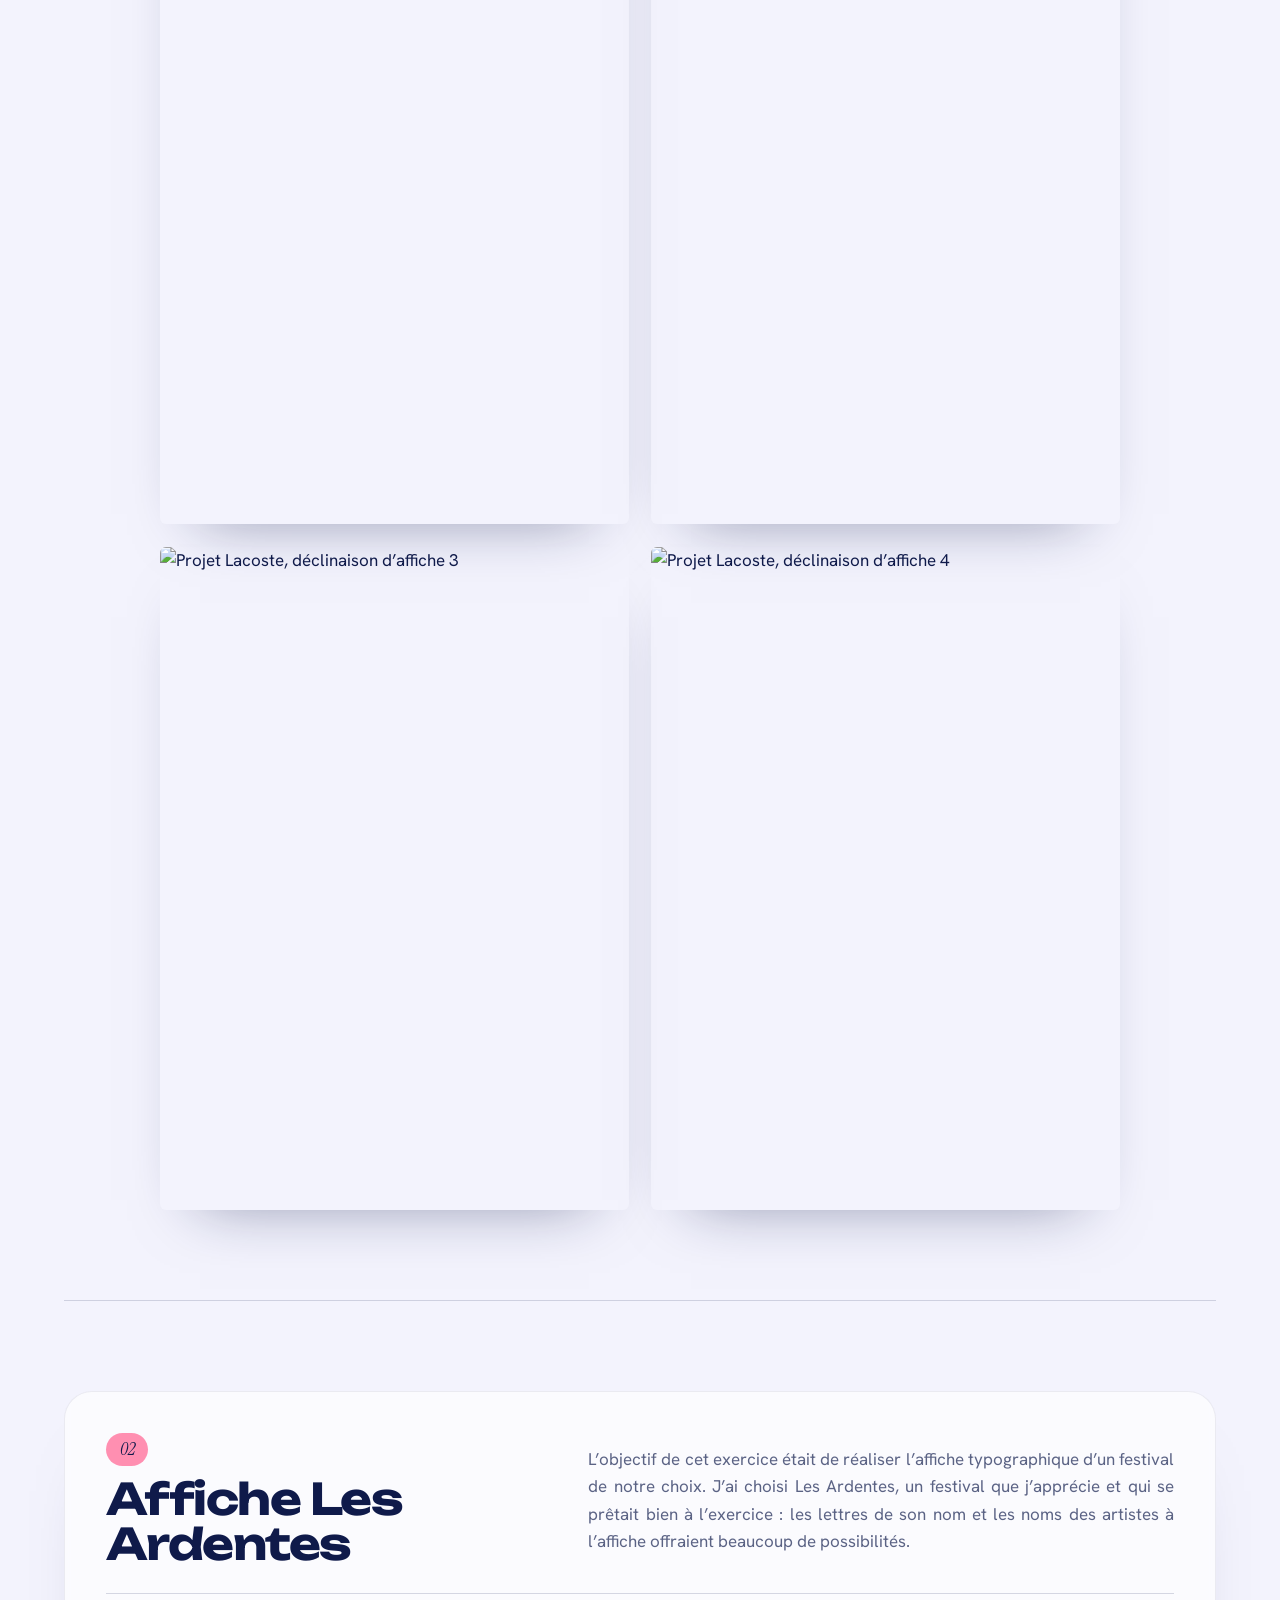
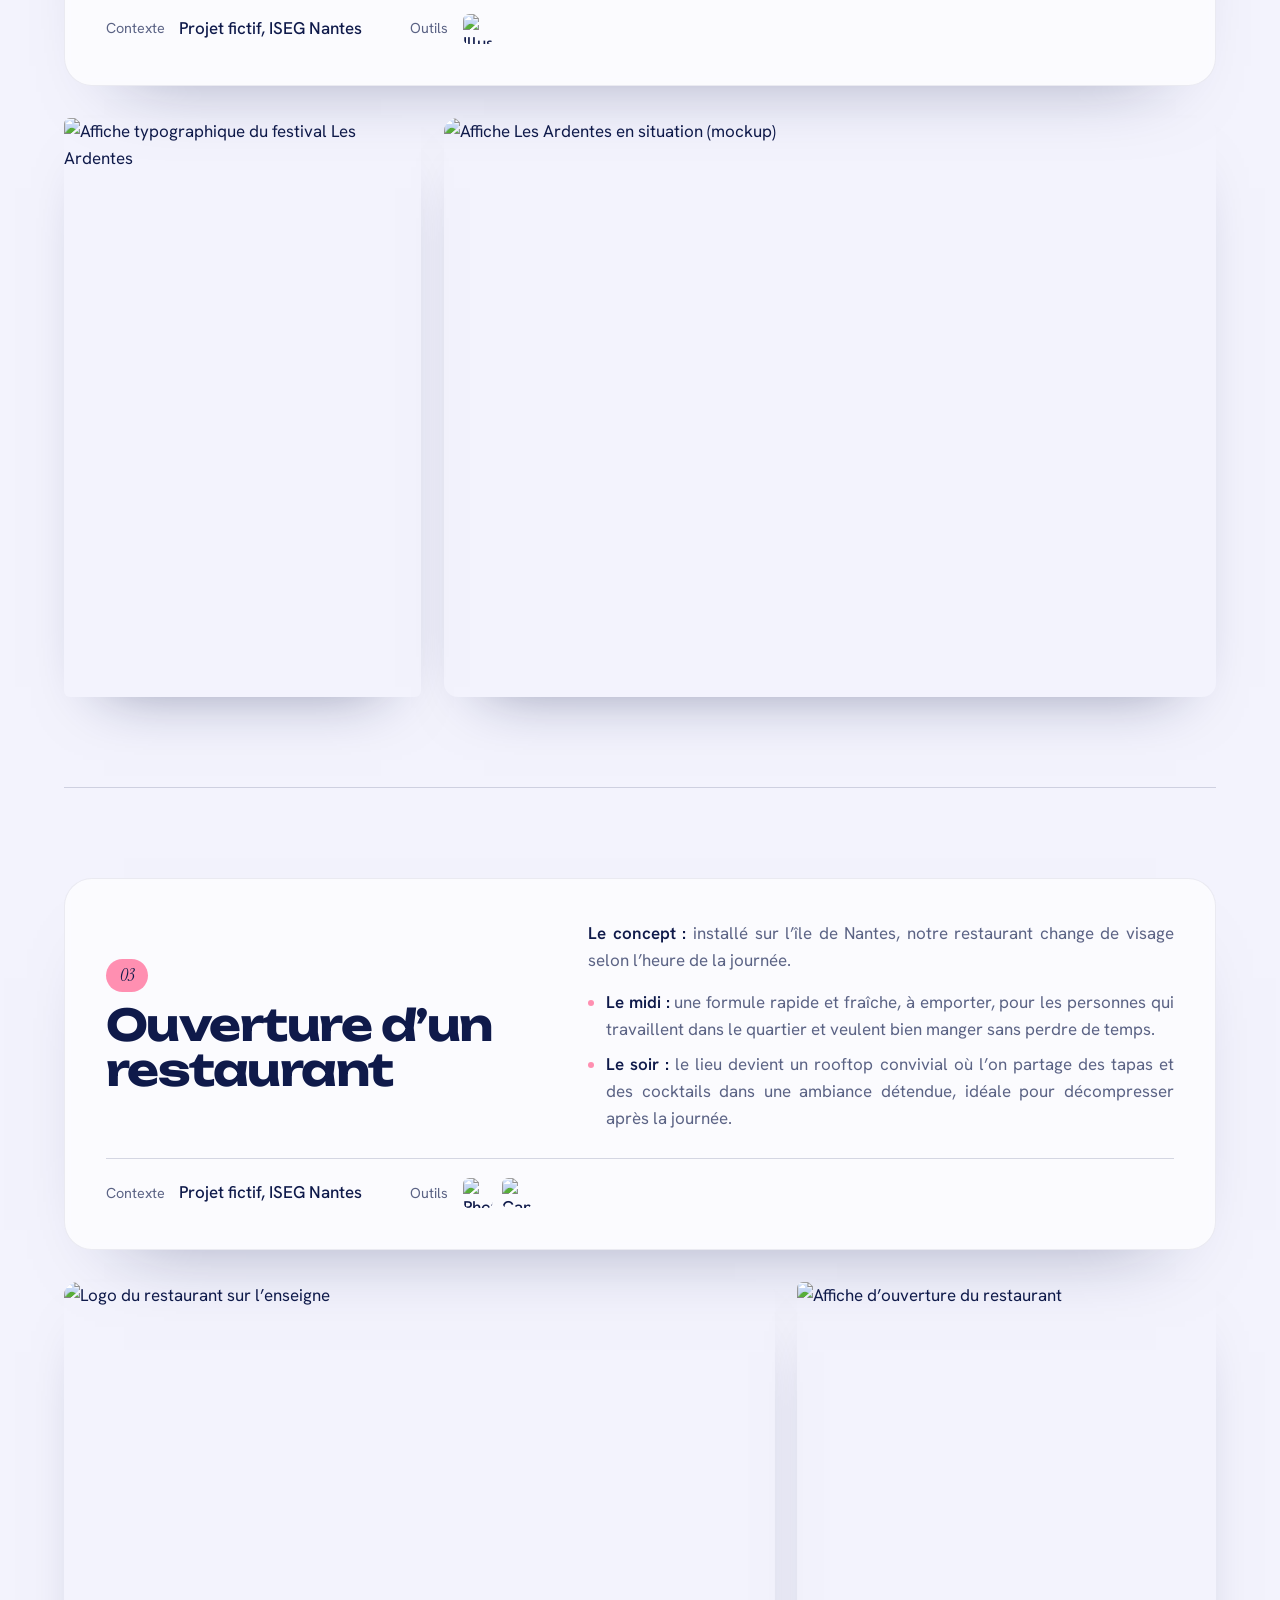
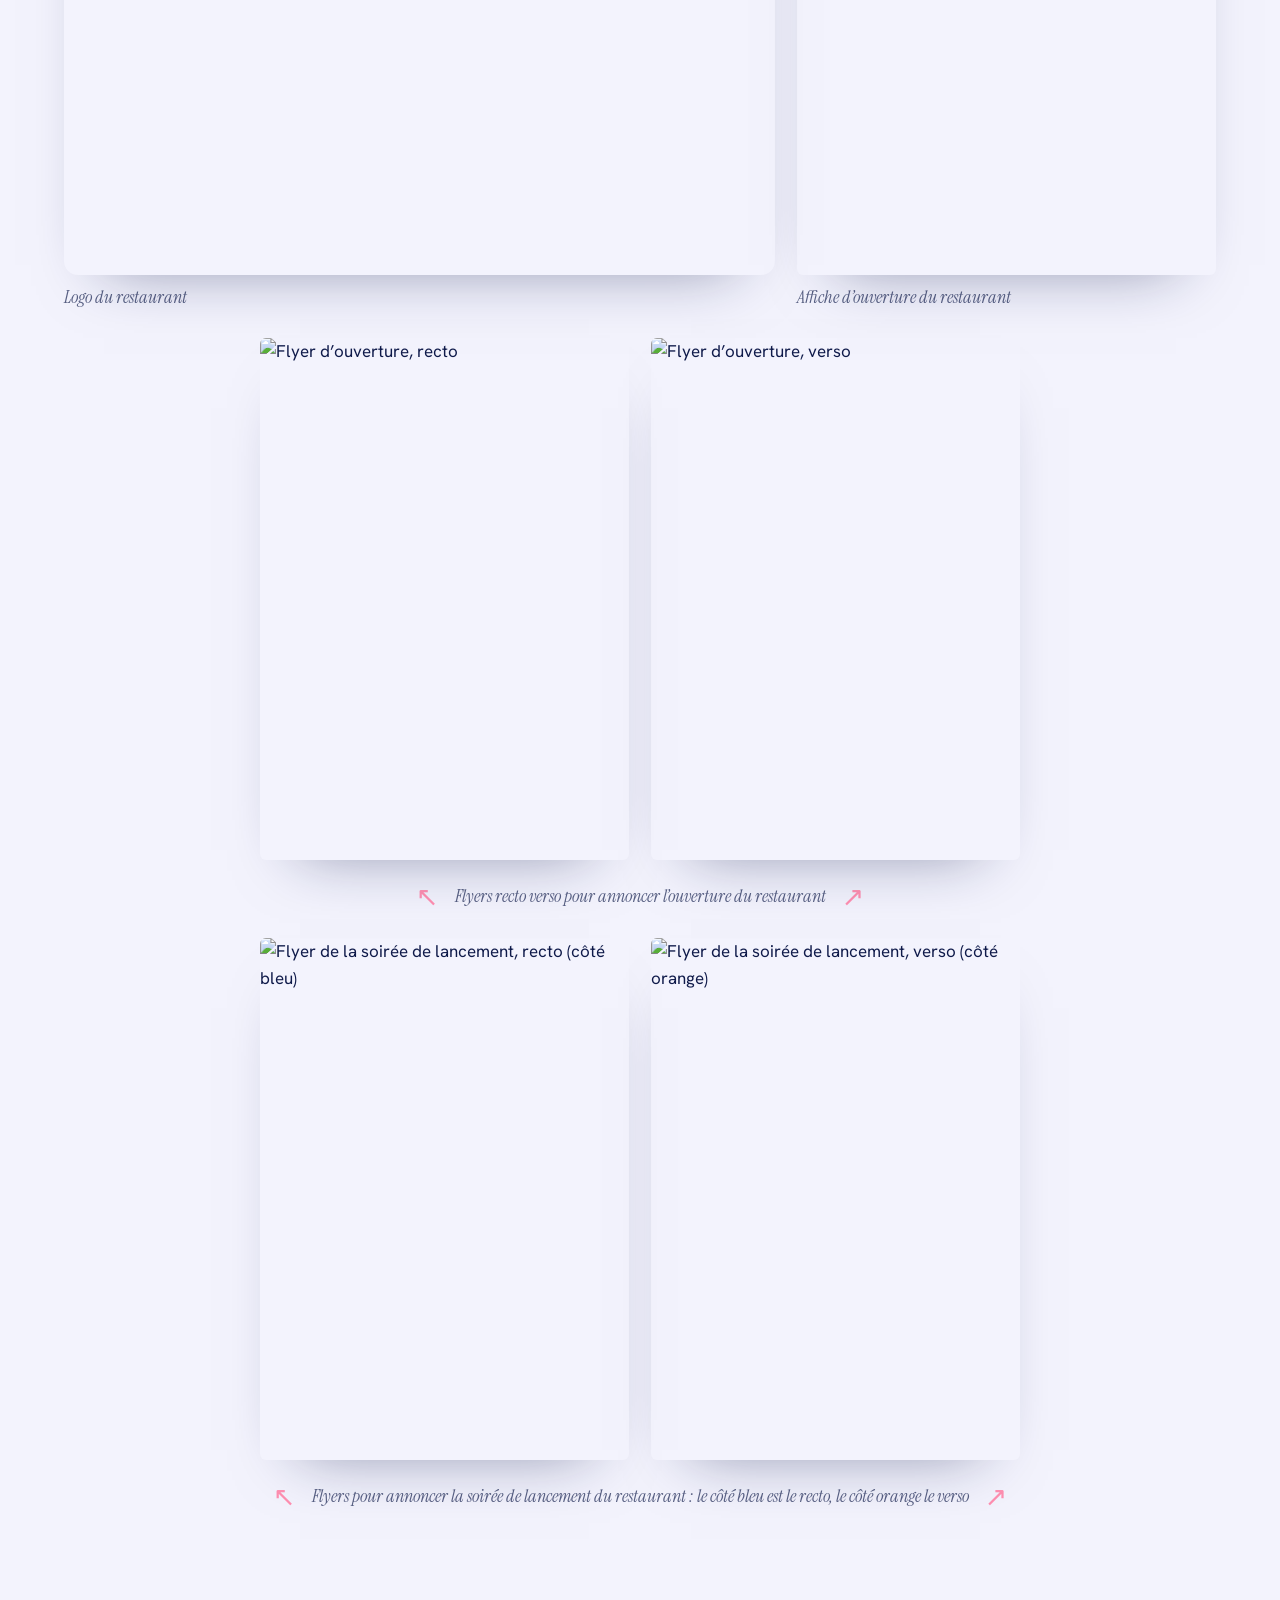
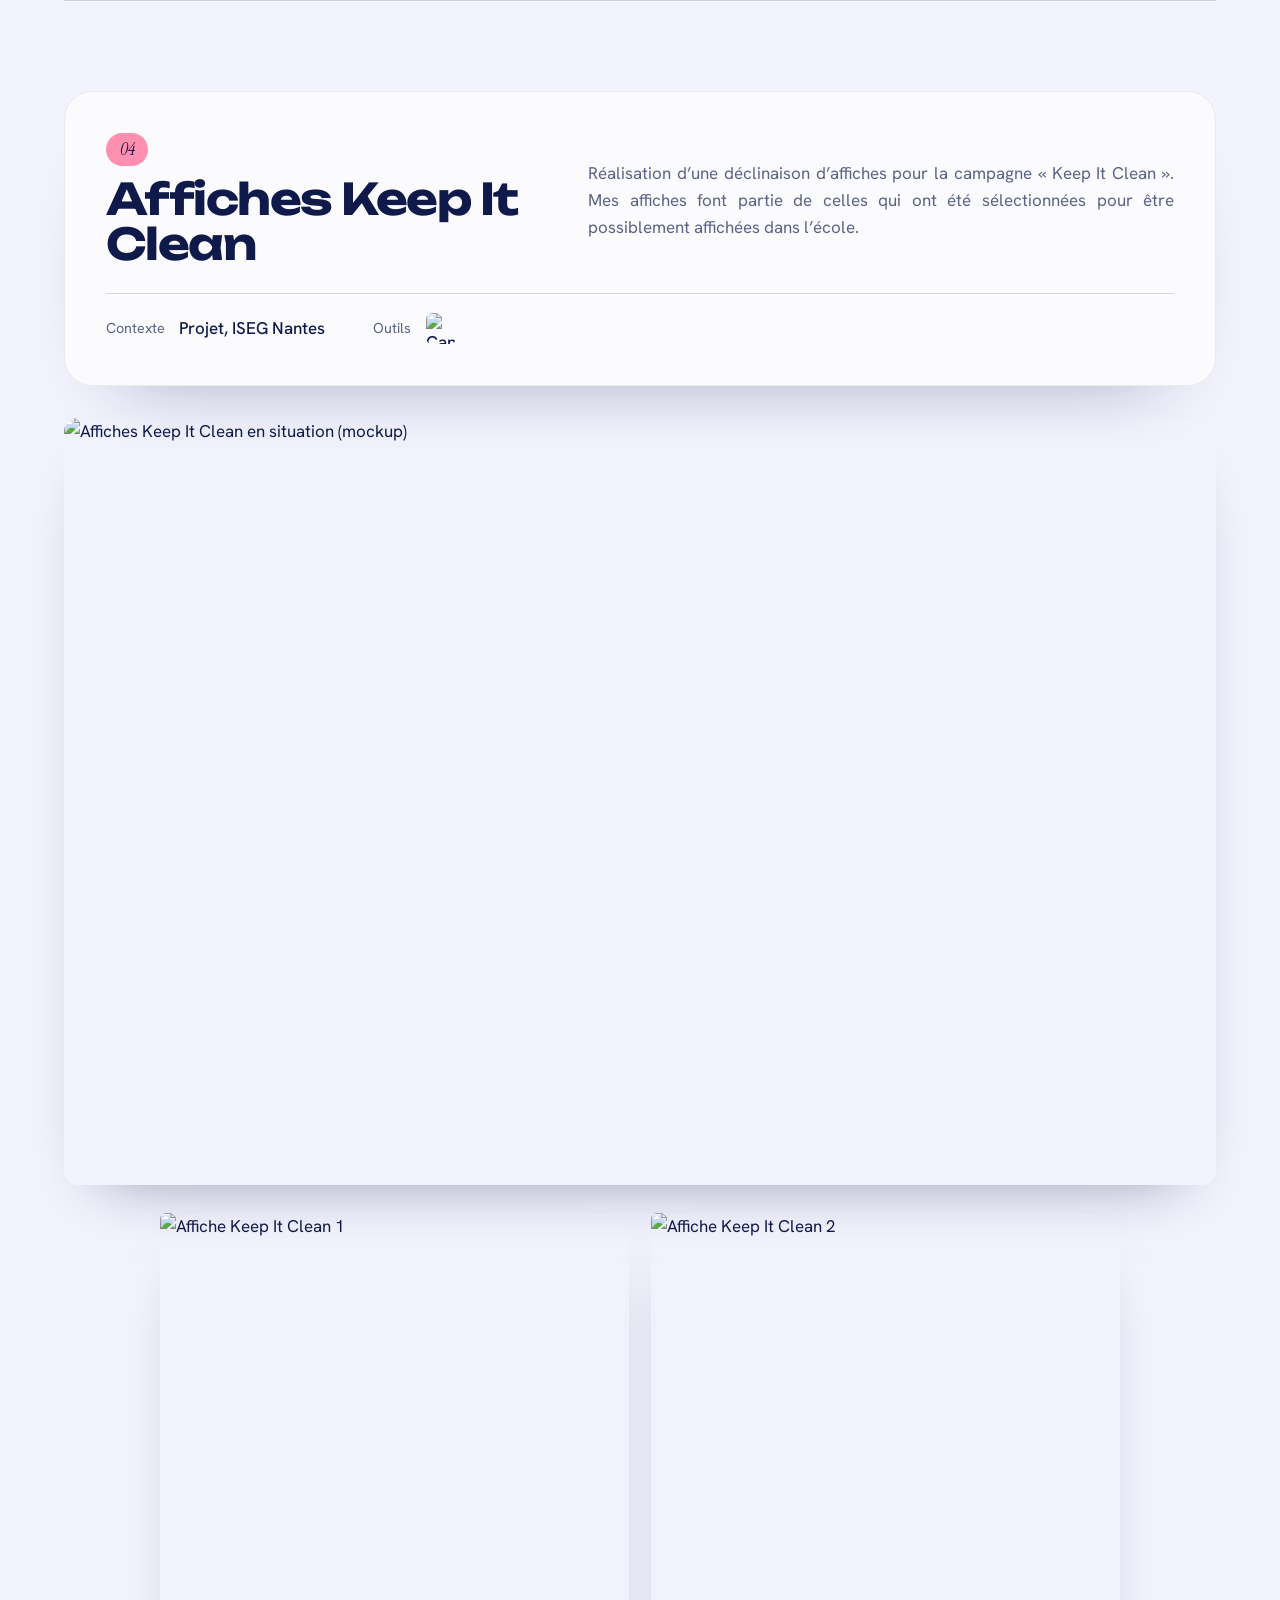
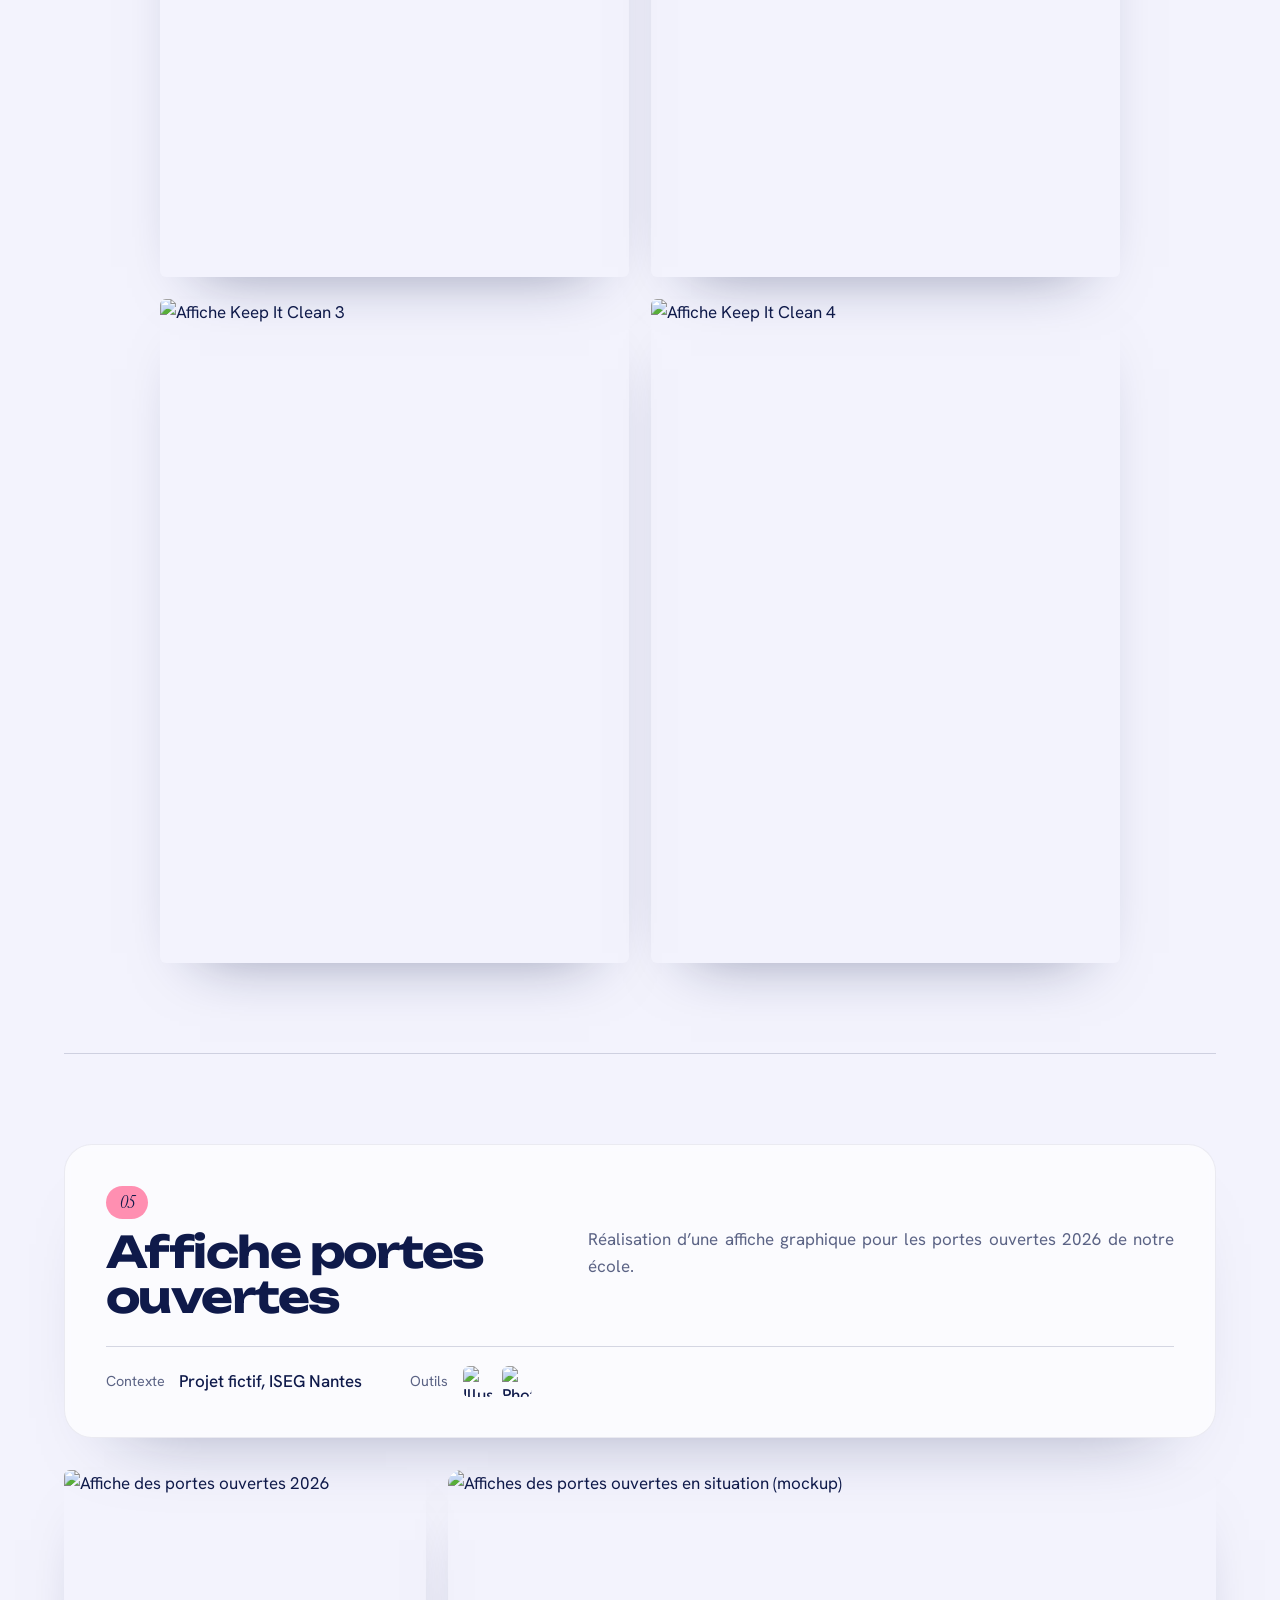
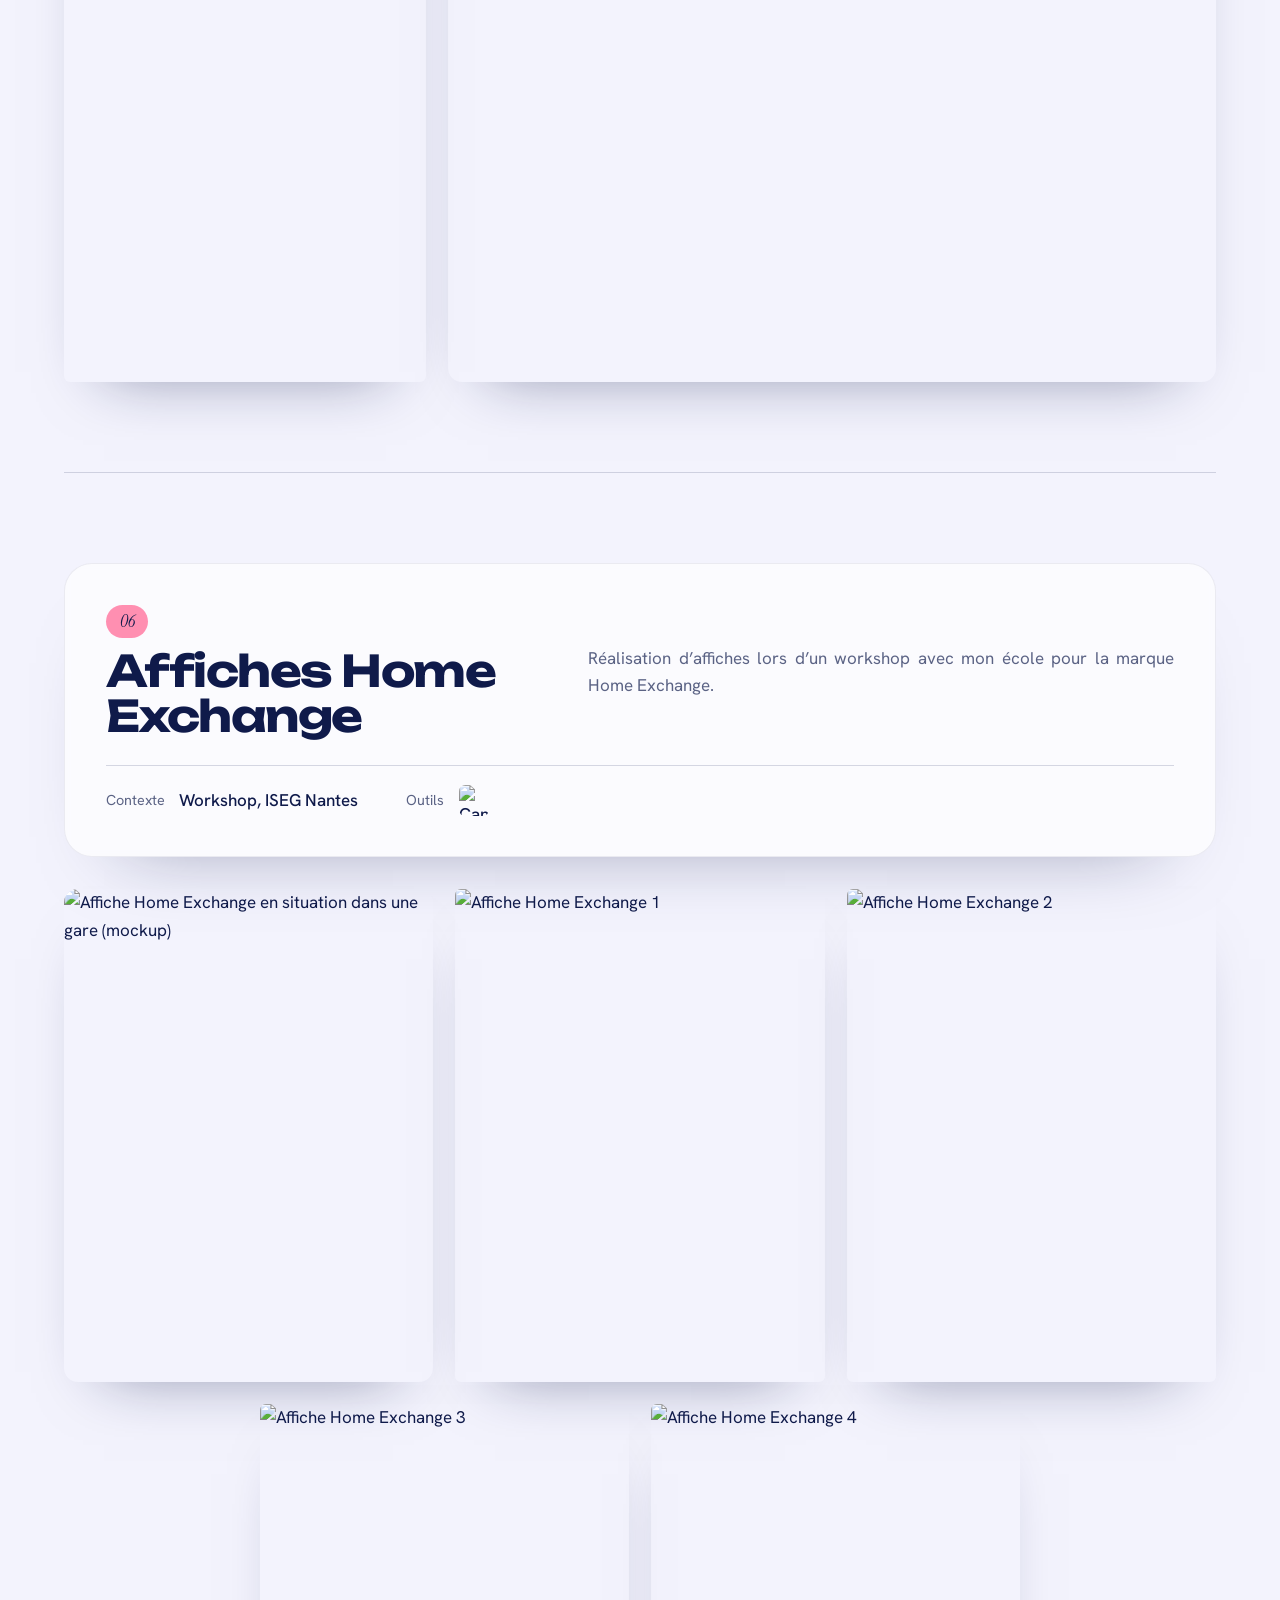
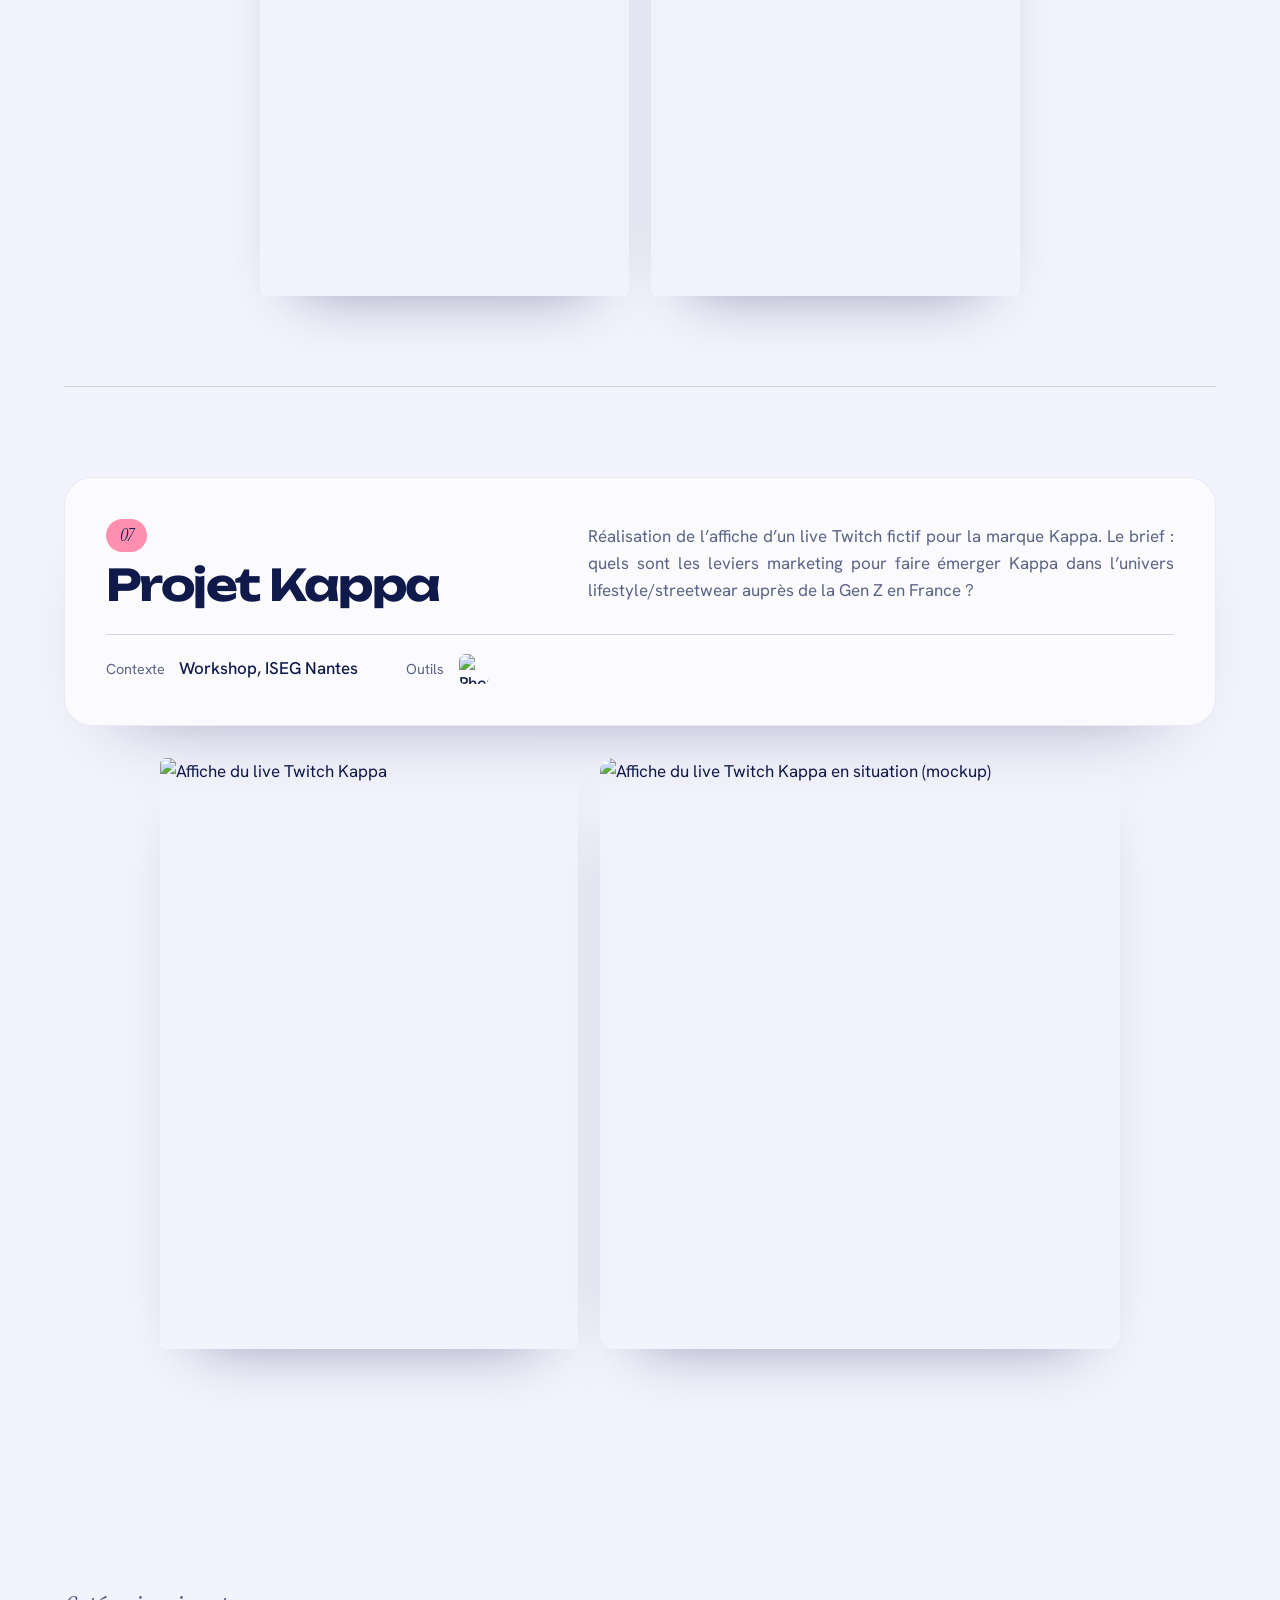
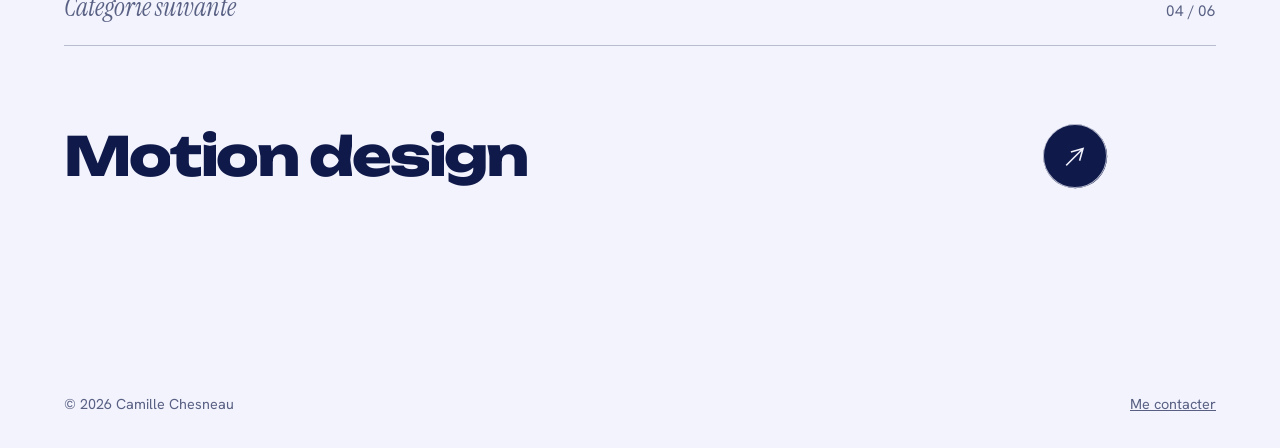
==== commit 66a45e66: "Arrivée en dézoom dans le nom, « Mes passions » avec photos, « Mes coordonnées » - Plus d'écran de c" ====
--- a/affiches-ecole.html
+++ b/affiches-ecole.html
@@ -10,7 +10,7 @@
 <link rel="preconnect" href="https://fonts.googleapis.com">
 <link rel="preconnect" href="https://fonts.gstatic.com" crossorigin>
 <link href="https://fonts.googleapis.com/css2?family=Unbounded:wght@300..800&family=Instrument+Serif:ital@0;1&family=Hanken+Grotesk:wght@400;500;600&display=swap" rel="stylesheet">
-<link rel="stylesheet" href="assets/css/style.css?v=20261011zl">
+<link rel="stylesheet" href="assets/css/style.css?v=20261011zt">
 </head>
 <body data-theme="brume">
 <div class="page-wipe" aria-hidden="true"></div>
@@ -279,6 +279,6 @@
 <script src="https://cdn.jsdelivr.net/npm/lenis@1.3.26/dist/lenis.min.js"></script>
 <script src="https://cdn.jsdelivr.net/npm/gsap@3.15.0/dist/gsap.min.js"></script>
 <script src="https://cdn.jsdelivr.net/npm/gsap@3.15.0/dist/SplitText.min.js"></script>
-<script src="assets/js/main.js?v=20261011zl"></script>
+<script src="assets/js/main.js?v=20261011zt"></script>
 </body>
 </html>
--- a/assets/css/style.css
+++ b/assets/css/style.css
@@ -57,34 +57,13 @@
   transform:translateY(0);transition:transform .8s cubic-bezier(.75,0,.2,1)}
 .js.loaded .page-wipe{transform:translateY(-100%)}
 .js.leaving .page-wipe{transform:translateY(0)}
-/* Première visite (écran de chargement) ou arrivée depuis une carte : pas de rideau */
+/* Première visite (le nom se forme lettre par lettre) ou arrivée depuis une carte : pas de rideau */
 .js.first .page-wipe,.js.vt .page-wipe{display:none}
 .boot.first body::before,.boot.vt body::before{content:"";position:fixed;inset:0;z-index:400;background:var(--marine)}
 .boot.vt body::before{background:var(--vt-img) center/cover no-repeat,var(--marine)}
 .js.vt .cover img{visibility:hidden}
 .vt-overlay{position:fixed;z-index:350;top:0;left:0;width:100vw;height:100vh;overflow:hidden;pointer-events:none;background:var(--marine)}
 .vt-overlay img{width:100%;height:100%;object-fit:cover}
-
-/* ========== Écran de chargement (première visite) ========== */
-.loader{position:fixed;inset:0;z-index:400}
-.loader-panel{position:absolute;inset:0}
-.loader-rose{background:var(--rose)}
-.loader-main{background:var(--marine);color:var(--lavande);display:grid;grid-template-rows:auto 1fr;padding:clamp(1.25rem,3vw,2.4rem) var(--pad) clamp(1.6rem,4vw,3rem);overflow:hidden}
-/* textes masqués tant que les polices ne sont pas chargées (sinon ils « sautent ») */
-.loader-main > *{opacity:0;transition:opacity .5s ease}
-.loader.fonts-ok .loader-main > *{opacity:1}
-.loader-top{display:flex;justify-content:space-between;align-items:center;gap:1rem;font-family:var(--f-title);font-weight:600;font-size:clamp(.85rem,1.2vw,1rem);line-height:1.2;letter-spacing:-.01em}
-.loader-top span:last-child{font-family:var(--f-serif);font-style:italic;font-weight:400;font-size:1.25em;letter-spacing:0;color:var(--pervenche);white-space:nowrap}
-.loader-bottom{align-self:end;display:grid;grid-template-columns:minmax(0,1fr) auto;align-items:end;gap:1rem 2rem}
-.loader-words{position:relative;height:1.25em;overflow:hidden;font-family:var(--f-serif);font-style:italic;font-size:clamp(1.6rem,min(4.2vw,7vh),3.6rem);line-height:1.25;color:var(--rose)}
-.loader-words span{position:absolute;left:0;top:0;transform:translateY(110%);transition:transform .7s var(--ease)}
-.loader-words span.on{transform:none}
-.loader-words span.out{transform:translateY(-110%)}
-/* le compteur reste entier quelle que soit la taille d'écran (limité par la largeur ET la hauteur) */
-.loader-count{font-family:var(--f-title);font-weight:800;font-size:clamp(4rem,min(15vw,26vh),12rem);line-height:.9;letter-spacing:-.05em;white-space:nowrap;padding-right:.04em}
-.loader-count em{font-family:var(--f-serif);font-style:italic;font-weight:400;font-size:.3em;letter-spacing:0;color:var(--rose);margin-left:.1em;vertical-align:top}
-.loader-bar{position:absolute;left:0;right:0;bottom:0;height:3px;background:rgba(217,220,251,.15)}
-.loader-bar i{display:block;height:100%;background:var(--rose);transform-origin:0 50%;transform:scaleX(0)}
 
 /* ========== Barre de progression, navigation ========== */
 .progress{position:fixed;inset:0 0 auto 0;height:3px;background:var(--rose);transform-origin:0 50%;transform:scaleX(0);z-index:90}
@@ -262,10 +241,10 @@
 /* « Qui suis-je » : texte et logos à gauche, photo détourée à droite sur une arche rose */
 .about-grid{display:grid;grid-template-columns:minmax(0,1.25fr) minmax(0,.75fr);gap:clamp(2rem,5vw,5rem);align-items:end}
 .about .facts{grid-template-columns:minmax(0,1fr) auto minmax(0,1fr);max-width:44rem;margin:clamp(3.5rem,8vh,6rem) 0 0;gap:clamp(1.5rem,4vw,3.5rem)}
-.about .fact{text-align:left;align-items:flex-start}
+.about .fact{text-align:center;align-items:center}   /* logo centré au-dessus de son texte */
 .about .fact .logo{max-width:230px;height:84px}
-.about .fact .logo img{object-position:left center}
-.about .fact p{margin:0}
+.about .fact .logo img{object-position:center}
+.about .fact p{margin:0 auto}
 .about-photo{position:relative;margin:0;width:min(100%,30rem);justify-self:end;padding-top:12%}
 .about-arch{position:absolute;left:0;right:0;bottom:0;height:76%;border-radius:999px 999px 32px 32px;
   background:linear-gradient(165deg,var(--rose) 0%,#FFC4A8 100%);box-shadow:0 40px 80px -45px rgba(15,26,74,.55)}
@@ -282,7 +261,7 @@
 }
 @media (max-width:760px){
   .about .facts{grid-template-columns:1fr;margin-top:3rem}
-  .about .facts-sep{justify-self:start}
+  .about .facts-sep{justify-self:center}
   .about-badge{left:-.4rem;width:5.4rem}
 }
 @media (prefers-reduced-motion:reduce){.about-badge svg{animation:none}}
@@ -307,6 +286,7 @@
 .step p{color:var(--muted);max-width:52ch}
 .step ul{margin-top:.6rem;padding-left:1.1rem;display:grid;gap:.45rem;color:var(--muted);max-width:60ch}
 .step li::marker{color:var(--rose)}
+.step li strong{color:var(--fg);font-weight:600}
 
 /* ========== Réalisations : défilement horizontal ========== */
 .hscroll-sticky{position:sticky;top:0;height:100vh;overflow:hidden;display:flex;flex-direction:column;justify-content:center}
@@ -391,6 +371,8 @@
 
 /* ========== Contact ========== */
 .contact{min-height:100svh;display:flex;flex-direction:column;justify-content:center}
+/* « Mes coordonnées » tient sur une seule ligne, sur ordinateur comme sur téléphone */
+.contact .t-big{font-size:clamp(1.5rem,7.8vw,8rem);white-space:nowrap}
 .contact-row{display:flex;flex-wrap:wrap;align-items:center;gap:3rem;margin-top:3rem}
 .mail{display:inline-flex;align-items:center;justify-content:center;width:clamp(9rem,15vw,12rem);aspect-ratio:1;border-radius:50%;
   background:var(--rose);color:var(--marine);text-decoration:none;font-weight:600;text-align:center;transition:transform .4s var(--ease)}
@@ -950,8 +932,6 @@
   .vfull-cap{bottom:4.6rem}
   .lightbox{padding:4.5rem 1rem 4rem}
   .lightbox .lb-prev,.lightbox .lb-next{top:auto;bottom:.7rem;margin-top:0}
-  .loader-bottom{grid-template-columns:minmax(0,1fr)}
-  .loader-count{justify-self:end;font-size:clamp(4rem,24vw,9rem)}
 }
 
 /* ========== Animations réduites (réglage système) ========== */
@@ -965,7 +945,7 @@
   .js .w{opacity:1}
   .js .page-wipe{display:none}
   .js .t-title,.js .t-big,.js .p-hero h1,.js .proj-title{opacity:1}
-  .boot body::before,.loader{display:none}
+  .boot body::before{display:none}
   .js.vt .cover img{visibility:visible}
   .nc-e{transform:none!important}
   .marquee-pin{height:auto}
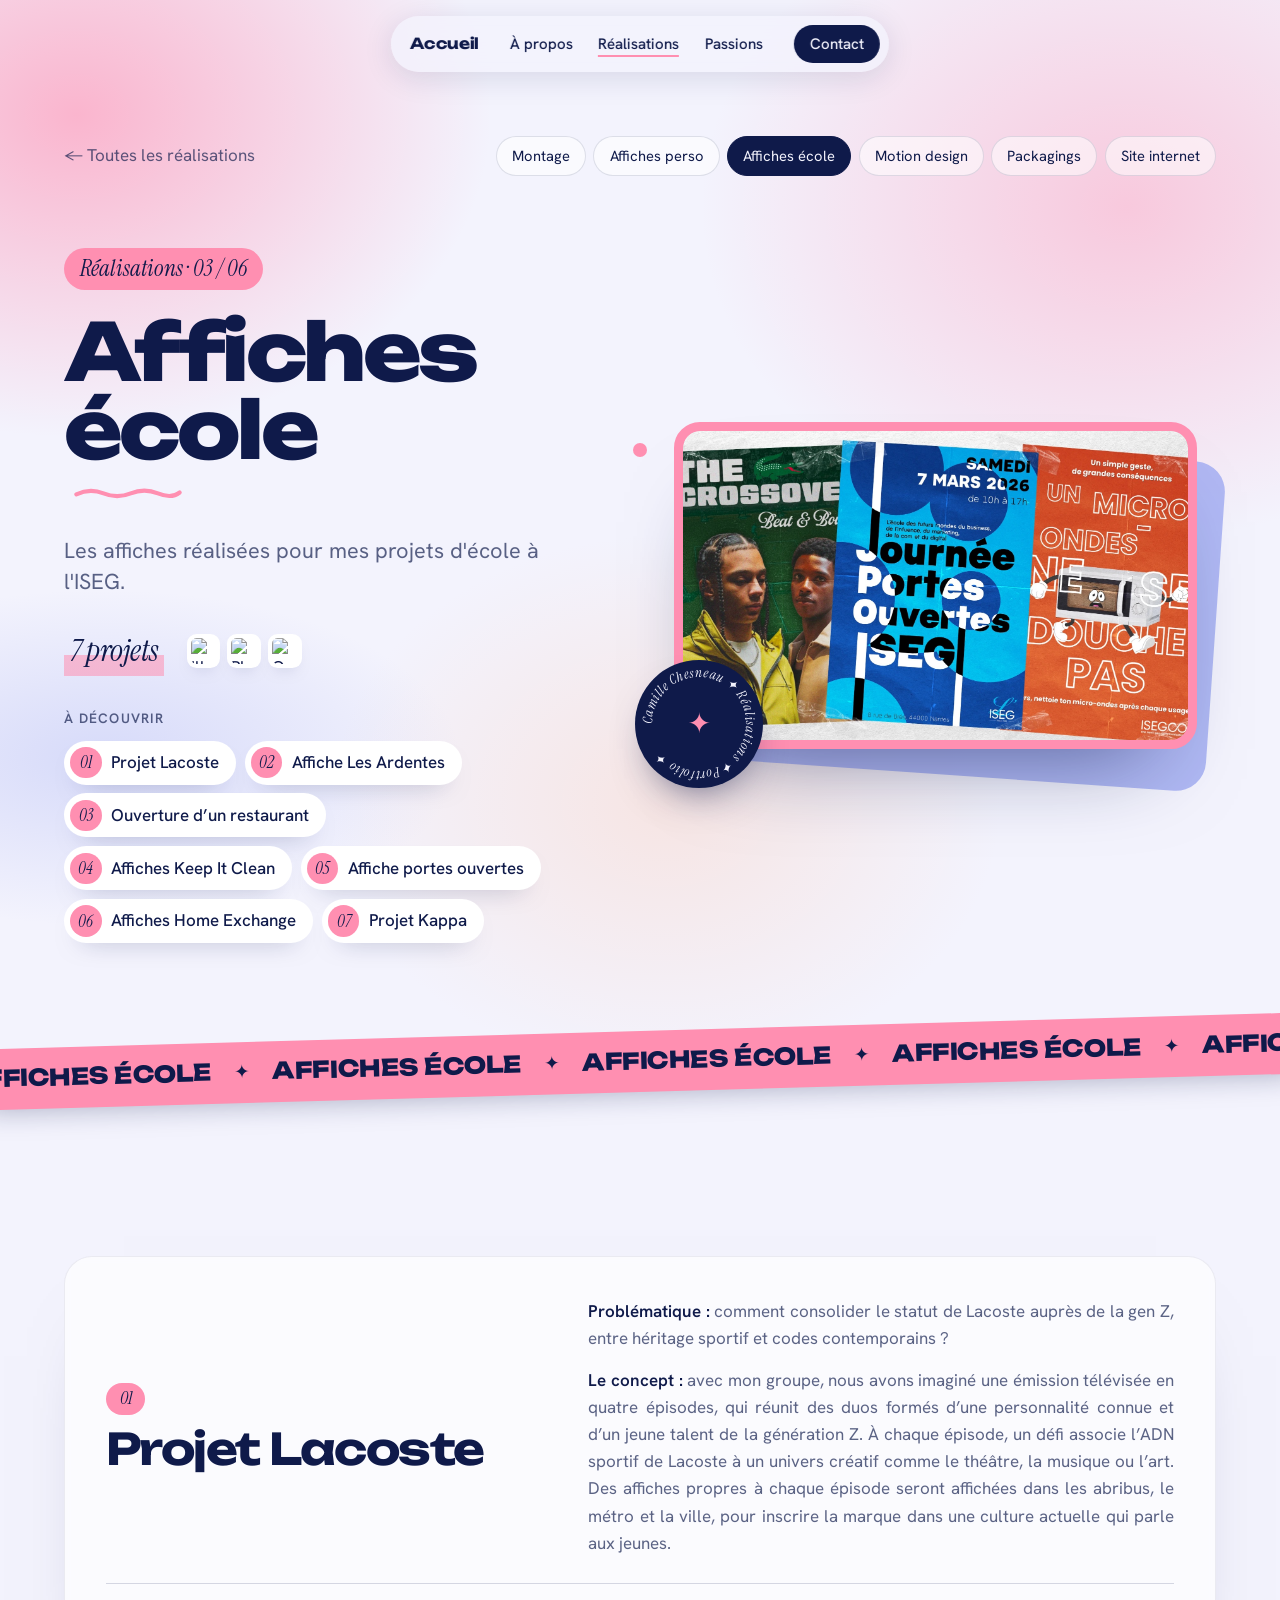
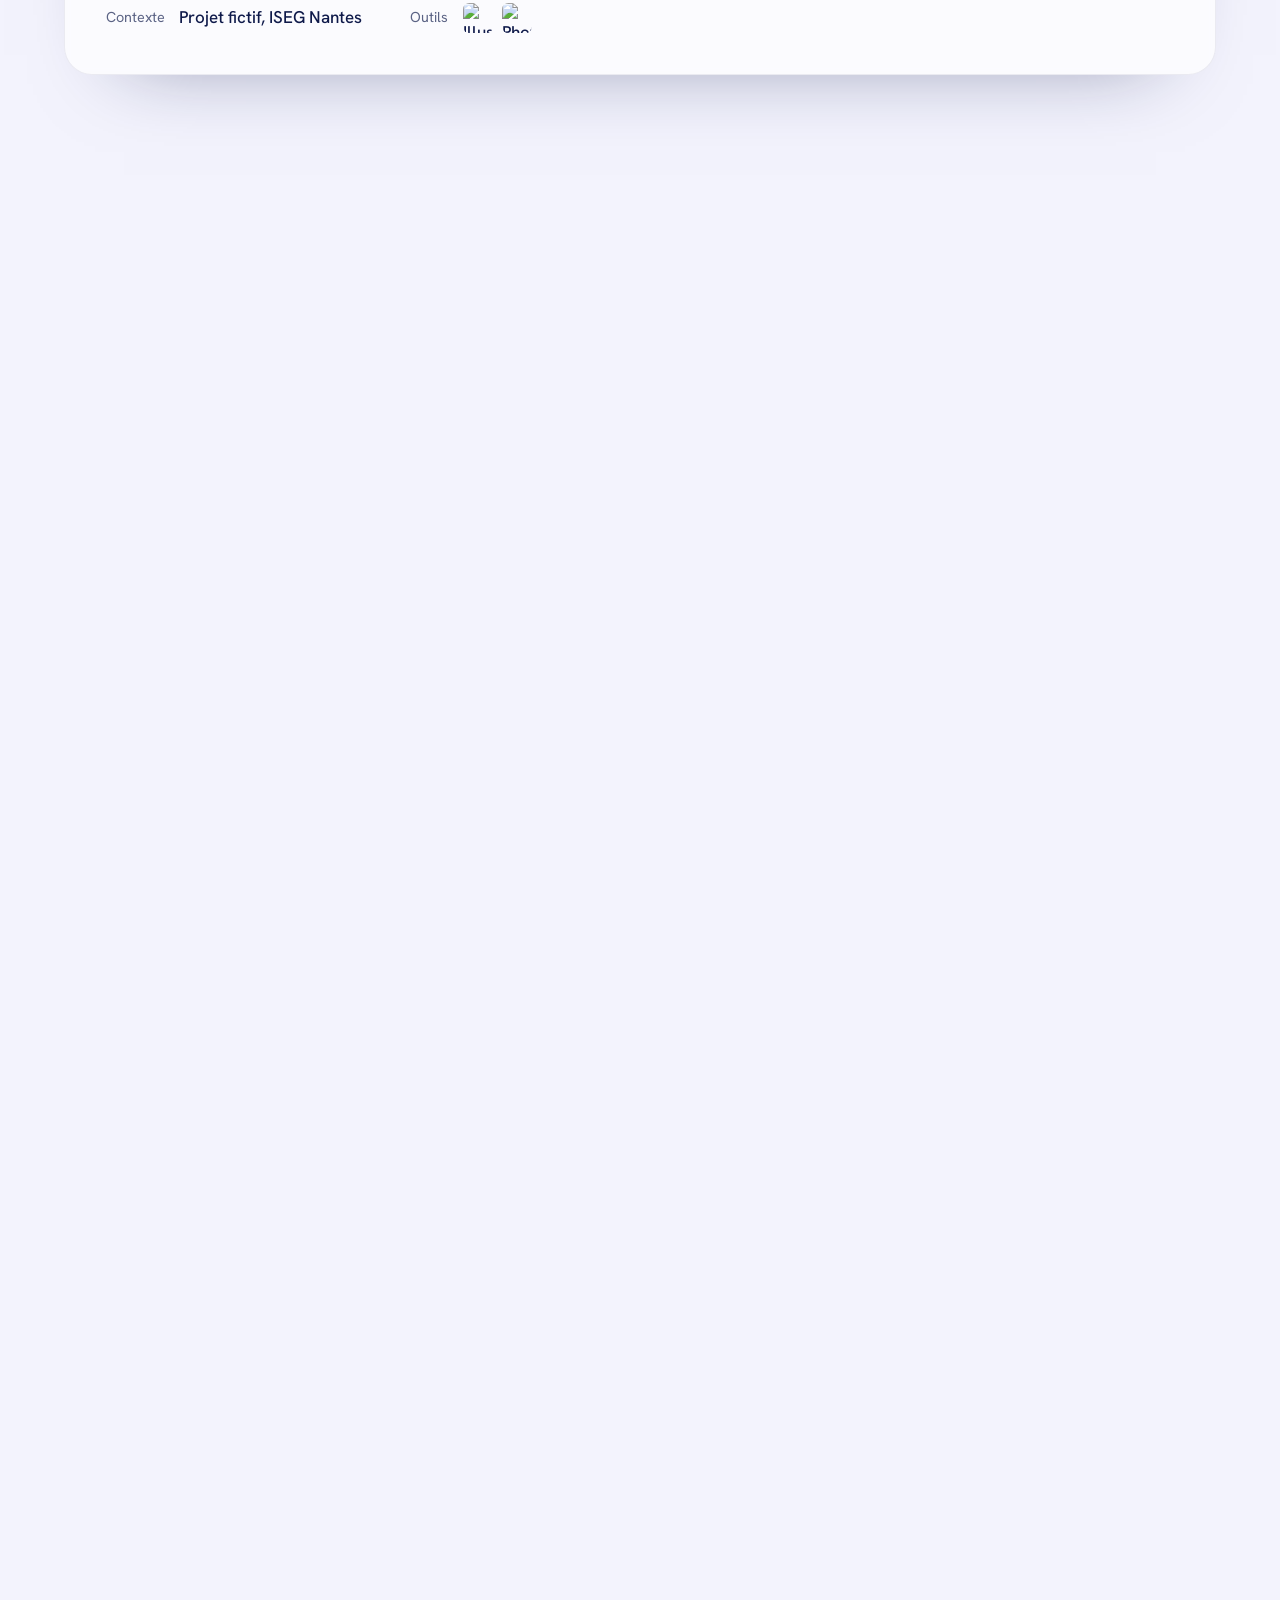
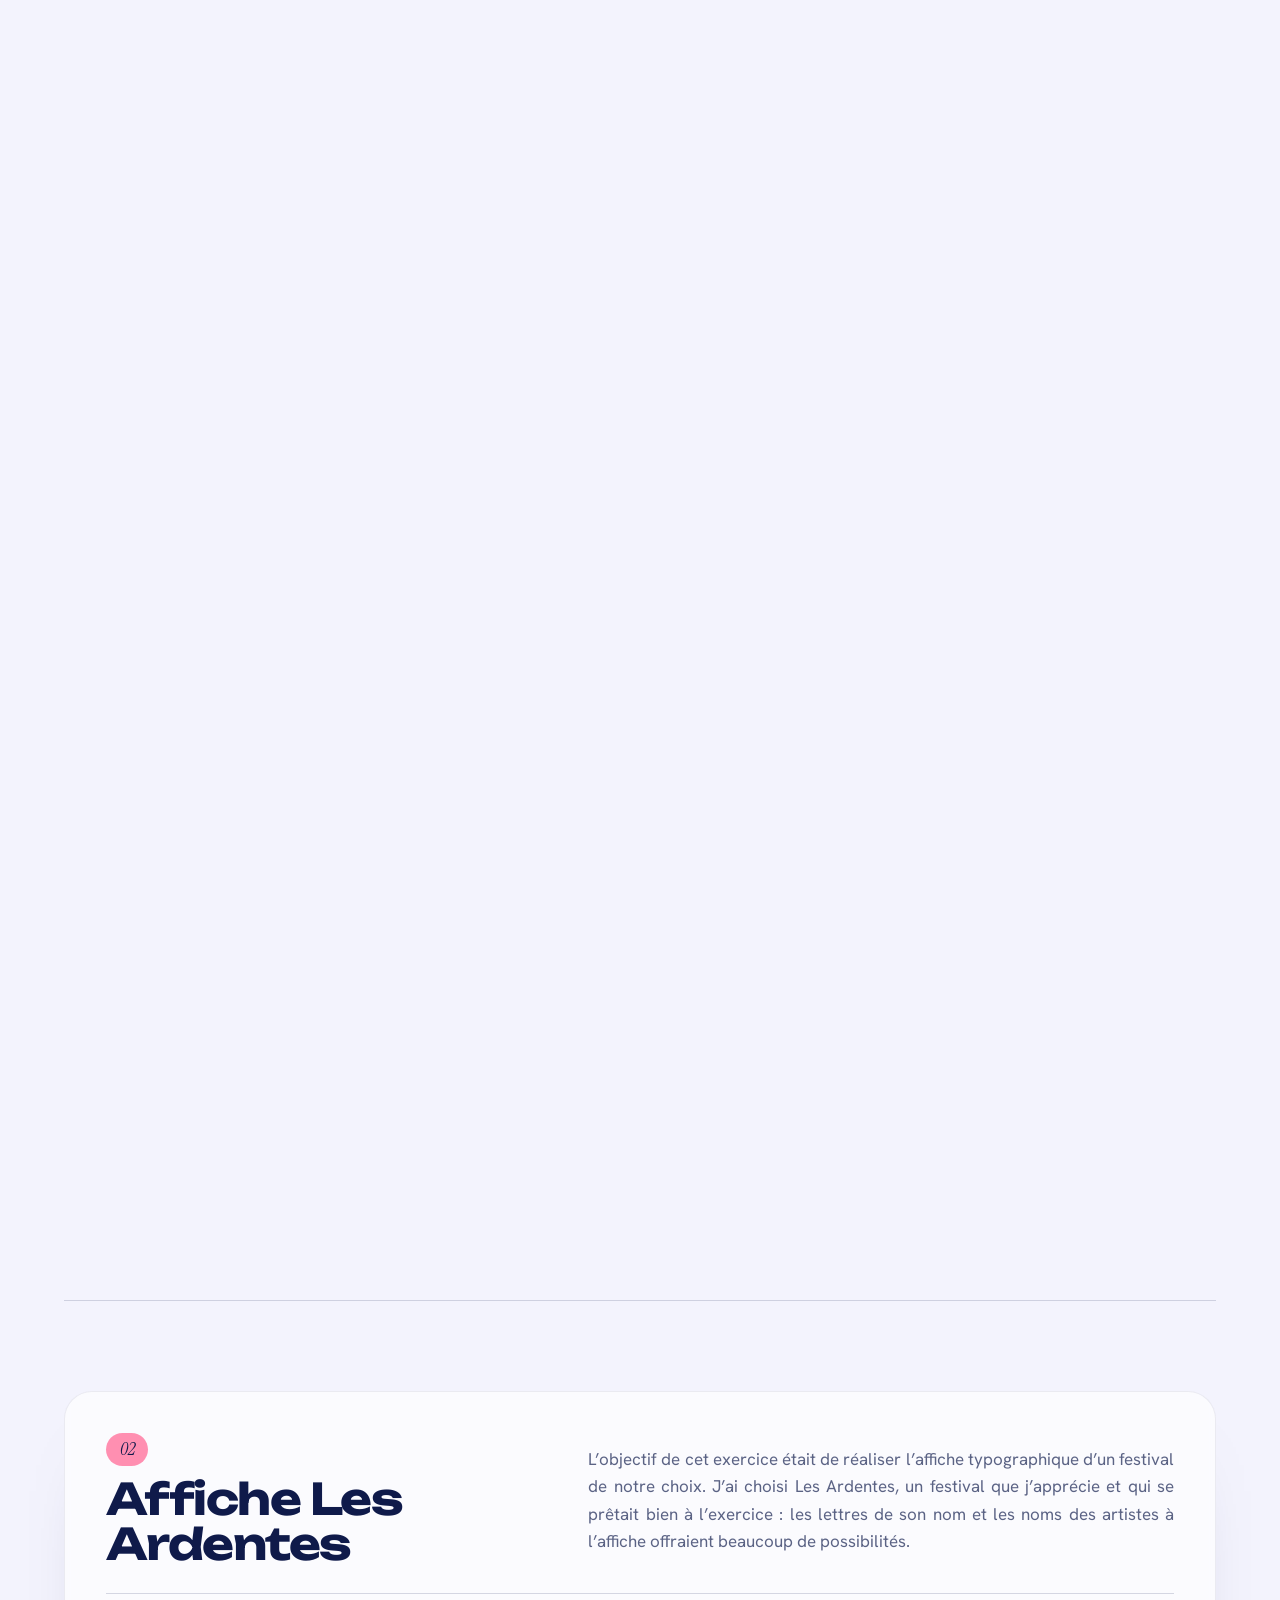
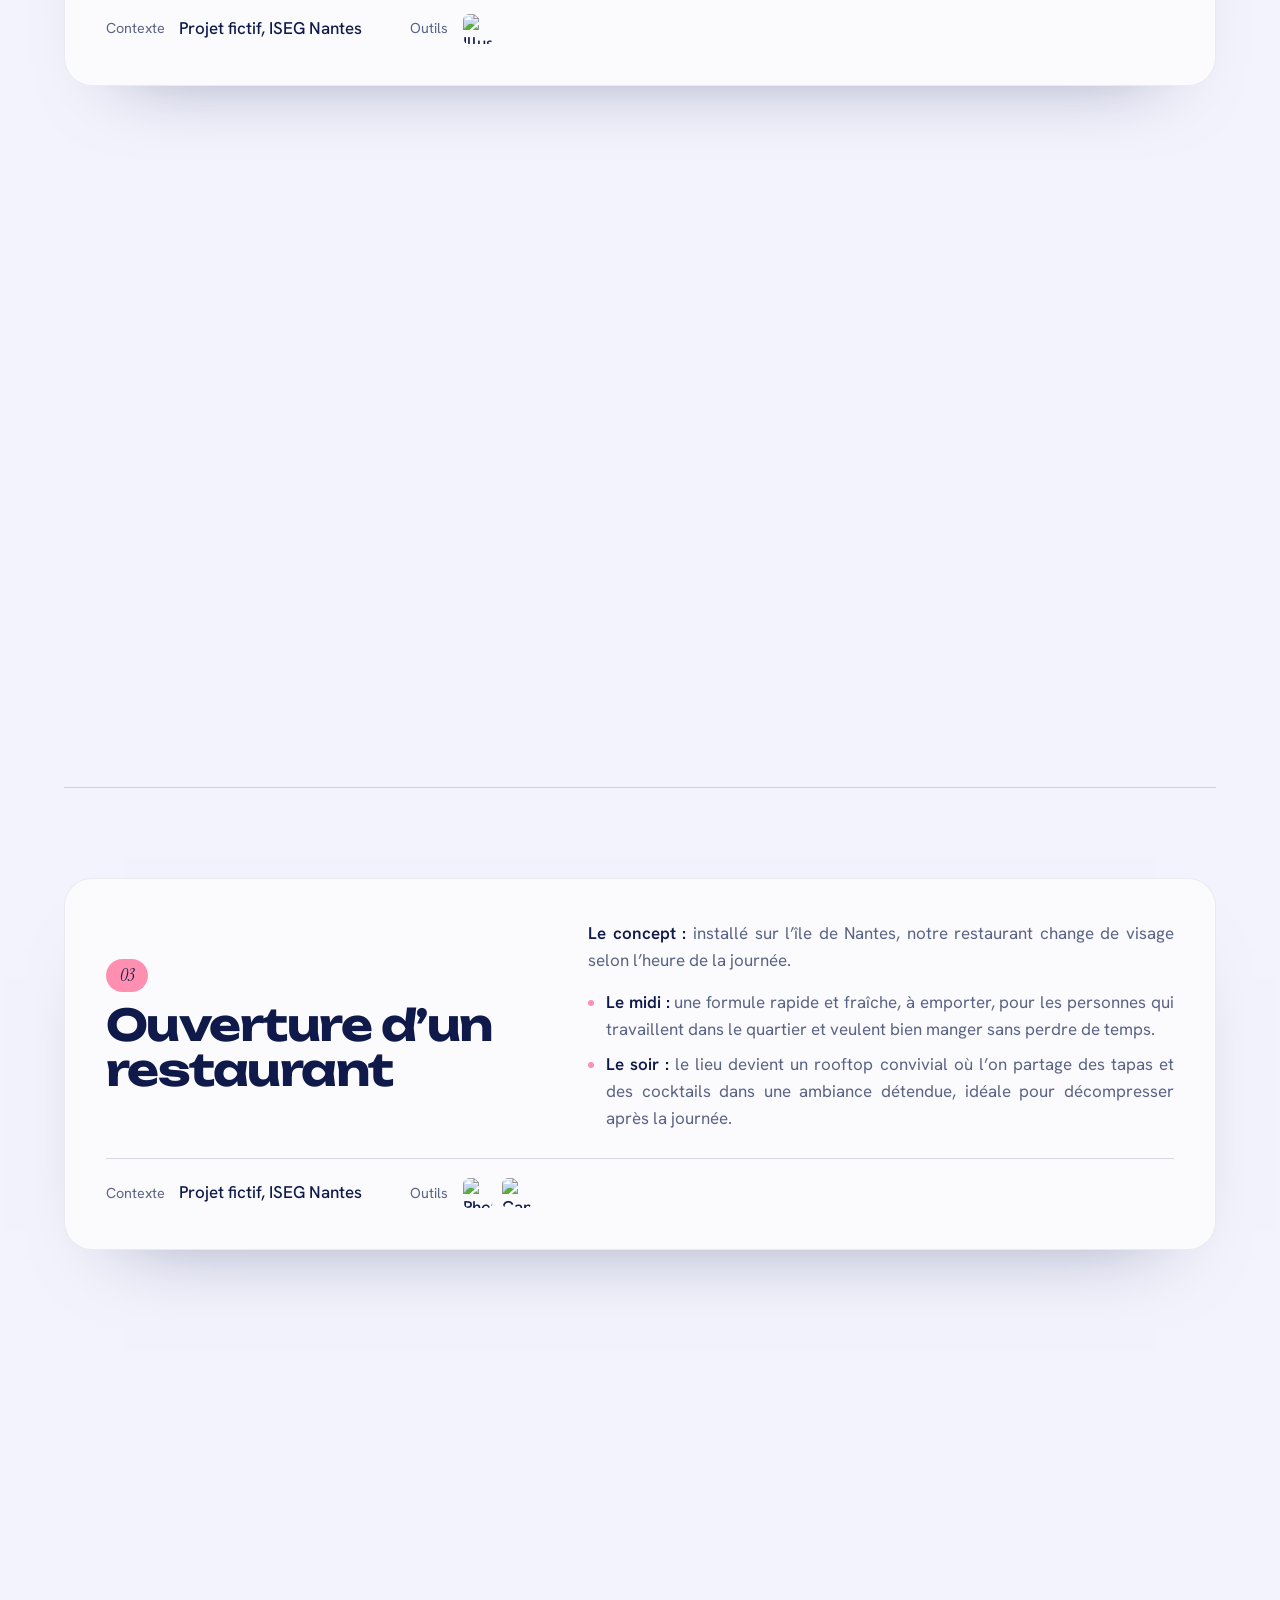
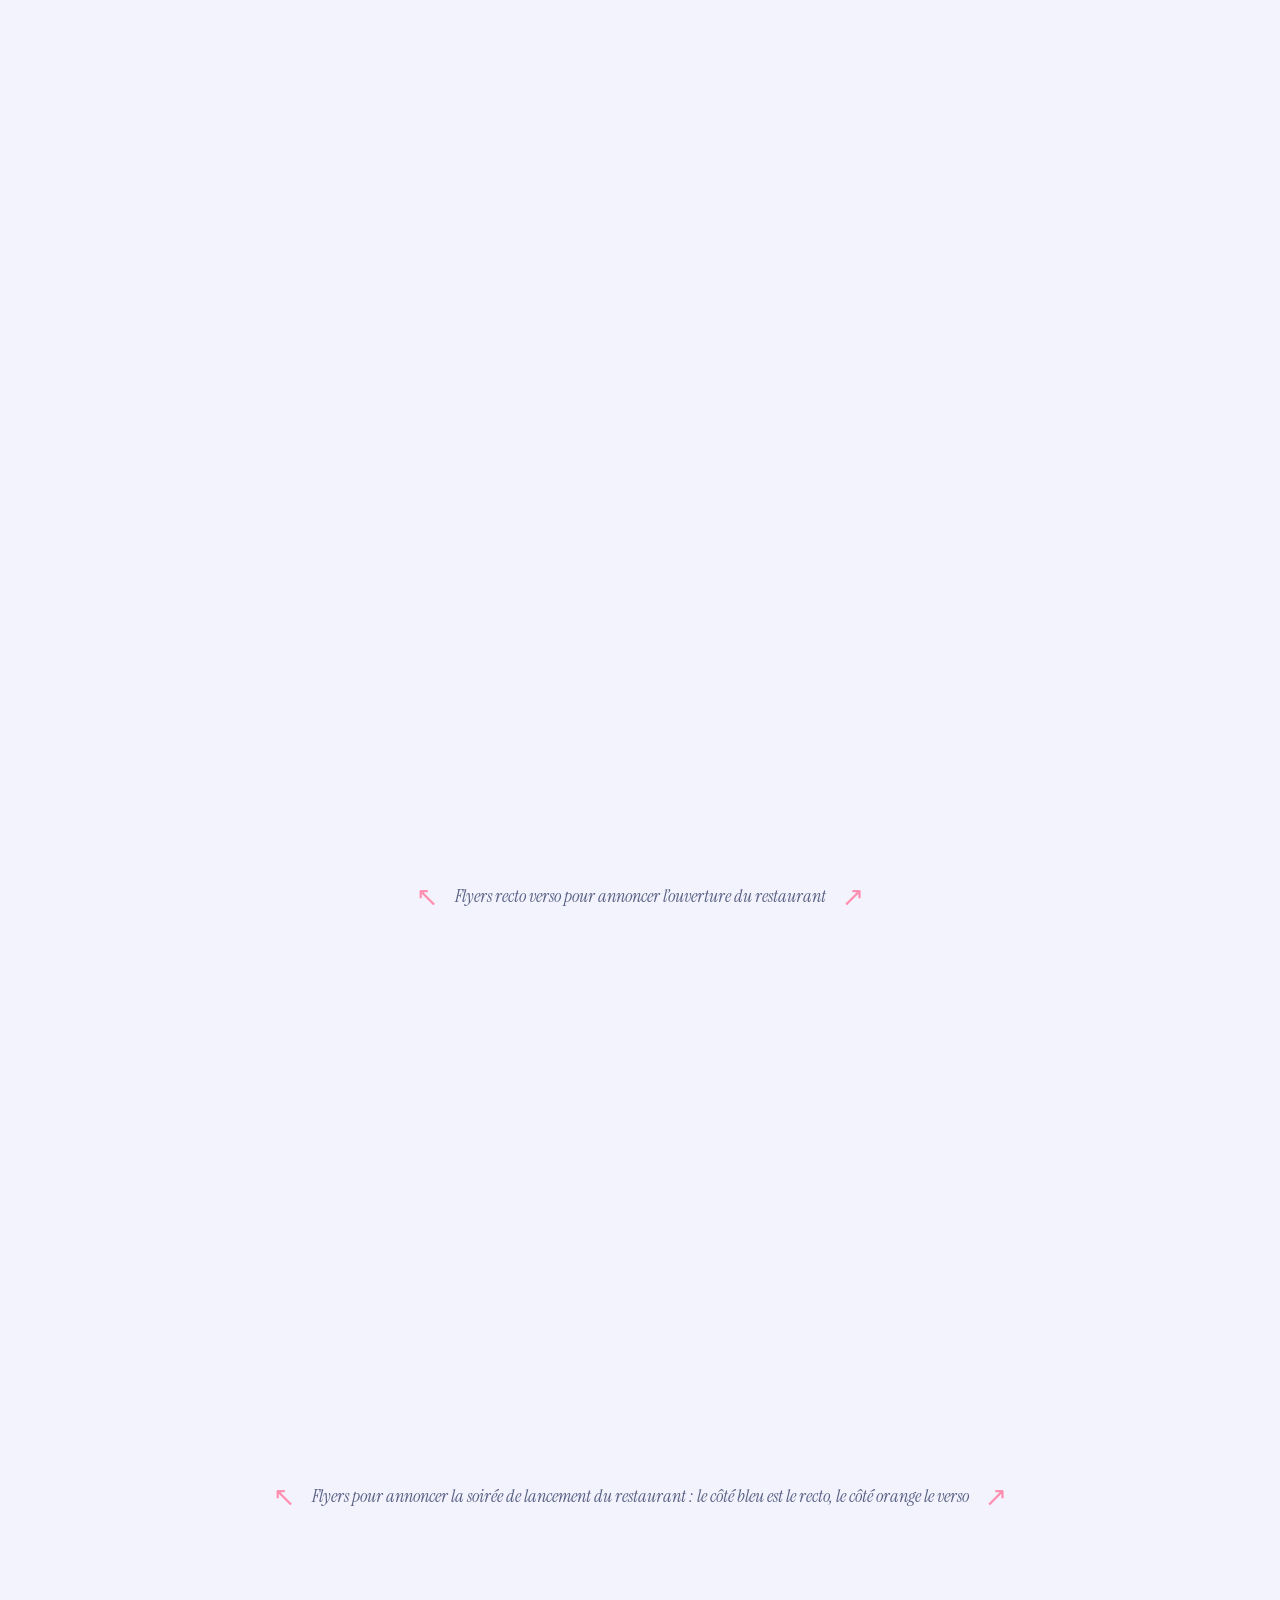
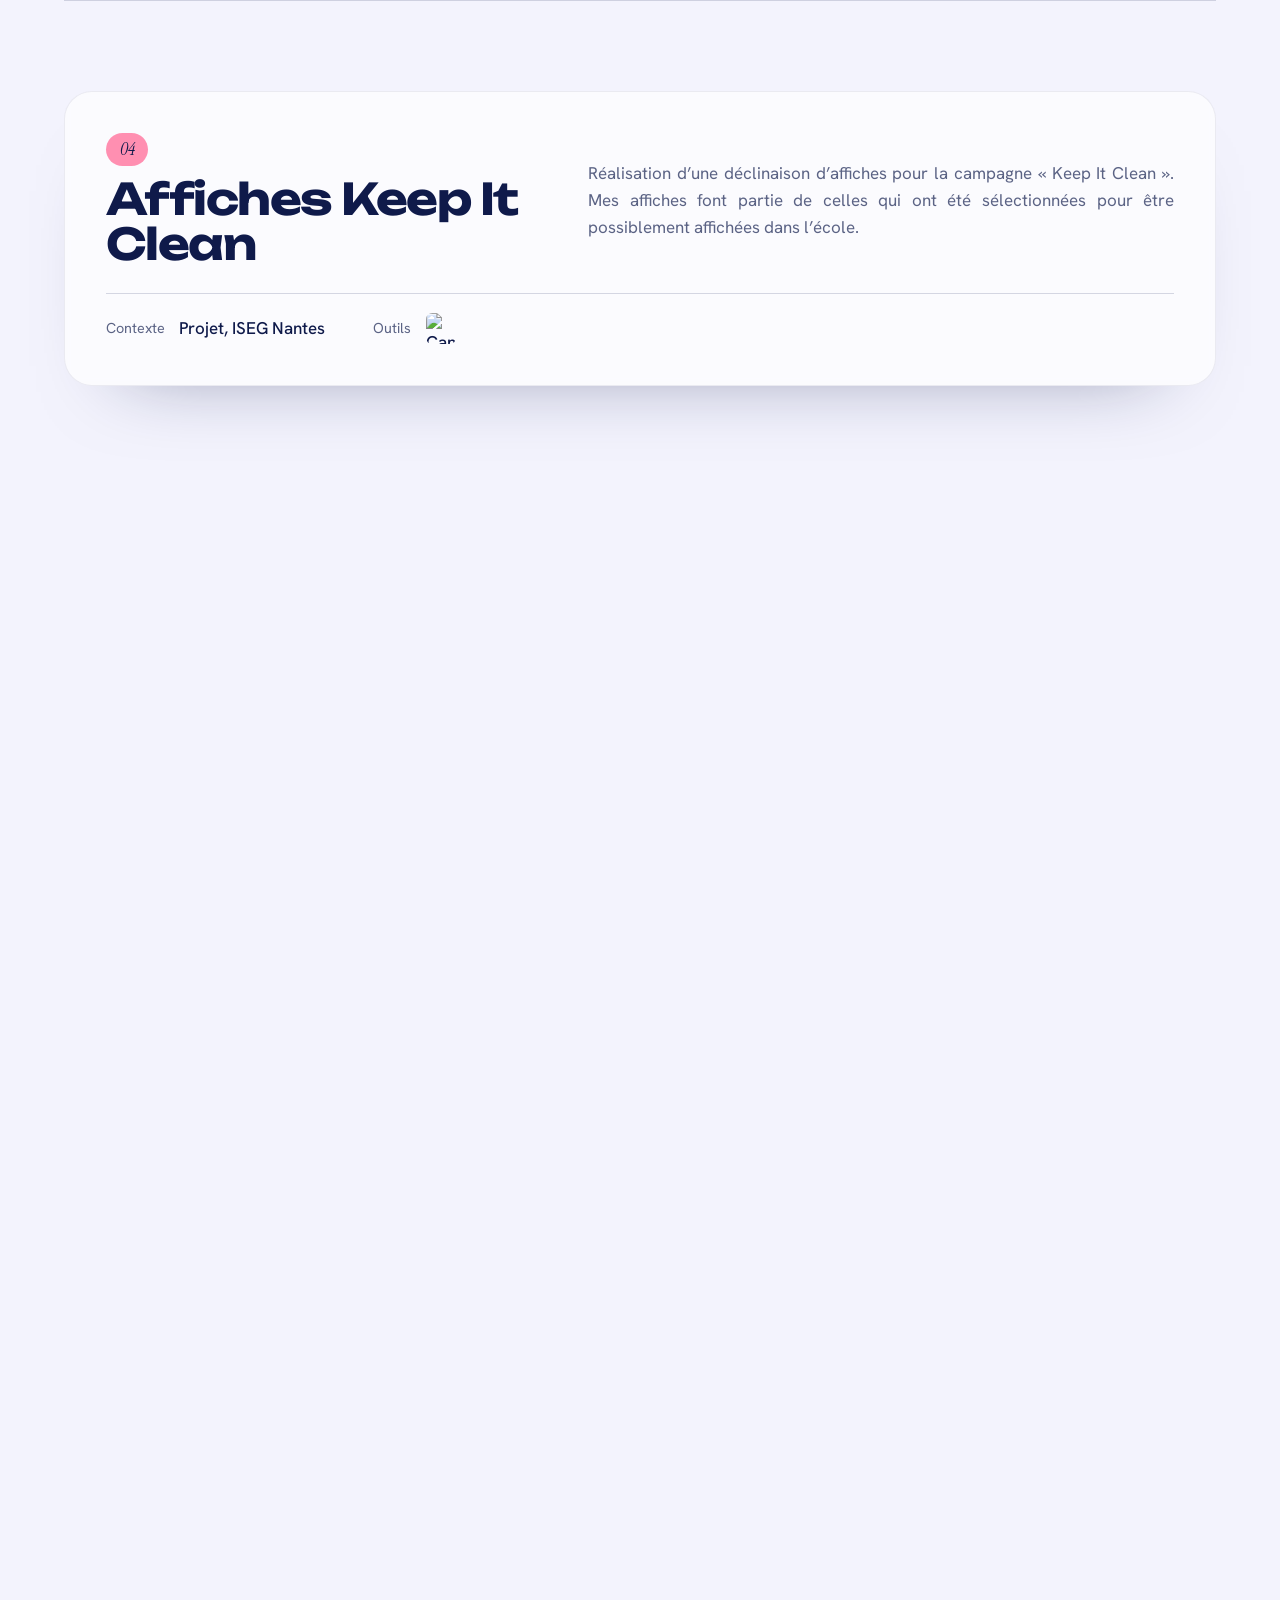
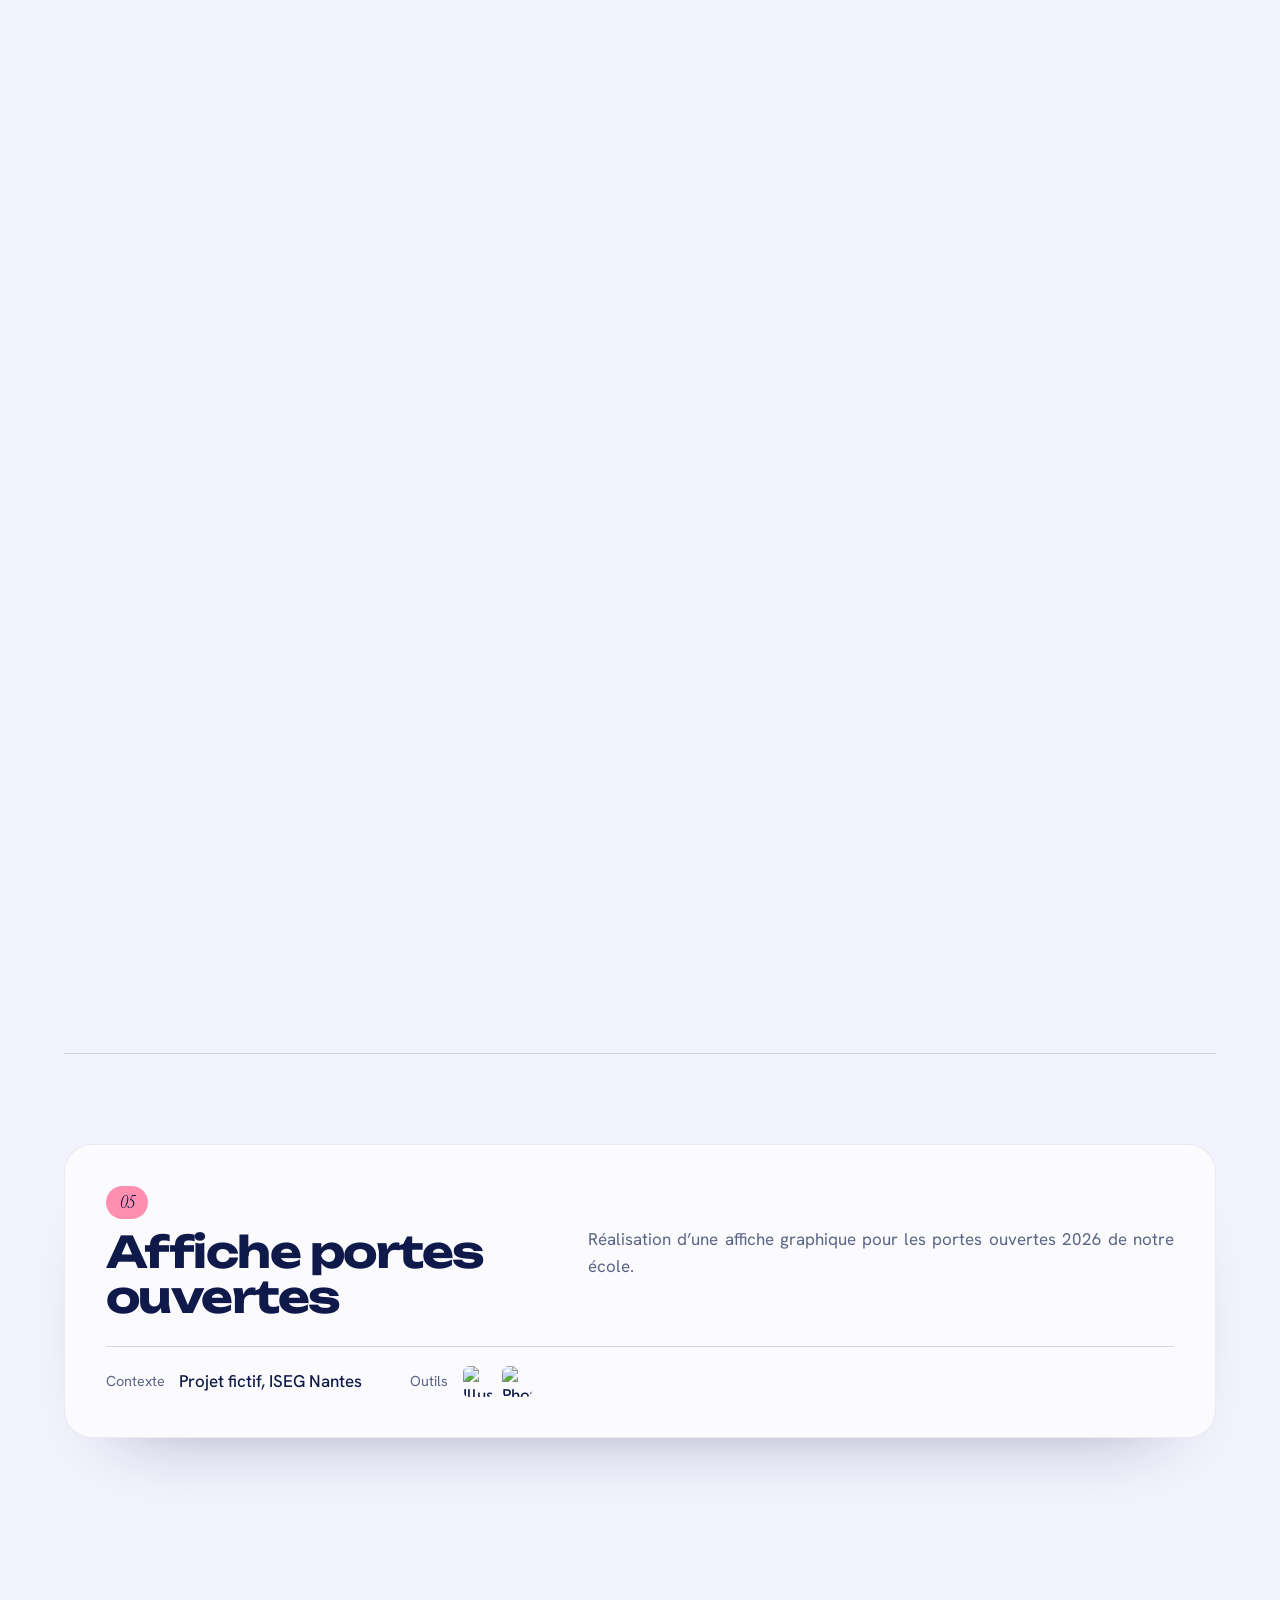
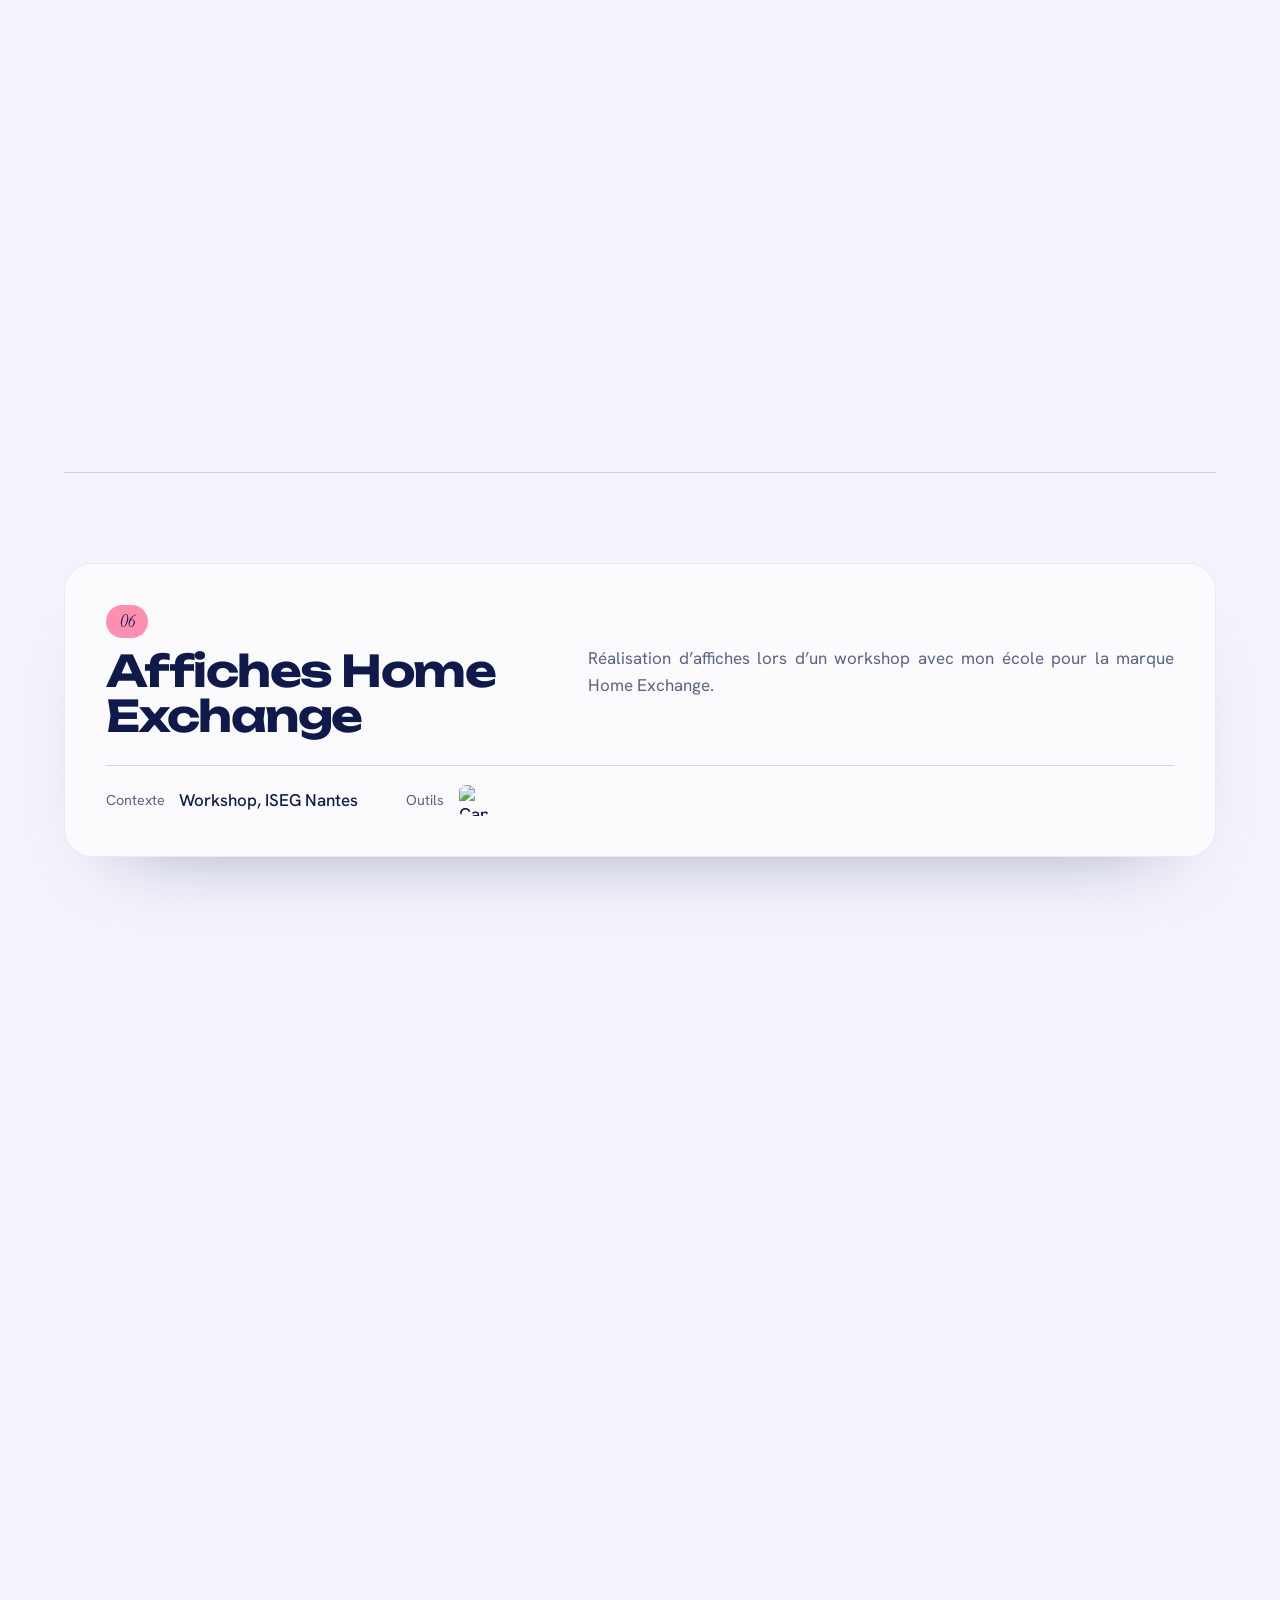
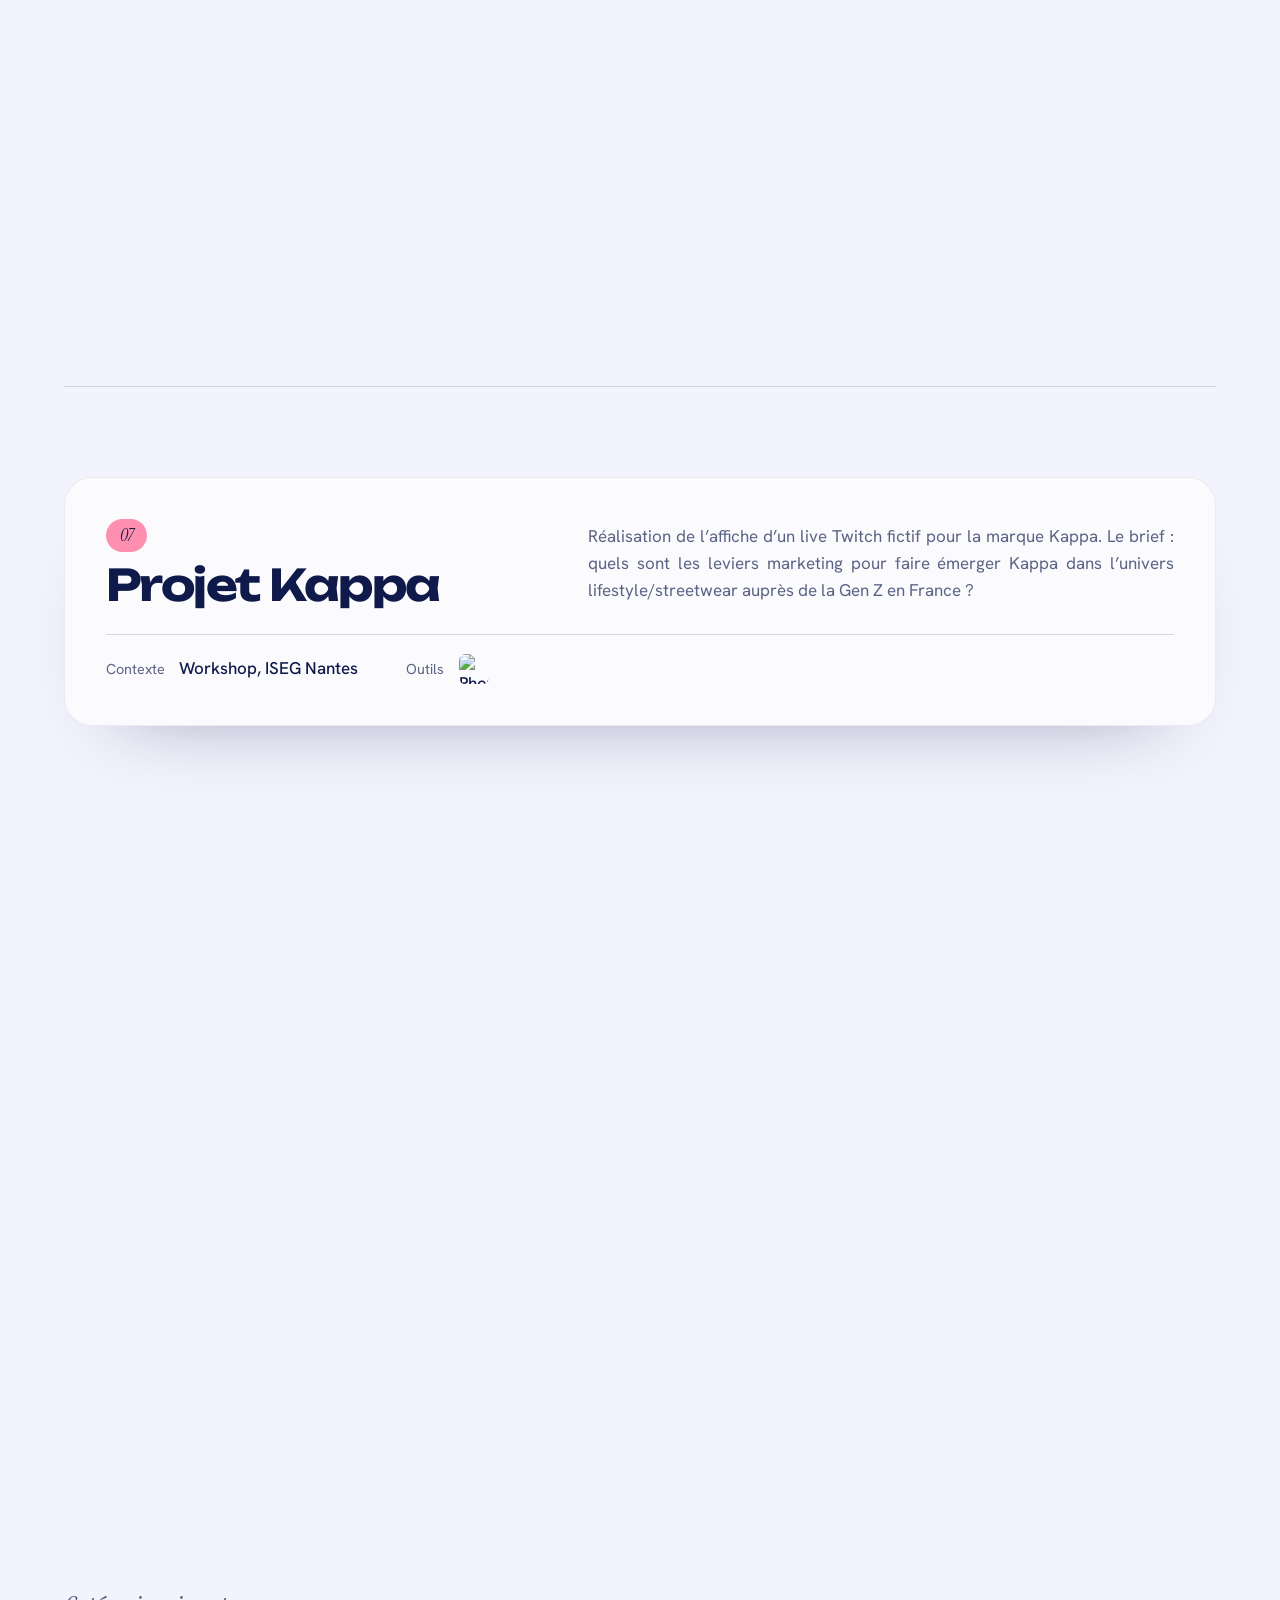
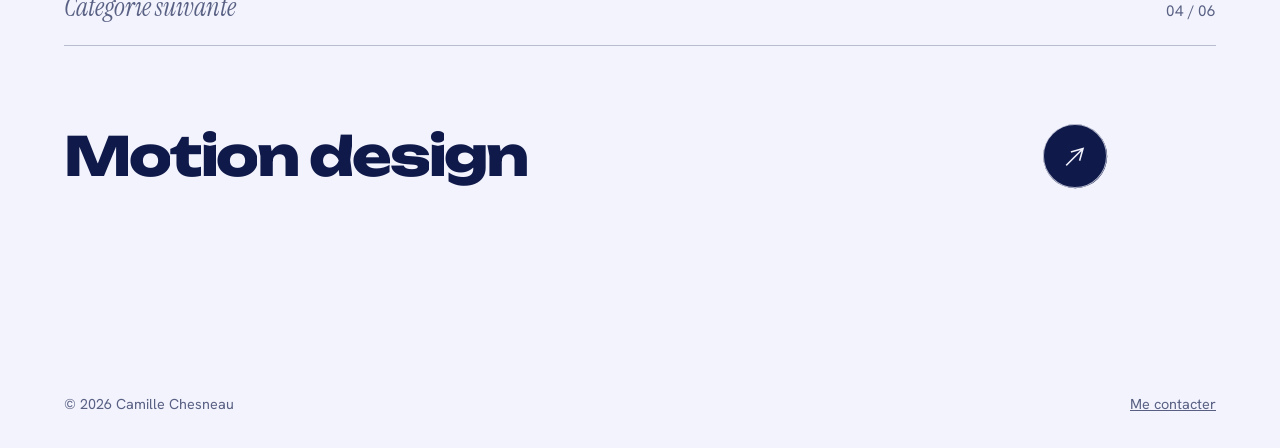
==== commit 787ab8f4: "Montage : les vidéos se lancent avec le son, qui suit la vidéo à l'écran En défilant, le son de la v" ====
--- a/affiches-ecole.html
+++ b/affiches-ecole.html
@@ -10,7 +10,7 @@
 <link rel="preconnect" href="https://fonts.googleapis.com">
 <link rel="preconnect" href="https://fonts.gstatic.com" crossorigin>
 <link href="https://fonts.googleapis.com/css2?family=Unbounded:wght@300..800&family=Instrument+Serif:ital@0;1&family=Hanken+Grotesk:wght@400;500;600&display=swap" rel="stylesheet">
-<link rel="stylesheet" href="assets/css/style.css?v=20261011zt">
+<link rel="stylesheet" href="assets/css/style.css?v=20261014c">
 </head>
 <body data-theme="brume">
 <div class="page-wipe" aria-hidden="true"></div>
@@ -279,6 +279,6 @@
 <script src="https://cdn.jsdelivr.net/npm/lenis@1.3.26/dist/lenis.min.js"></script>
 <script src="https://cdn.jsdelivr.net/npm/gsap@3.15.0/dist/gsap.min.js"></script>
 <script src="https://cdn.jsdelivr.net/npm/gsap@3.15.0/dist/SplitText.min.js"></script>
-<script src="assets/js/main.js?v=20261011zt"></script>
+<script src="assets/js/main.js?v=20261014c"></script>
 </body>
 </html>
--- a/assets/css/style.css
+++ b/assets/css/style.css
@@ -590,6 +590,8 @@
 .pl-ico::before{content:"";position:absolute;inset:0;background:currentColor;clip-path:polygon(0 30%,30% 30%,70% 0,70% 100%,30% 70%,0 70%)}
 .player:not(.sound-on) .pl-ico::after{content:"";position:absolute;left:-2px;right:-4px;top:50%;height:1.5px;background:currentColor;transform:rotate(-40deg)}
 .player.sound-on .pl-sound{background:var(--rose)}
+/* son pas encore autorisé par le navigateur : le bouton pulse doucement en rose */
+.player.sound-blocked .pl-sound{animation:pulse 1.8s ease-out infinite}
 .player video{cursor:pointer}
 /* barre de temps : lecture/pause, minutage, curseur pour avancer ou reculer */
 .pl-bar{flex:1 1 15rem;min-width:0;display:flex;align-items:center;gap:.7rem;height:2.6rem;padding:0 1rem 0 .3rem;border-radius:999px;
